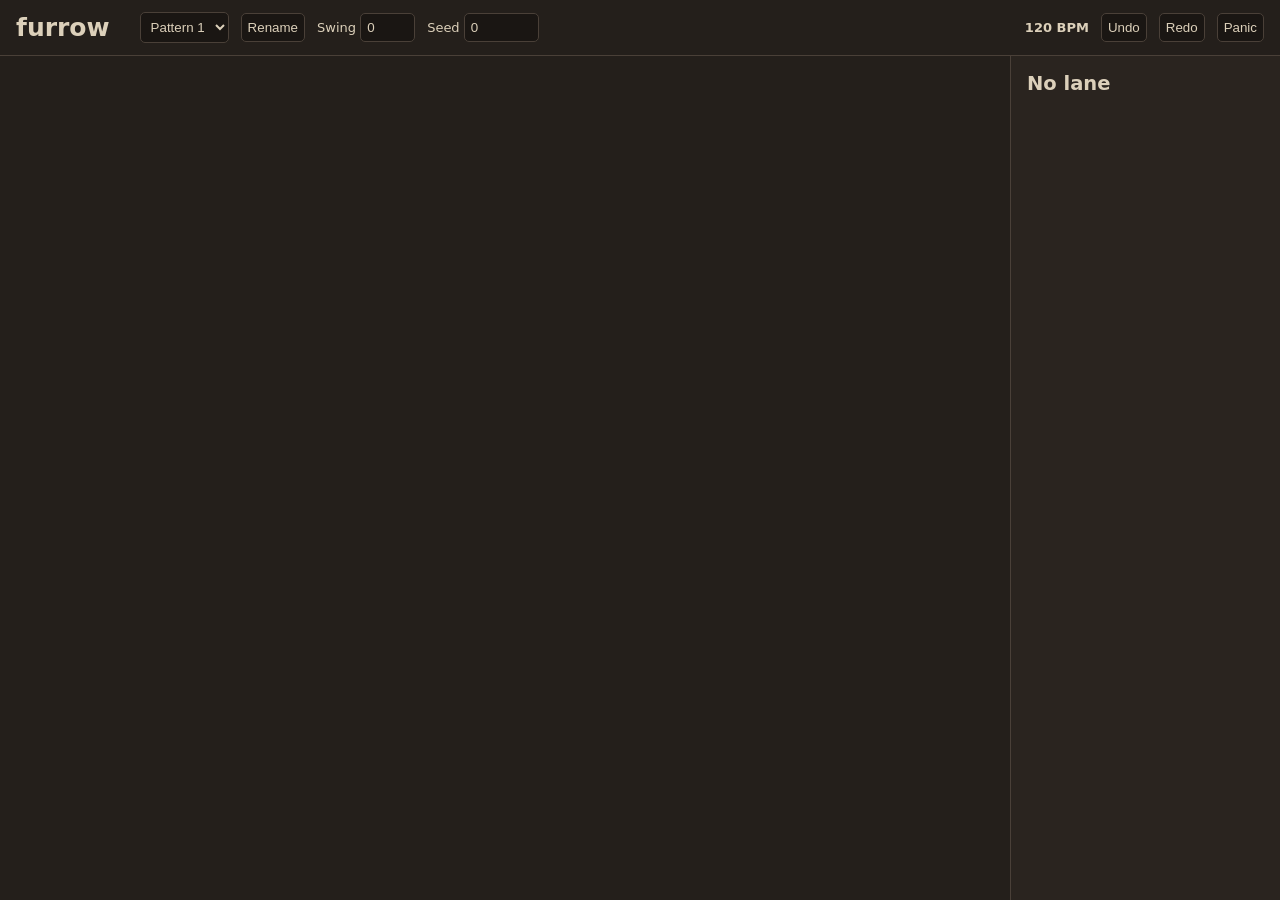
==== plugin/ui/app/index.html @ 5677d735 "feat(plugin): integrate sampler, state, editor bridge and validation Include remaining implementatio" ====
<!doctype html><html><head><meta charset="utf-8"><meta name="viewport" content="width=device-width,initial-scale=1"><title>Furrow</title><style>
:root{color-scheme:dark;--bg:#241f1b;--panel:#2a241f;--ridge:#3b342d;--line:#4a4038;--text:#dcd0ba;--dim:#a0947f}*{box-sizing:border-box}body{margin:0;background:var(--bg);color:var(--text);font:13px system-ui,sans-serif}.app{height:100vh;display:grid;grid-template-rows:auto 1fr}.top{display:flex;align-items:center;gap:12px;padding:12px 16px;border-bottom:1px solid var(--line)}h1{margin:0 18px 0 0;font-size:25px}.top select,.top input,.btn,.field input,.field select{background:#1a1613;color:var(--text);border:1px solid var(--line);border-radius:5px;padding:6px}.btn{cursor:pointer}.spacer{flex:1}.main{display:grid;grid-template-columns:1fr 270px;min-height:0}.rack{overflow:auto;padding:12px}.lane{display:grid;grid-template-columns:190px 1fr;gap:8px;margin-bottom:5px;min-width:900px}.head{display:flex;align-items:center;gap:5px}.head b{width:5px;height:27px;background:var(--c);border-radius:2px}.head button{background:var(--ridge);border:1px solid var(--line);color:var(--text);border-radius:4px;padding:5px}.name{flex:1;text-align:left}.steps{display:grid;grid-template-columns:repeat(64, minmax(16px,1fr));gap:2px;background:#1a1613;padding:4px;border-radius:6px}.step{height:31px;border:0;border-radius:3px;background:var(--ridge);position:relative;padding:0}.step.on{background:var(--c)}.step.now{outline:2px solid #f4e9d2}.step span{position:absolute;bottom:0;left:0;right:0;background:#f4e9d2;opacity:.4}.side{background:var(--panel);border-left:1px solid var(--line);padding:16px;overflow:auto}.side h2{margin-top:0}.field{display:flex;flex-direction:column;gap:5px;margin:12px 0}.grid{display:grid;grid-template-columns:1fr 1fr;gap:8px}.muted{color:var(--dim)}#error{color:#e8a091}.toolbar{display:flex;flex-wrap:wrap;gap:5px;margin:10px 0}.toolbar .btn{font-size:12px}</style></head><body><div class="app"><header class="top"><h1>furrow</h1><select id="pattern"></select><button class="btn" id="renamePattern">Rename</button><label>Swing <input id="swing" type="number" min="0" max="100" value="0" style="width:55px"></label><label>Seed <input id="seed" type="number" style="width:75px"></label><span class="spacer"></span><b id="bpm">120 BPM</b><button class="btn" id="undo">Undo</button><button class="btn" id="redo">Redo</button><button class="btn" id="panic">Panic</button></header><main class="main"><section class="rack" id="rack"></section><aside class="side" id="inspector"><h2>No lane</h2></aside></main></div><script>
'use strict';let state={lanes:[],patterns:['Pattern 1'],pattern:0};let selected=0;const S=Array.from({length:17},(_,i)=>i);function emit(x){if(window.__JUCE__?.backend?.emitEvent)window.__JUCE__.backend.emitEvent('edit',x)}function cmd(action,x={}){emit({action,...x})}function esc(x){return String(x??'').replace(/[&<>\"']/g,m=>({'&':'&amp;','<':'&lt;','>':'&gt;','\"':'&quot;',"'":'&#39;'}[m]))}function render(){pattern.innerHTML=(state.patterns||[]).map((x,i)=>`<option value="${i}" ${i===state.pattern?'selected':''}>${esc(x)}</option>`).join('');bpm.textContent=`${state.bpm||120} BPM`;swing.value=state.globalSwing||0;seed.value=state.seed||0;rack.innerHTML=(state.lanes||[]).map(l=>{let steps=l.steps||[];return `<div class="lane" style="--c:${esc(l.color||'#e2b24a')}"><div class="head"><b></b><button class="name" data-lane="${l.slot}">${esc(l.name)}</button><button data-action="mute" data-lane="${l.slot}">M</button><button data-action="solo" data-lane="${l.slot}">S</button></div><div class="steps">${Array.from({length:512},(_,i)=>{let q=steps[i]||[];return `<button class="step ${q[0]?'on':''} ${i%4===0?'group':''}" data-lane="${l.slot}" data-step="${i}"><span style="height:${Math.max(5,(q[1]||0)/127*100)}%"></span></button>`}).join('')}</div></div>`}).join('');renderInspector()}function renderInspector(){let l=state.lanes?.find(x=>x.slot===selected);inspector.innerHTML=l?`<h2 style="color:${l.color}">${esc(l.name)}</h2><div class="toolbar"><button class="btn" data-action="fill">Fill</button><button class="btn" data-action="rotate">Rotate</button><button class="btn" data-action="invert">Invert</button><button class="btn" data-action="clearLane">Clear</button><button class="btn" data-action="clonePattern">Clone</button></div><div class="grid">${[['length','Length'],['note','Note'],['volume','Volume'],['pan','Pan'],['swing','Swing'],['channel','Channel'],['output','Output'],['start','Start'],['end','End'],['tune','Tune'],['attack','Attack'],['decay','Decay'],['release','Release'],['choke','Choke']].map(([k,n])=>`<label class="field">${n}<input data-field="${k}" type="number" value="${l[k]??0}"></label>`).join('')}</div><label class="field">Target<select data-field="target"><option ${l.target==='sample'?'selected':''}>sample</option><option ${l.target==='midi'?'selected':''}>midi</option></select></label><button class="btn" id="sample">Choose sample</button><p class="muted">${esc(l.samplePath||'No sample loaded')}</p>`:'<h2>No lane</h2>'}function updateField(e){let k=e.target.dataset.field;if(k){let v=e.target.value;cmd(k==='length'?'setLength':'setLane',{lane:selected,field:k,value:k==='target'?v:Number(v)});return}let b=e.target.closest('[data-action]');if(b){let a=b.dataset.action;cmd(a==='fill'?'fill':a==='rotate'?'rotate':a,{lane:selected,value:a==='fill'?2:1})}}rack.addEventListener('click',e=>{let c=e.target.closest('.step');if(c){selected=Number(c.dataset.lane);cmd('setStep',{lane:selected,step:Number(c.dataset.step),field:0,value:1});render()}let n=e.target.closest('.name');if(n){selected=Number(n.dataset.lane);render()}});inspector.addEventListener('change',updateField);inspector.addEventListener('click',updateField);pattern.onchange=()=>cmd('pattern',{value:Number(pattern.value)});swing.onchange=()=>cmd('setSetup',{field:'globalSwing',value:Number(swing.value)});seed.onchange=()=>cmd('setSetup',{field:'seed',value:Number(seed.value)});undo.onclick=()=>cmd('undo');redo.onclick=()=>cmd('redo');panic.onclick=()=>cmd('panic');renamePattern.onclick=()=>cmd('renamePattern',{name:prompt('Pattern name')||''});window.__JUCE__?.backend?.addEventListener('state',s=>{state=typeof s==='string'?JSON.parse(s):s;render()});render();</script></body></html>
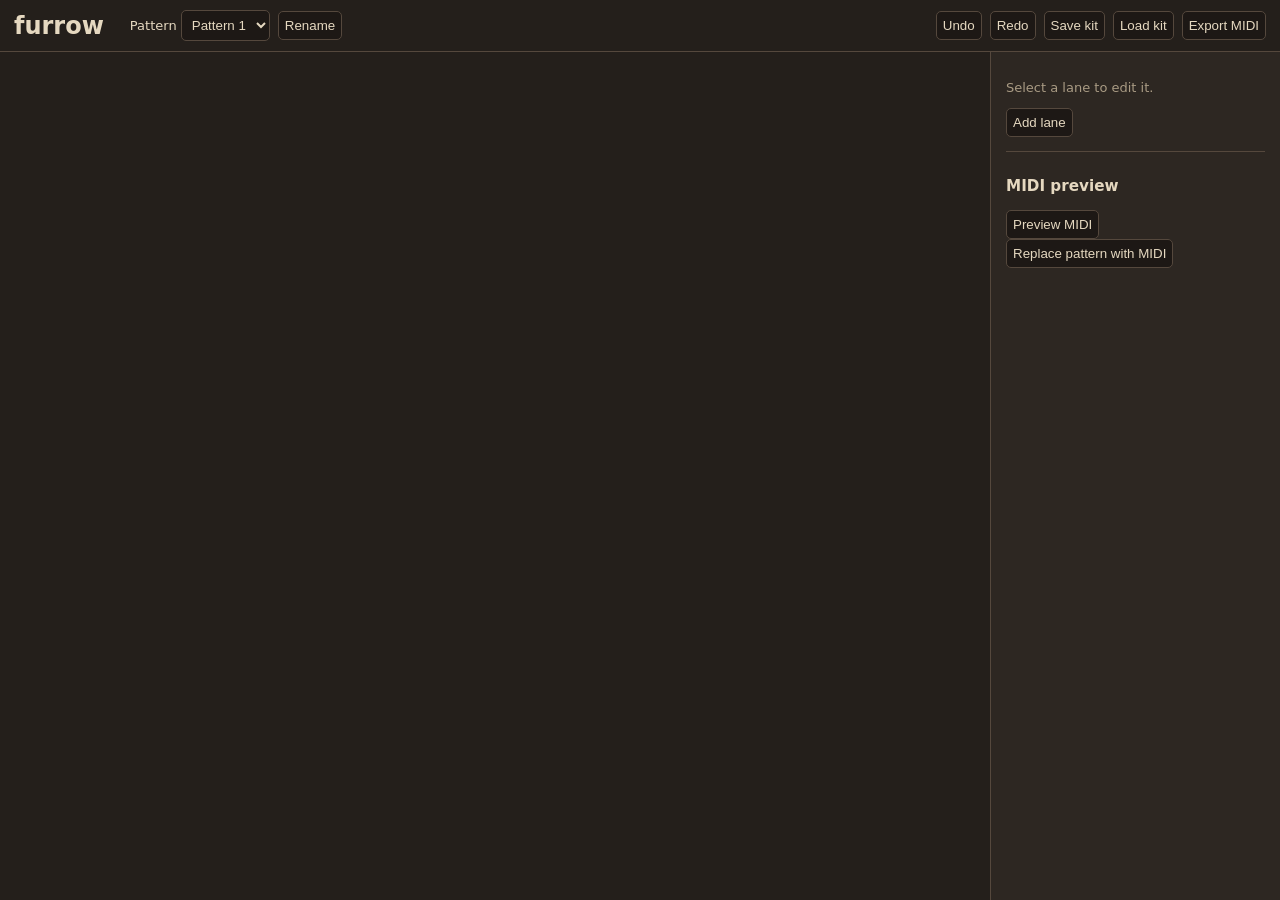
==== commit 2f396271: "feat(plugin): complete editor bridge workflows" ====
--- a/plugin/ui/app/index.html
+++ b/plugin/ui/app/index.html
@@ -1,3 +1,57 @@
-<!doctype html><html><head><meta charset="utf-8"><meta name="viewport" content="width=device-width,initial-scale=1"><title>Furrow</title><style>
-:root{color-scheme:dark;--bg:#241f1b;--panel:#2a241f;--ridge:#3b342d;--line:#4a4038;--text:#dcd0ba;--dim:#a0947f}*{box-sizing:border-box}body{margin:0;background:var(--bg);color:var(--text);font:13px system-ui,sans-serif}.app{height:100vh;display:grid;grid-template-rows:auto 1fr}.top{display:flex;align-items:center;gap:12px;padding:12px 16px;border-bottom:1px solid var(--line)}h1{margin:0 18px 0 0;font-size:25px}.top select,.top input,.btn,.field input,.field select{background:#1a1613;color:var(--text);border:1px solid var(--line);border-radius:5px;padding:6px}.btn{cursor:pointer}.spacer{flex:1}.main{display:grid;grid-template-columns:1fr 270px;min-height:0}.rack{overflow:auto;padding:12px}.lane{display:grid;grid-template-columns:190px 1fr;gap:8px;margin-bottom:5px;min-width:900px}.head{display:flex;align-items:center;gap:5px}.head b{width:5px;height:27px;background:var(--c);border-radius:2px}.head button{background:var(--ridge);border:1px solid var(--line);color:var(--text);border-radius:4px;padding:5px}.name{flex:1;text-align:left}.steps{display:grid;grid-template-columns:repeat(64, minmax(16px,1fr));gap:2px;background:#1a1613;padding:4px;border-radius:6px}.step{height:31px;border:0;border-radius:3px;background:var(--ridge);position:relative;padding:0}.step.on{background:var(--c)}.step.now{outline:2px solid #f4e9d2}.step span{position:absolute;bottom:0;left:0;right:0;background:#f4e9d2;opacity:.4}.side{background:var(--panel);border-left:1px solid var(--line);padding:16px;overflow:auto}.side h2{margin-top:0}.field{display:flex;flex-direction:column;gap:5px;margin:12px 0}.grid{display:grid;grid-template-columns:1fr 1fr;gap:8px}.muted{color:var(--dim)}#error{color:#e8a091}.toolbar{display:flex;flex-wrap:wrap;gap:5px;margin:10px 0}.toolbar .btn{font-size:12px}</style></head><body><div class="app"><header class="top"><h1>furrow</h1><select id="pattern"></select><button class="btn" id="renamePattern">Rename</button><label>Swing <input id="swing" type="number" min="0" max="100" value="0" style="width:55px"></label><label>Seed <input id="seed" type="number" style="width:75px"></label><span class="spacer"></span><b id="bpm">120 BPM</b><button class="btn" id="undo">Undo</button><button class="btn" id="redo">Redo</button><button class="btn" id="panic">Panic</button></header><main class="main"><section class="rack" id="rack"></section><aside class="side" id="inspector"><h2>No lane</h2></aside></main></div><script>
-'use strict';let state={lanes:[],patterns:['Pattern 1'],pattern:0};let selected=0;const S=Array.from({length:17},(_,i)=>i);function emit(x){if(window.__JUCE__?.backend?.emitEvent)window.__JUCE__.backend.emitEvent('edit',x)}function cmd(action,x={}){emit({action,...x})}function esc(x){return String(x??'').replace(/[&<>\"']/g,m=>({'&':'&amp;','<':'&lt;','>':'&gt;','\"':'&quot;',"'":'&#39;'}[m]))}function render(){pattern.innerHTML=(state.patterns||[]).map((x,i)=>`<option value="${i}" ${i===state.pattern?'selected':''}>${esc(x)}</option>`).join('');bpm.textContent=`${state.bpm||120} BPM`;swing.value=state.globalSwing||0;seed.value=state.seed||0;rack.innerHTML=(state.lanes||[]).map(l=>{let steps=l.steps||[];return `<div class="lane" style="--c:${esc(l.color||'#e2b24a')}"><div class="head"><b></b><button class="name" data-lane="${l.slot}">${esc(l.name)}</button><button data-action="mute" data-lane="${l.slot}">M</button><button data-action="solo" data-lane="${l.slot}">S</button></div><div class="steps">${Array.from({length:512},(_,i)=>{let q=steps[i]||[];return `<button class="step ${q[0]?'on':''} ${i%4===0?'group':''}" data-lane="${l.slot}" data-step="${i}"><span style="height:${Math.max(5,(q[1]||0)/127*100)}%"></span></button>`}).join('')}</div></div>`}).join('');renderInspector()}function renderInspector(){let l=state.lanes?.find(x=>x.slot===selected);inspector.innerHTML=l?`<h2 style="color:${l.color}">${esc(l.name)}</h2><div class="toolbar"><button class="btn" data-action="fill">Fill</button><button class="btn" data-action="rotate">Rotate</button><button class="btn" data-action="invert">Invert</button><button class="btn" data-action="clearLane">Clear</button><button class="btn" data-action="clonePattern">Clone</button></div><div class="grid">${[['length','Length'],['note','Note'],['volume','Volume'],['pan','Pan'],['swing','Swing'],['channel','Channel'],['output','Output'],['start','Start'],['end','End'],['tune','Tune'],['attack','Attack'],['decay','Decay'],['release','Release'],['choke','Choke']].map(([k,n])=>`<label class="field">${n}<input data-field="${k}" type="number" value="${l[k]??0}"></label>`).join('')}</div><label class="field">Target<select data-field="target"><option ${l.target==='sample'?'selected':''}>sample</option><option ${l.target==='midi'?'selected':''}>midi</option></select></label><button class="btn" id="sample">Choose sample</button><p class="muted">${esc(l.samplePath||'No sample loaded')}</p>`:'<h2>No lane</h2>'}function updateField(e){let k=e.target.dataset.field;if(k){let v=e.target.value;cmd(k==='length'?'setLength':'setLane',{lane:selected,field:k,value:k==='target'?v:Number(v)});return}let b=e.target.closest('[data-action]');if(b){let a=b.dataset.action;cmd(a==='fill'?'fill':a==='rotate'?'rotate':a,{lane:selected,value:a==='fill'?2:1})}}rack.addEventListener('click',e=>{let c=e.target.closest('.step');if(c){selected=Number(c.dataset.lane);cmd('setStep',{lane:selected,step:Number(c.dataset.step),field:0,value:1});render()}let n=e.target.closest('.name');if(n){selected=Number(n.dataset.lane);render()}});inspector.addEventListener('change',updateField);inspector.addEventListener('click',updateField);pattern.onchange=()=>cmd('pattern',{value:Number(pattern.value)});swing.onchange=()=>cmd('setSetup',{field:'globalSwing',value:Number(swing.value)});seed.onchange=()=>cmd('setSetup',{field:'seed',value:Number(seed.value)});undo.onclick=()=>cmd('undo');redo.onclick=()=>cmd('redo');panic.onclick=()=>cmd('panic');renamePattern.onclick=()=>cmd('renamePattern',{name:prompt('Pattern name')||''});window.__JUCE__?.backend?.addEventListener('state',s=>{state=typeof s==='string'?JSON.parse(s):s;render()});render();</script></body></html>
+<!doctype html>
+<html lang="en"><head><meta charset="utf-8"><meta name="viewport" content="width=device-width,initial-scale=1"><title>Furrow</title><style>
+:root{color-scheme:dark;--bg:#241f1b;--panel:#2d2722;--ridge:#40372f;--line:#55483d;--text:#e5d8c0;--dim:#a99b84;--accent:#d9a84e;--danger:#e99a8c}*{box-sizing:border-box}body{margin:0;background:var(--bg);color:var(--text);font:13px system-ui,sans-serif}.app{height:100vh;display:grid;grid-template-rows:auto 1fr}.top{display:flex;gap:8px;align-items:center;padding:10px 14px;border-bottom:1px solid var(--line);flex-wrap:wrap}h1{margin:0 18px 0 0;font-size:24px}.btn,select,input{background:#1d1815;color:var(--text);border:1px solid var(--line);border-radius:5px;padding:6px}.btn{cursor:pointer}.btn:hover,.step:hover{border-color:var(--accent)}.spacer{flex:1}.main{display:grid;grid-template-columns:minmax(0,1fr) 290px;min-height:0}.rack{overflow:auto;padding:12px}.lane{display:grid;grid-template-columns:190px minmax(600px,1fr);gap:8px;margin-bottom:7px}.head{display:flex;align-items:center;gap:5px}.head b{width:5px;height:30px;background:var(--c);border-radius:2px}.head button{background:var(--ridge);border:1px solid var(--line);color:var(--text);border-radius:4px;padding:5px}.name{flex:1;text-align:left;overflow:hidden;text-overflow:ellipsis}.steps{display:grid;grid-template-columns:repeat(var(--cols),minmax(16px,1fr));gap:2px;background:#1b1714;padding:4px;border-radius:6px}.step{height:31px;border:1px solid transparent;border-radius:3px;background:var(--ridge);position:relative;padding:0}.step.on{background:var(--c)}.step:focus-visible{outline:2px solid #f4e9d2}.step span{position:absolute;bottom:0;left:0;right:0;background:#f4e9d2;opacity:.45}.side{background:var(--panel);border-left:1px solid var(--line);padding:15px;overflow:auto}.side h2{margin:0 0 12px}.field{display:flex;flex-direction:column;gap:5px;margin:10px 0}.grid{display:grid;grid-template-columns:1fr 1fr;gap:8px}.toolbar{display:flex;flex-wrap:wrap;gap:5px;margin:9px 0}.muted{color:var(--dim)}#error{color:var(--danger);min-height:18px}.section{border-top:1px solid var(--line);margin-top:14px;padding-top:10px}.swatch{width:100%;height:30px;padding:2px}.kit{display:flex;gap:5px;flex-wrap:wrap}
+</style></head><body><div class="app"><header class="top"><h1>furrow</h1><label>Pattern <select id="pattern"></select></label><button class="btn" id="renamePattern">Rename</button><span class="spacer"></span><button class="btn" data-action="undo">Undo</button><button class="btn" data-action="redo">Redo</button><button class="btn" data-action="kitSave">Save kit</button><button class="btn" data-action="kitLoad">Load kit</button><button class="btn" data-action="midiExport">Export MIDI</button></header><main class="main"><section id="rack" class="rack" aria-label="Pattern lanes"></section><aside id="inspector" class="side" aria-label="Inspector"></aside></main></div><script>
+'use strict';
+const $=id=>document.getElementById(id);let state={lanes:[],patterns:['Pattern 1'],pattern:0};let selected=0;
+function emit(action,data={}){const msg={action,...data};if(window.__JUCE__?.backend?.emitEvent)window.__JUCE__.backend.emitEvent('edit',msg)}
+function esc(v){return String(v??'').replace(/[&<>"']/g,c=>({'&':'&amp;','<':'&lt;','>':'&gt;','"':'&quot;',"'":'&#39;'}[c]))}
+function render(){const names=state.patterns||['Pattern 1'];$('pattern').innerHTML=names.map((n,i)=>`<option value="${i}" ${i===state.pattern?'selected':''}>${esc(n)}</option>`).join('');const lanes=state.lanes||[];$('rack').innerHTML=lanes.map(l=>{const steps=l.steps||[],length=Math.max(1,Math.min(512,Number(l.length)||steps.length||16)),cols=Math.min(64,length);return `<div class="lane" style="--c:${esc(l.color||'#d9a84e')}"><div class="head"><b aria-hidden="true"></b><button class="name" data-lane="${l.slot}" aria-label="Select ${esc(l.name)}">${esc(l.name||'Lane')}</button><button class="btn" data-action="mute" data-lane="${l.slot}" aria-label="Mute ${esc(l.name)}">M</button><button class="btn" data-action="solo" data-lane="${l.slot}" aria-label="Solo ${esc(l.name)}">S</button></div><div class="steps" style="--cols:${cols}">${Array.from({length},(_,i)=>{const q=steps[i]||[];return `<button class="step ${q[0]?'on':''}" data-lane="${l.slot}" data-step="${i}" aria-label="${esc(l.name)} step ${i+1}" aria-pressed="${!!q[0]}"><span style="height:${Math.max(5,(q[1]||0)/127*100)}%"></span></button>`}).join('')}</div></div>`}).join('');renderInspector()}
+const laneFields={note:4,mute:5,solo:6,volume:7,pan:8,swing:10};
+function currentLane(){return (state.lanes||[]).find(l=>l.slot===selected)}
+function editing(){return ['INPUT','SELECT'].includes(document.activeElement?.tagName)}
+function renderInspector(){
+  if(editing()&&$('inspector').contains(document.activeElement))return;
+  const l=currentLane(),preview=state.midiPreview;
+  const midi=`<div class="section"><h3>MIDI preview</h3><button class="btn" data-action="midiPreview">Preview MIDI</button><button class="btn" data-action="midiImport" ${preview?.accepted?'':'disabled'}>Replace pattern with MIDI</button>${preview?`<p>${preview.lanes} lanes, ${preview.lengthSteps} steps</p>${(preview.diagnostics||[]).map(d=>`<p>${esc(d.message)}</p>`).join('')}`:''}</div>`;
+  const status=`${midi}<p id="error" role="alert">${esc(state.error||'')}</p>`;
+  if(!l){$('inspector').innerHTML=`<p class="muted">Select a lane to edit it.</p><button class="btn" data-action="addLane">Add lane</button>${status}`;return}
+  const fields=[['length','Length'],['note','Note'],['volume','Volume'],['pan','Pan'],['swing','Swing'],['channel','Channel'],['output','Output'],['start','Start'],['end','End'],['tune','Tune'],['attack','Attack'],['decay','Decay'],['release','Release'],['choke','Choke']];
+  $('inspector').innerHTML=`<h2 style="color:${esc(l.color)}">${esc(l.name)}</h2><div class="toolbar"><button class="btn" data-action="audition">Audition</button><button class="btn" data-action="clearLane">Clear steps</button><button class="btn" data-action="addLane">Add lane</button><button class="btn" data-action="panic">Panic</button></div><label class="field">Target<select data-field="target" data-lane="${l.slot}"><option value="midi" ${l.target==='midi'?'selected':''}>MIDI</option><option value="sample" ${l.target==='sample'?'selected':''}>Sample</option></select></label><div class="grid">${fields.map(([k,label])=>`<label class="field">${label}<input data-field="${k}" data-lane="${l.slot}" type="number" step="${['start','end','attack','decay','release'].includes(k)?'any':'1'}" value="${esc(l[k]??0)}"></label>`).join('')}</div><div class="section"><label class="field">Name<input data-field="name" data-lane="${l.slot}" value="${esc(l.name)}"></label><label class="field">Color<input class="swatch" data-field="color" data-lane="${l.slot}" type="color" value="${esc(l.color)}"></label><button class="btn" data-action="chooseSample">Choose sample</button><button class="btn" data-action="retrySample" ${l.samplePath?'':'disabled'}>Retry sample</button><p>${esc(l.samplePath)}</p><p role="status">${esc(l.sampleError)}</p></div>${status}`;
+}
+$('rack').addEventListener('click',e=>{
+  const el=e.target.closest('[data-action],[data-step],[data-lane]');if(!el)return;
+  selected=Number(el.dataset.lane);const l=currentLane();if(!l)return;
+  if(el.dataset.step!==undefined){const step=Number(el.dataset.step),q=l.steps[step]||[];emit('setStep',{lane:selected,step,field:0,value:q[0]?0:1});return}
+  if(el.dataset.action){const field=el.dataset.action;emit('setLane',{lane:selected,field:laneFields[field],value:l[field]?0:1});return}
+  emit('selectLane',{lane:selected});renderInspector();
+});
+$('inspector').addEventListener('change',e=>{
+  const field=e.target.dataset.field;if(!field)return;
+  const lane=Number(e.target.dataset.lane),value=e.target.type==='number'?Number(e.target.value):e.target.value;
+  if(field==='length')emit('setLength',{lane,value});
+  else if(field==='name')emit('renameLane',{lane,name:value});
+  else if(field==='color')emit('colorLane',{lane,color:value});
+  else if(field in laneFields)emit('setLane',{lane,field:laneFields[field],value});
+  else emit('setSampler',{lane,field,value});
+});
+$('inspector').addEventListener('click',e=>{
+  const b=e.target.closest('[data-action]');if(!b||b.disabled)return;
+  const action=b.dataset.action;
+  if(action==='addLane'){emit(action,{note:60});return}
+  if(action==='midiImport'&&!state.midiPreview?.accepted)return;
+  if(['midiPreview','midiImport','panic'].includes(action)){emit(action);return}
+  if(action==='retrySample'){const path=currentLane()?.samplePath;if(path)emit(action,{lane:selected,path});return}
+  emit(action,{lane:selected});
+});
+$('pattern').addEventListener('change',e=>emit('pattern',{value:Number(e.target.value)}));
+$('renamePattern').onclick=()=>{const name=prompt('Pattern name',state.patterns[state.pattern]||'Pattern');if(name)emit('renamePattern',{name})};
+document.querySelector('.top').addEventListener('click',e=>{const b=e.target.closest('[data-action]');if(b)emit(b.dataset.action)});
+window.__furrowState=s=>{
+  state=s||state;
+  if(!currentLane())selected=state.lanes?.[0]?.slot??0;
+  if(!editing())render();
+};
+window.__JUCE__?.backend?.addEventListener('state',window.__furrowState);
+render();
+</script></body></html>
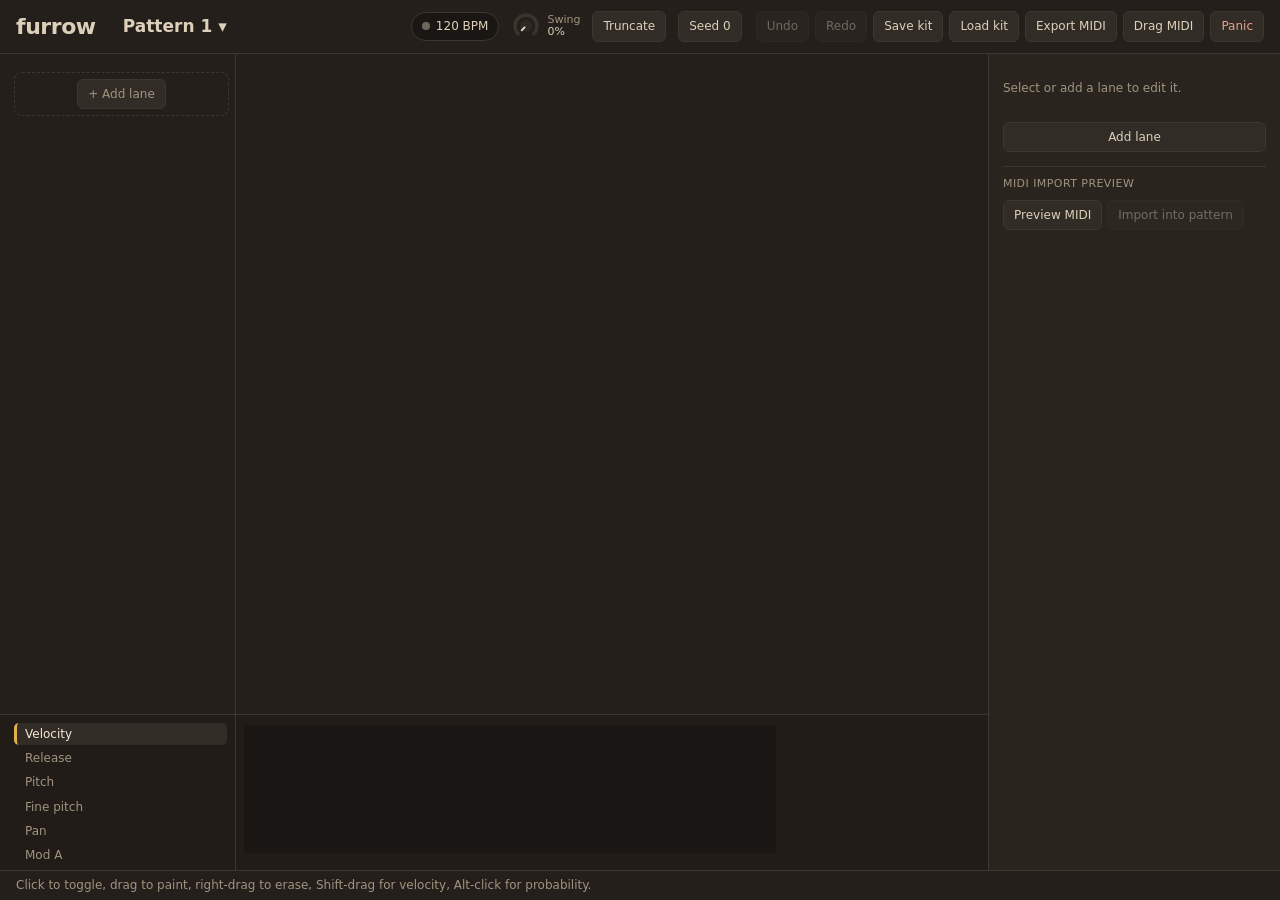
==== commit bbb6716e: "feat(plugin): complete Furrow 1.0.0 V1 UI, file workflows, host parameters, and Windows WebView2" ====
--- a/plugin/ui/app/index.html
+++ b/plugin/ui/app/index.html
@@ -1,57 +1,824 @@
 <!doctype html>
-<html lang="en"><head><meta charset="utf-8"><meta name="viewport" content="width=device-width,initial-scale=1"><title>Furrow</title><style>
-:root{color-scheme:dark;--bg:#241f1b;--panel:#2d2722;--ridge:#40372f;--line:#55483d;--text:#e5d8c0;--dim:#a99b84;--accent:#d9a84e;--danger:#e99a8c}*{box-sizing:border-box}body{margin:0;background:var(--bg);color:var(--text);font:13px system-ui,sans-serif}.app{height:100vh;display:grid;grid-template-rows:auto 1fr}.top{display:flex;gap:8px;align-items:center;padding:10px 14px;border-bottom:1px solid var(--line);flex-wrap:wrap}h1{margin:0 18px 0 0;font-size:24px}.btn,select,input{background:#1d1815;color:var(--text);border:1px solid var(--line);border-radius:5px;padding:6px}.btn{cursor:pointer}.btn:hover,.step:hover{border-color:var(--accent)}.spacer{flex:1}.main{display:grid;grid-template-columns:minmax(0,1fr) 290px;min-height:0}.rack{overflow:auto;padding:12px}.lane{display:grid;grid-template-columns:190px minmax(600px,1fr);gap:8px;margin-bottom:7px}.head{display:flex;align-items:center;gap:5px}.head b{width:5px;height:30px;background:var(--c);border-radius:2px}.head button{background:var(--ridge);border:1px solid var(--line);color:var(--text);border-radius:4px;padding:5px}.name{flex:1;text-align:left;overflow:hidden;text-overflow:ellipsis}.steps{display:grid;grid-template-columns:repeat(var(--cols),minmax(16px,1fr));gap:2px;background:#1b1714;padding:4px;border-radius:6px}.step{height:31px;border:1px solid transparent;border-radius:3px;background:var(--ridge);position:relative;padding:0}.step.on{background:var(--c)}.step:focus-visible{outline:2px solid #f4e9d2}.step span{position:absolute;bottom:0;left:0;right:0;background:#f4e9d2;opacity:.45}.side{background:var(--panel);border-left:1px solid var(--line);padding:15px;overflow:auto}.side h2{margin:0 0 12px}.field{display:flex;flex-direction:column;gap:5px;margin:10px 0}.grid{display:grid;grid-template-columns:1fr 1fr;gap:8px}.toolbar{display:flex;flex-wrap:wrap;gap:5px;margin:9px 0}.muted{color:var(--dim)}#error{color:var(--danger);min-height:18px}.section{border-top:1px solid var(--line);margin-top:14px;padding-top:10px}.swatch{width:100%;height:30px;padding:2px}.kit{display:flex;gap:5px;flex-wrap:wrap}
-</style></head><body><div class="app"><header class="top"><h1>furrow</h1><label>Pattern <select id="pattern"></select></label><button class="btn" id="renamePattern">Rename</button><span class="spacer"></span><button class="btn" data-action="undo">Undo</button><button class="btn" data-action="redo">Redo</button><button class="btn" data-action="kitSave">Save kit</button><button class="btn" data-action="kitLoad">Load kit</button><button class="btn" data-action="midiExport">Export MIDI</button></header><main class="main"><section id="rack" class="rack" aria-label="Pattern lanes"></section><aside id="inspector" class="side" aria-label="Inspector"></aside></main></div><script>
+<html lang="en">
+<head>
+<meta charset="utf-8">
+<meta name="viewport" content="width=device-width,initial-scale=1">
+<title>Furrow</title>
+<style>
+:root{
+  --peat:#241F1B;--furrow:#1A1613;--ridge:#3B342D;--ridge-alt:#322C26;
+  --panel:#2A241F;--line:#3E362F;--chaff:#DCD0BA;--chaff-dim:#A0947F;
+  --chaff-faint:#6F655A;--focus:#F4E9D2;--danger:#E8A091;--head:236px;
+  --inspector:292px;--row-h:44px;--ui:system-ui,-apple-system,"Segoe UI",sans-serif;
+  color-scheme:dark;
+}
+*{box-sizing:border-box}
+html,body{margin:0;height:100%;overflow:hidden;user-select:none}
+body{background:var(--peat);color:var(--chaff);font:13px/1.35 var(--ui)}
+button,input,select{font:inherit;color:inherit}
+button{cursor:pointer}
+:focus-visible{outline:2px solid var(--focus);outline-offset:2px}
+.app{display:grid;grid-template-rows:auto minmax(0,1fr) auto;height:100vh}
+
+/* Top bar */
+.topbar{display:flex;align-items:center;gap:14px;padding:10px 16px;border-bottom:1px solid var(--line);flex-wrap:wrap}
+.wordmark{font-weight:800;font-size:22px;letter-spacing:-0.02em;color:var(--chaff);margin-right:4px}
+.pattern-wrap{display:flex;align-items:center;gap:8px}
+.pattern-btn{background:none;border:1px solid transparent;padding:4px 8px;border-radius:6px;font-weight:650;font-size:17px;display:flex;align-items:center;gap:6px}
+.pattern-btn:hover{background:var(--ridge-alt);border-color:var(--line)}
+.pattern-rename{background:var(--furrow);border:1px solid var(--focus);border-radius:6px;padding:4px 8px;font-size:15px;width:160px}
+.queued{color:var(--focus);font-size:12px;background:var(--ridge);padding:3px 8px;border-radius:99px}
+.transport{display:flex;align-items:center;gap:12px;margin-left:auto}
+.play-pill{display:flex;align-items:center;gap:6px;padding:5px 10px;border-radius:99px;background:var(--furrow);border:1px solid var(--line);font-size:12px;font-variant-numeric:tabular-nums}
+.play-dot{width:8px;height:8px;border-radius:50%;background:var(--chaff-faint)}
+.play-pill.playing .play-dot{background:#A3BE6E;box-shadow:0 0 6px #A3BE6E}
+.btn{background:var(--ridge-alt);border:1px solid var(--line);border-radius:6px;padding:6px 10px;font-size:12px;white-space:nowrap}
+.btn:hover:not(:disabled){background:var(--ridge);border-color:var(--chaff-dim)}
+.btn:disabled{opacity:.42;cursor:default}
+.btn.active{background:var(--chaff);color:var(--peat);border-color:var(--chaff)}
+.btn.danger{color:var(--danger)}
+.actions{display:flex;align-items:center;gap:6px;flex-wrap:wrap}
+
+/* Main 3-pane layout */
+.main{display:grid;grid-template-columns:minmax(0,1fr) var(--inspector);grid-template-rows:minmax(0,1fr) 156px;min-height:0}
+.rack-area{grid-column:1;grid-row:1;display:grid;grid-template-columns:var(--head) minmax(0,1fr);min-height:0;overflow:hidden}
+.lane-headers{overflow-y:auto;overflow-x:hidden;padding:10px 6px 10px 14px;border-right:1px solid var(--line)}
+.lane-headers::-webkit-scrollbar{width:0}
+.lane-row{height:var(--row-h);display:flex;align-items:center;gap:6px;padding:0 4px;border-radius:6px}
+.lane-row.selected{background:var(--ridge-alt)}
+.lane-row.muted .lane-name,.lane-row.silenced .lane-name{color:var(--chaff-faint)}
+.chip{width:5px;height:28px;border-radius:3px;background:var(--lane);flex:none}
+.lane-name{flex:1;min-width:0;text-align:left;background:none;border:0;padding:5px 6px;border-radius:5px;white-space:nowrap;overflow:hidden;text-overflow:ellipsis;font-weight:500}
+.lane-name:hover{background:var(--ridge)}
+.lane-row.selected .lane-name{color:var(--focus)}
+.badge{font-size:11px;color:var(--chaff-dim);font-variant-numeric:tabular-nums;white-space:nowrap}
+.badge.warn{color:var(--danger)}
+.ms{width:24px;height:24px;flex:none;border-radius:5px;border:1px solid var(--line);background:var(--ridge-alt);font-size:11px;font-weight:700;color:var(--chaff-dim);padding:0}
+.ms.m[aria-pressed="true"]{background:var(--chaff-dim);color:var(--peat);border-color:var(--chaff-dim)}
+.ms.s[aria-pressed="true"]{background:var(--focus);color:var(--peat);border-color:var(--focus)}
+.drop-zone{margin-top:8px;min-height:42px;border:1.5px dashed var(--line);border-radius:8px;display:flex;align-items:center;justify-content:center;gap:6px;color:var(--chaff-dim);font-size:12px;padding:6px}
+.grid-scroll{overflow:auto;padding:10px 12px 10px 8px;background:var(--peat);position:relative}
+#gridCanvas{display:block;cursor:pointer;touch-action:none}
+
+/* Step lane editor */
+.editor{grid-column:1;grid-row:2;display:grid;grid-template-columns:var(--head) minmax(0,1fr);border-top:1px solid var(--line);background:#211C18;min-height:0}
+.tabs{overflow-y:auto;padding:8px 8px 8px 14px;display:flex;flex-direction:column;gap:2px;border-right:1px solid var(--line)}
+.tab{text-align:left;background:none;border:0;padding:3px 8px;border-radius:5px;color:var(--chaff-dim);font-size:12px;border-left:3px solid transparent}
+.tab:hover{color:var(--chaff)}
+.tab[aria-selected="true"]{color:var(--focus);background:var(--ridge-alt);border-left-color:var(--lane,#E2B24A)}
+.bars-scroll{overflow-x:auto;overflow-y:hidden;padding:10px 12px 10px 8px}
+#barsCanvas{display:block;cursor:ns-resize;touch-action:none}
+
+/* Inspector */
+.inspector{grid-column:2;grid-row:1/3;background:var(--panel);border-left:1px solid var(--line);padding:14px;overflow-y:auto;display:flex;flex-direction:column;gap:14px}
+.lane-title{display:flex;align-items:center;gap:8px}
+.lane-title input{flex:1;min-width:0;background:none;border:1px solid transparent;border-radius:6px;padding:3px 6px;margin-left:-6px;font-weight:700;font-size:18px}
+.lane-title input:hover,.lane-title input:focus{border-color:var(--line);background:var(--furrow)}
+.field{display:flex;flex-direction:column;gap:5px}
+.label{font-size:11px;color:var(--chaff-dim);text-transform:uppercase;letter-spacing:0.04em}
+.segmented{display:flex;background:var(--furrow);border-radius:7px;padding:2px;gap:2px}
+.segmented button{flex:1;border:0;background:none;border-radius:5px;padding:5px 4px;font-size:12px;color:var(--chaff-dim)}
+.segmented button[aria-checked="true"]{background:var(--ridge);color:var(--focus)}
+.wave{width:100%;height:58px;display:block;background:var(--furrow);border-radius:7px}
+.caption{font-size:12px;color:var(--chaff-dim);word-break:break-all}
+.knobs{display:grid;grid-template-columns:repeat(3,1fr);gap:10px 4px}
+.knob{display:flex;flex-direction:column;align-items:center;gap:2px}
+.knob .dial{width:42px;height:42px;border-radius:50%;touch-action:none;cursor:ns-resize}
+.knob svg{width:42px;height:42px;display:block}
+.knob .k-label{font-size:11px;color:var(--chaff-dim)}
+.knob output{font-size:11px;color:var(--chaff);font-variant-numeric:tabular-nums}
+.knob.small{flex-direction:row;gap:6px}
+.knob.small .dial,.knob.small svg{width:30px;height:30px}
+.knob.small .k-text{display:flex;flex-direction:column;line-height:1.15}
+.row2{display:grid;grid-template-columns:1fr 1fr;gap:8px}
+.num-input,select{width:100%;background:var(--furrow);border:1px solid var(--line);border-radius:6px;padding:5px 7px}
+.stepper{display:flex;align-items:center;gap:5px}
+.stepper button{width:26px;height:26px;border-radius:5px;border:1px solid var(--line);background:var(--ridge-alt);padding:0}
+.stepper output{min-width:52px;text-align:center;font-variant-numeric:tabular-nums;font-size:12px}
+.swatches{display:flex;gap:7px;align-items:center}
+.swatch{width:22px;height:22px;border-radius:50%;border:2px solid transparent;background:var(--c);padding:0}
+.swatch[aria-checked="true"]{border-color:var(--focus);box-shadow:0 0 0 2px var(--panel) inset}
+.color-pick{width:24px;height:24px;padding:0;border:1px solid var(--line);border-radius:5px;background:none}
+.tools-grid{display:flex;flex-wrap:wrap;gap:5px}
+.section{border-top:1px solid var(--line);padding-top:10px;display:flex;flex-direction:column;gap:8px}
+
+/* Footer */
+.hint{display:flex;justify-content:space-between;align-items:center;gap:14px;padding:6px 16px;border-top:1px solid var(--line);font-size:12px;color:var(--chaff-dim);min-height:30px}
+#error{color:var(--danger);font-weight:500}
+
+/* Context menu */
+.menu{position:fixed;z-index:30;min-width:190px;background:#332C26;border:1px solid #4A4038;border-radius:8px;padding:4px;box-shadow:0 12px 28px rgba(0,0,0,.5)}
+.menu button{display:flex;justify-content:space-between;gap:14px;width:100%;text-align:left;background:none;border:0;padding:6px 10px;border-radius:5px;font-size:12px}
+.menu button:hover,.menu button:focus{background:#463C34;outline:none}
+.menu button[aria-checked="true"]::after{content:"✓";color:var(--focus)}
+.menu hr{border:0;border-top:1px solid #4A4038;margin:4px 6px}
+.menu .danger{color:var(--danger)}
+</style>
+</head>
+<body>
+<div class="app" id="app">
+  <header class="topbar">
+    <div class="wordmark">furrow</div>
+    <div class="pattern-wrap" id="patternWrap">
+      <button class="pattern-btn" id="patternBtn" aria-haspopup="menu" data-hint="Switch, rename, clone or clear patterns. While playing, switches queue for the next bar."><span id="patternName">Pattern 1</span><span aria-hidden="true">▾</span></button>
+      <span class="queued" id="queuedBadge" hidden></span>
+    </div>
+    <div class="transport">
+      <div class="play-pill" id="playPill" data-hint="Host transport state and tempo."><span class="play-dot"></span><span id="bpmText">120 BPM</span></div>
+      <div id="globalSwingSlot"></div>
+      <button class="btn" id="truncateBtn" aria-pressed="false" data-hint="Truncate swung notes before the next step boundary.">Truncate</button>
+      <button class="btn" id="seedBtn" data-hint="Reroll probability seed.">Seed <span id="seedVal">0</span></button>
+    </div>
+    <div class="actions">
+      <button class="btn" id="undoBtn" data-action="undo" disabled>Undo</button>
+      <button class="btn" id="redoBtn" data-action="redo" disabled>Redo</button>
+      <button class="btn" data-action="kitSave">Save kit</button>
+      <button class="btn" data-action="kitLoad">Load kit</button>
+      <button class="btn" data-action="midiExport">Export MIDI</button>
+      <button class="btn" id="dragMidiBtn" data-hint="Drag this pattern onto your host timeline as a MIDI file.">Drag MIDI</button>
+      <button class="btn danger" data-action="panic">Panic</button>
+    </div>
+  </header>
+
+  <main class="main">
+    <section class="rack-area" aria-label="Pattern rack">
+      <div class="lane-headers" id="laneHeaders"></div>
+      <div class="grid-scroll" id="gridScroll">
+        <canvas id="gridCanvas" tabindex="0" aria-label="Step grid"></canvas>
+      </div>
+    </section>
+
+    <section class="editor" aria-label="Step lane editor">
+      <div class="tabs" id="stepTabs" role="tablist" aria-orientation="vertical"></div>
+      <div class="bars-scroll" id="barsScroll">
+        <canvas id="barsCanvas" aria-label="Step parameter bars"></canvas>
+      </div>
+    </section>
+
+    <aside class="inspector" id="inspector" aria-label="Lane inspector"></aside>
+  </main>
+
+  <footer class="hint">
+    <span id="hintText">Click to toggle, drag to paint, right-drag to erase, Shift-drag for velocity, Alt-click for probability.</span>
+    <span id="error" role="alert"></span>
+  </footer>
+</div>
+
+<script>
 'use strict';
-const $=id=>document.getElementById(id);let state={lanes:[],patterns:['Pattern 1'],pattern:0};let selected=0;
-function emit(action,data={}){const msg={action,...data};if(window.__JUCE__?.backend?.emitEvent)window.__JUCE__.backend.emitEvent('edit',msg)}
-function esc(v){return String(v??'').replace(/[&<>"']/g,c=>({'&':'&amp;','<':'&lt;','>':'&gt;','"':'&quot;',"'":'&#39;'}[c]))}
-function render(){const names=state.patterns||['Pattern 1'];$('pattern').innerHTML=names.map((n,i)=>`<option value="${i}" ${i===state.pattern?'selected':''}>${esc(n)}</option>`).join('');const lanes=state.lanes||[];$('rack').innerHTML=lanes.map(l=>{const steps=l.steps||[],length=Math.max(1,Math.min(512,Number(l.length)||steps.length||16)),cols=Math.min(64,length);return `<div class="lane" style="--c:${esc(l.color||'#d9a84e')}"><div class="head"><b aria-hidden="true"></b><button class="name" data-lane="${l.slot}" aria-label="Select ${esc(l.name)}">${esc(l.name||'Lane')}</button><button class="btn" data-action="mute" data-lane="${l.slot}" aria-label="Mute ${esc(l.name)}">M</button><button class="btn" data-action="solo" data-lane="${l.slot}" aria-label="Solo ${esc(l.name)}">S</button></div><div class="steps" style="--cols:${cols}">${Array.from({length},(_,i)=>{const q=steps[i]||[];return `<button class="step ${q[0]?'on':''}" data-lane="${l.slot}" data-step="${i}" aria-label="${esc(l.name)} step ${i+1}" aria-pressed="${!!q[0]}"><span style="height:${Math.max(5,(q[1]||0)/127*100)}%"></span></button>`}).join('')}</div></div>`}).join('');renderInspector()}
-const laneFields={note:4,mute:5,solo:6,volume:7,pan:8,swing:10};
-function currentLane(){return (state.lanes||[]).find(l=>l.slot===selected)}
-function editing(){return ['INPUT','SELECT'].includes(document.activeElement?.tagName)}
-function renderInspector(){
-  if(editing()&&$('inspector').contains(document.activeElement))return;
-  const l=currentLane(),preview=state.midiPreview;
-  const midi=`<div class="section"><h3>MIDI preview</h3><button class="btn" data-action="midiPreview">Preview MIDI</button><button class="btn" data-action="midiImport" ${preview?.accepted?'':'disabled'}>Replace pattern with MIDI</button>${preview?`<p>${preview.lanes} lanes, ${preview.lengthSteps} steps</p>${(preview.diagnostics||[]).map(d=>`<p>${esc(d.message)}</p>`).join('')}`:''}</div>`;
-  const status=`${midi}<p id="error" role="alert">${esc(state.error||'')}</p>`;
-  if(!l){$('inspector').innerHTML=`<p class="muted">Select a lane to edit it.</p><button class="btn" data-action="addLane">Add lane</button>${status}`;return}
-  const fields=[['length','Length'],['note','Note'],['volume','Volume'],['pan','Pan'],['swing','Swing'],['channel','Channel'],['output','Output'],['start','Start'],['end','End'],['tune','Tune'],['attack','Attack'],['decay','Decay'],['release','Release'],['choke','Choke']];
-  $('inspector').innerHTML=`<h2 style="color:${esc(l.color)}">${esc(l.name)}</h2><div class="toolbar"><button class="btn" data-action="audition">Audition</button><button class="btn" data-action="clearLane">Clear steps</button><button class="btn" data-action="addLane">Add lane</button><button class="btn" data-action="panic">Panic</button></div><label class="field">Target<select data-field="target" data-lane="${l.slot}"><option value="midi" ${l.target==='midi'?'selected':''}>MIDI</option><option value="sample" ${l.target==='sample'?'selected':''}>Sample</option></select></label><div class="grid">${fields.map(([k,label])=>`<label class="field">${label}<input data-field="${k}" data-lane="${l.slot}" type="number" step="${['start','end','attack','decay','release'].includes(k)?'any':'1'}" value="${esc(l[k]??0)}"></label>`).join('')}</div><div class="section"><label class="field">Name<input data-field="name" data-lane="${l.slot}" value="${esc(l.name)}"></label><label class="field">Color<input class="swatch" data-field="color" data-lane="${l.slot}" type="color" value="${esc(l.color)}"></label><button class="btn" data-action="chooseSample">Choose sample</button><button class="btn" data-action="retrySample" ${l.samplePath?'':'disabled'}>Retry sample</button><p>${esc(l.samplePath)}</p><p role="status">${esc(l.sampleError)}</p></div>${status}`;
-}
-$('rack').addEventListener('click',e=>{
-  const el=e.target.closest('[data-action],[data-step],[data-lane]');if(!el)return;
-  selected=Number(el.dataset.lane);const l=currentLane();if(!l)return;
-  if(el.dataset.step!==undefined){const step=Number(el.dataset.step),q=l.steps[step]||[];emit('setStep',{lane:selected,step,field:0,value:q[0]?0:1});return}
-  if(el.dataset.action){const field=el.dataset.action;emit('setLane',{lane:selected,field:laneFields[field],value:l[field]?0:1});return}
-  emit('selectLane',{lane:selected});renderInspector();
-});
-$('inspector').addEventListener('change',e=>{
-  const field=e.target.dataset.field;if(!field)return;
-  const lane=Number(e.target.dataset.lane),value=e.target.type==='number'?Number(e.target.value):e.target.value;
-  if(field==='length')emit('setLength',{lane,value});
-  else if(field==='name')emit('renameLane',{lane,name:value});
-  else if(field==='color')emit('colorLane',{lane,color:value});
-  else if(field in laneFields)emit('setLane',{lane,field:laneFields[field],value});
-  else emit('setSampler',{lane,field,value});
-});
-$('inspector').addEventListener('click',e=>{
-  const b=e.target.closest('[data-action]');if(!b||b.disabled)return;
-  const action=b.dataset.action;
-  if(action==='addLane'){emit(action,{note:60});return}
-  if(action==='midiImport'&&!state.midiPreview?.accepted)return;
-  if(['midiPreview','midiImport','panic'].includes(action)){emit(action);return}
-  if(action==='retrySample'){const path=currentLane()?.samplePath;if(path)emit(action,{lane:selected,path});return}
-  emit(action,{lane:selected});
-});
-$('pattern').addEventListener('change',e=>emit('pattern',{value:Number(e.target.value)}));
-$('renamePattern').onclick=()=>{const name=prompt('Pattern name',state.patterns[state.pattern]||'Pattern');if(name)emit('renamePattern',{name})};
-document.querySelector('.top').addEventListener('click',e=>{const b=e.target.closest('[data-action]');if(b)emit(b.dataset.action)});
-window.__furrowState=s=>{
-  state=s||state;
-  if(!currentLane())selected=state.lanes?.[0]?.slot??0;
-  if(!editing())render();
+const $ = id => document.getElementById(id);
+const PALETTE = ['#E2B24A','#8DB3D6','#C987AE','#A3BE6E','#D2814F','#A89BE0'];
+const NOTE_NAMES = ['C','C#','D','D#','E','F','F#','G','G#','A','A#','B'];
+const PROB_CYCLE = [100, 75, 50, 25];
+const LANE_FIELDS = { note: 4, mute: 5, solo: 6, volume: 7, pan: 8, bendRange: 9, swing: 10, modACc: 13, modBCc: 14 };
+const RACK_FIELDS = { seed: 1, currentPattern: 2, globalSwing: 4, truncate: 5 };
+const STEP_FIELDS = [
+  { key: 'vel', idx: 1, label: 'Velocity', min: 1, max: 127, def: 100, fmt: v => String(v) },
+  { key: 'rel', idx: 2, label: 'Release', min: 0, max: 127, def: 64, fmt: v => String(v) },
+  { key: 'pitch', idx: 3, label: 'Pitch', min: -24, max: 24, def: 0, bipolar: true, fmt: v => (v > 0 ? '+' : '') + v + ' st' },
+  { key: 'fine', idx: 4, label: 'Fine pitch', min: -100, max: 100, def: 0, bipolar: true, fmt: v => (v > 0 ? '+' : '') + v + ' c' },
+  { key: 'pan', idx: 5, label: 'Pan', min: -64, max: 63, def: 0, bipolar: true, fmt: v => v === 0 ? 'C' : (v < 0 ? Math.abs(v) + ' L' : v + ' R') },
+  { key: 'modA', idx: 6, label: 'Mod A', min: 0, max: 127, def: 64, fmt: v => String(v) },
+  { key: 'modB', idx: 7, label: 'Mod B', min: 0, max: 127, def: 64, fmt: v => String(v) },
+  { key: 'shift', idx: 8, label: 'Shift', min: 0, max: 9900, def: 0, fmt: v => (v / 100).toFixed(0) + '%' },
+  { key: 'gate', idx: 9, label: 'Gate', min: 500, max: 160000, def: 5000, fmt: v => (v / 10000).toFixed(2) + ' st' },
+  { key: 'ratchet', idx: 10, label: 'Ratchet', min: 1, max: 8, def: 1, fmt: v => 'x' + v },
+  { key: 'prob', idx: 12, label: 'Probability', min: 0, max: 100, def: 100, fmt: v => v + '%' },
+];
+
+const CELL_W = 28, CELL_GAP = 3, GROUP_GAP = 6, ROW_H = 44, CELL_H = 36;
+let state = { lanes: [], patterns: ['Pattern 1'], pattern: 0, pendingPattern: -1, playing: false, bpm: 120, globalSwing: 0, truncate: false, seed: 0, canUndo: false, canRedo: false, error: '' };
+let transport = { playing: false, bpm: 120, beat: 0, pattern: 0, pendingPattern: -1, playheads: {} };
+let selectedSlot = 0;
+let activeTab = 0;
+let focusCell = { slot: 0, step: 0 };
+let openMenu = null;
+let renamingPattern = false;
+let gridDrag = null;
+let barDrag = null;
+
+function emit(action, data = {}) {
+  const msg = { action, ...data };
+  if (window.__JUCE__?.backend?.emitEvent) window.__JUCE__.backend.emitEvent('edit', msg);
+}
+function esc(v) { return String(v ?? '').replace(/[&<>"']/g, c => ({ '&':'&amp;','<':'&lt;','>':'&gt;','"':'&quot;',"'":'&#39;' }[c])); }
+const clamp = (v, lo, hi) => Math.min(hi, Math.max(lo, v));
+const noteName = n => NOTE_NAMES[((n % 12) + 12) % 12] + (Math.floor(n / 12) - 1);
+const currentLane = () => (state.lanes || []).find(l => l.slot === selectedSlot);
+const editingInspector = () => ['INPUT', 'SELECT'].includes(document.activeElement?.tagName) && $('inspector')?.contains(document.activeElement);
+
+function maxCols() {
+  const longest = Math.max(16, ...(state.lanes || []).map(l => Number(l.length) || 16));
+  return Math.min(512, Math.ceil(longest / 4) * 4);
+}
+function stepX(i) { return i * (CELL_W + CELL_GAP) + Math.floor(i / 4) * GROUP_GAP + 4; }
+function totalGridWidth(cols) { return stepX(cols) + 8; }
+function xToStep(x, cols) {
+  for (let i = 0; i < cols; i++) {
+    const sx = stepX(i);
+    if (x >= sx - 2 && x <= sx + CELL_W + 2) return i;
+  }
+  return -1;
+}
+
+function setHint(text) { if ($('hintText')) $('hintText').textContent = text; }
+
+/* ---------- Rotary SVG Knob ---------- */
+function makeKnob(o) {
+  const size = o.small ? 30 : 42, c = size / 2, r = c - 4;
+  const ns = 'http://www.w3.org/2000/svg';
+  const wrap = document.createElement('div');
+  wrap.className = o.small ? 'knob small' : 'knob';
+  const dial = document.createElement('div');
+  dial.className = 'dial'; dial.tabIndex = 0; dial.setAttribute('role', 'slider');
+  dial.setAttribute('aria-label', o.label);
+  const svg = document.createElementNS(ns, 'svg');
+  svg.setAttribute('viewBox', `0 0 ${size} ${size}`);
+  const pt = (deg, rad) => { const a = deg * Math.PI / 180; return [c + rad * Math.sin(a), c - rad * Math.cos(a)]; };
+  const arc = (a0, a1) => {
+    if (a1 < a0) [a0, a1] = [a1, a0];
+    if (a1 - a0 < 0.5) return '';
+    const [x0, y0] = pt(a0, r), [x1, y1] = pt(a1, r);
+    return `M${x0} ${y0} A${r} ${r} 0 ${a1 - a0 > 180 ? 1 : 0} 1 ${x1} ${y1}`;
+  };
+  const mkPath = (stroke, w) => { const p = document.createElementNS(ns, 'path'); p.setAttribute('fill','none'); p.setAttribute('stroke', stroke); p.setAttribute('stroke-width', w); p.setAttribute('stroke-linecap','round'); svg.appendChild(p); return p; };
+  mkPath('#3B342D', 3.5).setAttribute('d', arc(-135, 135));
+  const valArc = mkPath(o.color || '#E2B24A', 3.5);
+  const cap = document.createElementNS(ns, 'circle');
+  cap.setAttribute('cx', c); cap.setAttribute('cy', c); cap.setAttribute('r', Math.max(4, r - 5)); cap.setAttribute('fill', '#2F2924');
+  svg.appendChild(cap);
+  const needle = mkPath('#DCD0BA', 2);
+  dial.appendChild(svg);
+  const out = document.createElement('output');
+  let val = o.value;
+  const draw = () => {
+    const f = clamp((val - o.min) / (o.max - o.min || 1), 0, 1);
+    const ang = -135 + 270 * f;
+    valArc.setAttribute('d', arc(o.bipolar ? 0 : -135, ang));
+    const [x0, y0] = pt(ang, Math.max(2, r - 11)), [x1, y1] = pt(ang, r - 5);
+    needle.setAttribute('d', `M${x0} ${y0} L${x1} ${y1}`);
+    out.textContent = o.fmt(val);
+    dial.setAttribute('aria-valuenow', String(val));
+  };
+  const commit = v => {
+    const snapped = o.step ? Math.round(v / o.step) * o.step : v;
+    const next = +clamp(snapped, o.min, o.max).toFixed(4);
+    if (next === val) return;
+    val = next; draw(); o.onChange(val);
+  };
+  dial.addEventListener('pointerdown', e => {
+    e.preventDefault(); dial.focus(); dial.setPointerCapture?.(e.pointerId);
+    let lastY = e.clientY, exact = val;
+    const mv = ev => {
+      exact = clamp(exact + (lastY - ev.clientY) / (ev.shiftKey ? 520 : 140) * (o.max - o.min), o.min, o.max);
+      lastY = ev.clientY;
+      val = o.step ? +clamp(Math.round(exact / o.step) * o.step, o.min, o.max).toFixed(4) : exact;
+      draw();
+    };
+    const up = () => { dial.removeEventListener('pointermove', mv); dial.removeEventListener('pointerup', up); o.onChange(val); };
+    dial.addEventListener('pointermove', mv); dial.addEventListener('pointerup', up);
+  });
+  dial.addEventListener('dblclick', () => commit(o.def));
+  dial.addEventListener('keydown', e => {
+    const d = { ArrowUp: o.step || 1, ArrowRight: o.step || 1, ArrowDown: -(o.step || 1), ArrowLeft: -(o.step || 1) }[e.key];
+    if (d === undefined) return;
+    e.preventDefault(); commit(val + d);
+  });
+  draw();
+  const lbl = document.createElement('span'); lbl.className = 'k-label'; lbl.textContent = o.label;
+  if (o.small) {
+    const t = document.createElement('div'); t.className = 'k-text'; t.append(lbl, out); wrap.append(dial, t);
+  } else wrap.append(dial, lbl, out);
+  return wrap;
+}
+
+/* ---------- Menus ---------- */
+function closeMenu() { if (openMenu) { openMenu.remove(); openMenu = null; } }
+function showMenu(x, y, items) {
+  closeMenu();
+  const el = document.createElement('div');
+  el.className = 'menu'; el.setAttribute('role', 'menu');
+  for (const item of items) {
+    if (item === '-') { el.appendChild(document.createElement('hr')); continue; }
+    const b = document.createElement('button');
+    b.type = 'button'; b.textContent = item.label;
+    if (item.checked !== undefined) b.setAttribute('aria-checked', String(!!item.checked));
+    if (item.danger) b.className = 'danger';
+    b.addEventListener('click', () => { closeMenu(); item.action(); });
+    el.appendChild(b);
+  }
+  document.body.appendChild(el);
+  const r = el.getBoundingClientRect?.() || { width: 190, height: 220 };
+  el.style.left = Math.min(x, (window.innerWidth || 1000) - r.width - 8) + 'px';
+  el.style.top = Math.min(y, (window.innerHeight || 700) - r.height - 8) + 'px';
+  openMenu = el;
+}
+
+/* ---------- Top Bar ---------- */
+function renderTop() {
+  const names = state.patterns || ['Pattern 1'];
+  if (!renamingPattern && $('patternName')) $('patternName').textContent = names[state.pattern] || `Pattern ${state.pattern + 1}`;
+  const pending = transport.playing ? transport.pendingPattern : state.pendingPattern;
+  if ($('queuedBadge')) {
+    const show = pending >= 0 && pending !== state.pattern;
+    $('queuedBadge').hidden = !show;
+    if (show) $('queuedBadge').textContent = `Next bar: ${names[pending] || 'Pattern ' + (pending + 1)}`;
+  }
+  if ($('playPill')) $('playPill').className = 'play-pill' + (transport.playing ? ' playing' : '');
+  if ($('bpmText')) $('bpmText').textContent = `${Math.round(transport.bpm || state.bpm || 120)} BPM`;
+  if ($('truncateBtn')) {
+    $('truncateBtn').setAttribute('aria-pressed', String(!!state.truncate));
+    $('truncateBtn').className = 'btn' + (state.truncate ? ' active' : '');
+  }
+  if ($('seedVal')) $('seedVal').textContent = String(state.seed ?? 0);
+  if ($('undoBtn')) $('undoBtn').disabled = !state.canUndo;
+  if ($('redoBtn')) $('redoBtn').disabled = !state.canRedo;
+  if ($('error')) $('error').textContent = state.error || '';
+  const slot = $('globalSwingSlot');
+  if (slot && typeof document.createElementNS === 'function') {
+    slot.innerHTML = '';
+    slot.appendChild(makeKnob({
+      label: 'Swing', small: true, min: 0, max: 10000, step: 100, def: 0, value: state.globalSwing || 0, color: '#DCD0BA',
+      fmt: v => Math.round(v / 100) + '%',
+      onChange: v => emit('setRack', { field: RACK_FIELDS.globalSwing, value: Math.round(v) }),
+    }));
+  }
+}
+
+function startInlinePatternRename() {
+  renamingPattern = true;
+  const wrap = $('patternWrap');
+  const current = (state.patterns || [])[state.pattern] || `Pattern ${state.pattern + 1}`;
+  const input = document.createElement('input');
+  input.className = 'pattern-rename'; input.value = current; input.maxLength = 128;
+  input.setAttribute('aria-label', 'Pattern name');
+  const finish = commit => {
+    renamingPattern = false;
+    const val = input.value.trim();
+    input.remove();
+    if ($('patternBtn')) $('patternBtn').hidden = false;
+    if (commit && val && val !== current) emit('renamePattern', { name: val });
+    renderTop();
+  };
+  input.addEventListener('keydown', e => { if (e.key === 'Enter') finish(true); if (e.key === 'Escape') finish(false); });
+  input.addEventListener('blur', () => finish(true));
+  if ($('patternBtn')) $('patternBtn').hidden = true;
+  wrap.prepend(input);
+  input.focus(); input.select();
+}
+
+/* ---------- Lane Headers + Canvas Grid ---------- */
+function renderHeaders() {
+  const lanes = state.lanes || [];
+  const anySolo = lanes.some(l => l.solo && !l.mute);
+  $('laneHeaders').innerHTML = lanes.map(l => {
+    const cls = 'lane-row' + (l.slot === selectedSlot ? ' selected' : '') + (l.mute ? ' muted' : '') + (!l.mute && anySolo && !l.solo ? ' silenced' : '');
+    const badges = [
+      l.target === 'midi' ? `<span class="badge">M${l.channel}</span>` : '',
+      l.length !== 16 ? `<span class="badge">${l.length}</span>` : '',
+      l.sampleMissing ? `<span class="badge warn" title="${esc(l.sampleError)}">!</span>` : '',
+    ].join('');
+    return `<div class="${cls}" style="--lane:${esc(l.color||'#E2B24A')}" data-lane="${l.slot}">` +
+      `<span class="chip"></span>` +
+      `<button class="lane-name" data-lane="${l.slot}" aria-label="Select ${esc(l.name)}">${esc(l.name)}</button>` +
+      badges +
+      `<button class="ms m" data-action="mute" data-lane="${l.slot}" aria-pressed="${!!l.mute}" aria-label="Mute ${esc(l.name)}">M</button>` +
+      `<button class="ms s" data-action="solo" data-lane="${l.slot}" aria-pressed="${!!l.solo}" aria-label="Solo ${esc(l.name)}">S</button>` +
+      `</div>`;
+  }).join('') + `<div class="drop-zone"><button class="btn" data-action="addLane">+ Add lane</button></div>`;
+}
+
+function drawGrid() {
+  const canvas = $('gridCanvas');
+  if (!canvas || !canvas.getContext) return;
+  const lanes = state.lanes || [];
+  const cols = maxCols();
+  const cssW = Math.max(520, totalGridWidth(cols));
+  const cssH = Math.max(ROW_H, lanes.length * ROW_H + 8);
+  const dpr = window.devicePixelRatio || 1;
+  if (canvas.width !== Math.round(cssW * dpr) || canvas.height !== Math.round(cssH * dpr)) {
+    canvas.width = Math.round(cssW * dpr); canvas.height = Math.round(cssH * dpr);
+    canvas.style.width = cssW + 'px'; canvas.style.height = cssH + 'px';
+  }
+  const g = canvas.getContext('2d');
+  g.setTransform(dpr, 0, 0, dpr, 0, 0);
+  g.fillStyle = '#241F1B'; g.fillRect(0, 0, cssW, cssH);
+  const anySolo = lanes.some(l => l.solo && !l.mute);
+
+  for (let r = 0; r < lanes.length; r++) {
+    const l = lanes[r], y = r * ROW_H + 4;
+    const len = Number(l.length) || 16;
+    const dimmed = l.mute || (anySolo && !l.solo);
+    g.fillStyle = '#1A1613';
+    g.fillRect(0, y - 2, totalGridWidth(len), CELL_H + 4);
+    const playStep = transport.playheads[l.slot];
+
+    for (let i = 0; i < len; i++) {
+      const x = stepX(i), st = (l.steps && l.steps[i]) || [];
+      const on = !!st[0], vel = st[1] ?? 100, rat = st[10] ?? 1, prob = st[12] ?? 100;
+      g.globalAlpha = dimmed ? 0.4 : 1.0;
+      g.fillStyle = (Math.floor(i / 4) % 2) ? '#322C26' : '#3B342D';
+      g.fillRect(x, y, CELL_W, CELL_H);
+      if (on) {
+        const fh = Math.max(4, Math.round((vel / 127) * CELL_H));
+        g.fillStyle = l.color || '#E2B24A';
+        g.globalAlpha = (dimmed ? 0.4 : 1.0) * (0.35 + 0.65 * prob / 100);
+        g.fillRect(x, y + CELL_H - fh, CELL_W, fh);
+        if (prob < 100) {
+          g.strokeStyle = 'rgba(26,22,19,0.55)'; g.lineWidth = 1.5;
+          g.beginPath();
+          for (let d = -CELL_H; d < CELL_W + CELL_H; d += 6) {
+            g.moveTo(x + d, y + CELL_H); g.lineTo(x + d + fh, y + CELL_H - fh);
+          }
+          g.stroke();
+        }
+        if (rat > 1) {
+          g.fillStyle = '#1A1613'; g.globalAlpha = 1;
+          for (let k = 1; k < rat; k++) g.fillRect(x + Math.round(k * CELL_W / rat) - 1, y + CELL_H - fh, 2, fh);
+        }
+      }
+      g.globalAlpha = 1;
+      if (playStep === i) {
+        g.fillStyle = 'rgba(244,233,210,0.18)'; g.fillRect(x, y, CELL_W, CELL_H);
+        g.fillStyle = '#F4E9D2'; g.fillRect(x, y, CELL_W, 3);
+      }
+      if (focusCell.slot === l.slot && focusCell.step === i) {
+        g.strokeStyle = '#F4E9D2'; g.lineWidth = 1.5; g.strokeRect(x + 1, y + 1, CELL_W - 2, CELL_H - 2);
+      }
+    }
+  }
+}
+
+/* ---------- Step Lane Editor ---------- */
+function renderStepTabs() {
+  const lane = currentLane();
+  const color = lane?.color || '#E2B24A';
+  $('stepTabs').innerHTML = STEP_FIELDS.map((f, idx) =>
+    `<button class="tab" role="tab" data-tab="${idx}" aria-selected="${idx === activeTab}" style="--lane:${esc(color)}">${esc(f.label)}</button>`
+  ).join('');
+}
+
+function drawBars() {
+  const canvas = $('barsCanvas');
+  if (!canvas || !canvas.getContext) return;
+  const lane = currentLane();
+  const cols = maxCols();
+  const cssW = Math.max(520, totalGridWidth(cols)), cssH = 128;
+  const dpr = window.devicePixelRatio || 1;
+  if (canvas.width !== Math.round(cssW * dpr) || canvas.height !== Math.round(cssH * dpr)) {
+    canvas.width = Math.round(cssW * dpr); canvas.height = Math.round(cssH * dpr);
+    canvas.style.width = cssW + 'px'; canvas.style.height = cssH + 'px';
+  }
+  const g = canvas.getContext('2d');
+  g.setTransform(dpr, 0, 0, dpr, 0, 0);
+  g.fillStyle = '#1A1613'; g.fillRect(0, 0, cssW, cssH);
+  if (!lane) return;
+  const f = STEP_FIELDS[activeTab], len = Number(lane.length) || 16;
+  if (f.bipolar) { g.fillStyle = '#3E362F'; g.fillRect(0, cssH / 2, cssW, 1); }
+  for (let i = 0; i < len; i++) {
+    const x = stepX(i), st = (lane.steps && lane.steps[i]) || [];
+    const on = !!st[0], val = st[f.idx] ?? f.def;
+    g.fillStyle = (Math.floor(i / 4) % 2) ? '#2A241F' : '#322C26';
+    g.fillRect(x, 4, CELL_W, cssH - 8);
+    g.fillStyle = lane.color || '#E2B24A';
+    g.globalAlpha = on ? 0.92 : 0.28;
+    if (f.bipolar) {
+      const half = (cssH - 8) / 2;
+      const frac = Math.abs(val) / Math.max(Math.abs(f.min), Math.abs(f.max));
+      const bh = Math.max(2, frac * half);
+      g.fillRect(x + 2, val >= 0 ? cssH / 2 - bh : cssH / 2, CELL_W - 4, bh);
+    } else {
+      const frac = (val - f.min) / (f.max - f.min || 1);
+      const bh = Math.max(3, frac * (cssH - 8));
+      g.fillRect(x + 2, cssH - 4 - bh, CELL_W - 4, bh);
+    }
+    g.globalAlpha = 1;
+  }
+}
+
+/* ---------- Inspector ---------- */
+function drawWaveform(canvas, lane) {
+  if (!canvas || !canvas.getContext) return;
+  const dpr = window.devicePixelRatio || 1;
+  const w = Math.max(200, canvas.clientWidth || 260), h = 58;
+  canvas.width = Math.round(w * dpr); canvas.height = Math.round(h * dpr);
+  const g = canvas.getContext('2d');
+  g.setTransform(dpr, 0, 0, dpr, 0, 0);
+  g.fillStyle = '#1A1613'; g.fillRect(0, 0, w, h);
+  const peaks = lane.peaks || [];
+  if (peaks.length) {
+    g.fillStyle = lane.color || '#E2B24A';
+    const bw = w / peaks.length;
+    for (let i = 0; i < peaks.length; i++) {
+      const bh = Math.max(2, peaks[i] * (h - 8));
+      g.fillRect(i * bw, (h - bh) / 2, Math.max(1, bw - 0.5), bh);
+    }
+  }
+  const sx = clamp(lane.start || 0, 0, 1) * w, ex = clamp(lane.end ?? 1, 0, 1) * w;
+  g.fillStyle = 'rgba(0,0,0,0.45)';
+  if (sx > 0) g.fillRect(0, 0, sx, h);
+  if (ex < w) g.fillRect(ex, 0, w - ex, h);
+  g.fillStyle = '#F4E9D2'; g.fillRect(sx, 0, 1.5, h); g.fillRect(ex - 1.5, 0, 1.5, h);
+}
+
+function renderInspector() {
+  if (editingInspector()) return;
+  const l = currentLane(), preview = state.midiPreview;
+  const midiCard = `<div class="section"><span class="label">MIDI import preview</span><div class="tools-grid">` +
+    `<button class="btn" data-action="midiPreview">Preview MIDI</button>` +
+    `<button class="btn" data-action="midiImport" ${preview?.accepted ? '' : 'disabled'}>Import into pattern</button></div>` +
+    (preview ? `<div class="caption">${preview.lanes} lanes, ${preview.lengthSteps} steps</div>${(preview.diagnostics||[]).map(d=>`<div class="caption">${esc(d.message)}</div>`).join('')}` : '') +
+    `</div>`;
+  if (!l) {
+    $('inspector').innerHTML = `<p class="caption">Select or add a lane to edit it.</p><button class="btn" data-action="addLane">Add lane</button>${midiCard}`;
+    return;
+  }
+  const sampleName = l.sampleKind === 'builtin' ? `Built-in ${['kick','snare','closed hat','open hat'][l.sampleBuiltin] || 'sound'}` : (l.samplePath || 'No sample loaded');
+  const busOpts = Array.from({ length: 16 }, (_, i) => `<option value="${i+1}" ${l.output===i+1?'selected':''}>${i===0?'Main':'Out '+(i+1)}</option>`).join('');
+  const chokeOpts = Array.from({ length: 17 }, (_, i) => `<option value="${i}" ${l.choke===i?'selected':''}>${i===0?'None':'Group '+i}</option>`).join('');
+
+  $('inspector').innerHTML =
+    `<div class="lane-title" style="--lane:${esc(l.color)}"><span class="chip"></span><input data-field="name" data-lane="${l.slot}" value="${esc(l.name)}" aria-label="Lane name"></div>` +
+    `<div class="field"><span class="label">Target</span><div class="segmented" role="radiogroup"><button data-target="sample" aria-checked="${l.target==='sample'}">Sample</button><button data-target="midi" aria-checked="${l.target==='midi'}">MIDI out</button></div></div>` +
+    (l.target === 'sample'
+      ? `<div class="field"><canvas id="waveCanvas" class="wave"></canvas><div class="caption">${esc(sampleName)}</div>${l.sampleError ? `<div class="caption" style="color:var(--danger)" role="status">${esc(l.sampleError)}</div>` : ''}<div class="tools-grid"><button class="btn" data-action="chooseSample">Choose sample</button><button class="btn" data-action="retrySample" ${l.samplePath?'':'disabled'}>Retry</button><button class="btn" data-action="relinkFolder">Relink folder</button></div></div>`
+      : `<div class="row2"><label class="field"><span class="label">Channel</span><input class="num-input" data-field="channel" data-lane="${l.slot}" type="number" min="1" max="16" value="${l.channel}"></label><label class="field"><span class="label">Base note (${noteName(l.note)})</span><input class="num-input" data-field="note" data-lane="${l.slot}" type="number" min="0" max="127" value="${l.note}"></label></div><div class="row2"><label class="field"><span class="label">Bend range</span><input class="num-input" data-field="bendRange" data-lane="${l.slot}" type="number" min="0" max="48" value="${l.bendRange ?? 2}"></label><label class="field"><span class="label">Mod A / B CC</span><div class="row2"><input class="num-input" data-field="modACc" data-lane="${l.slot}" type="number" min="0" max="127" value="${l.modACc ?? 74}"><input class="num-input" data-field="modBCc" data-lane="${l.slot}" type="number" min="0" max="127" value="${l.modBCc ?? 71}"></div></label></div>`) +
+    `<div class="knobs" id="inspectorKnobs"></div>` +
+    `<div class="row2"><label class="field"><span class="label">Steps (1-512)</span><input class="num-input" data-field="length" data-lane="${l.slot}" type="number" min="1" max="512" value="${l.length}"></label>` +
+    (l.target === 'sample'
+      ? `<label class="field"><span class="label">Output</span><select data-field="output" data-lane="${l.slot}">${busOpts}</select></label></div><label class="field"><span class="label">Choke group</span><select data-field="choke" data-lane="${l.slot}">${chokeOpts}</select></label>`
+      : `<div class="field"><span class="label">Drag lane MIDI</span><button class="btn" data-action="midiDragLane">Drag lane</button></div></div>`) +
+    `<div class="field"><span class="label">Color</span><div class="swatches">${PALETTE.map(c => `<button class="swatch" data-color="${c}" style="--c:${c}" aria-checked="${(l.color||'').toUpperCase()===c}"></button>`).join('')}<input class="color-pick" data-field="color" data-lane="${l.slot}" type="color" value="${esc(l.color||'#E2B24A')}"></div></div>` +
+    `<div class="section"><span class="label">Lane tools</span><div class="tools-grid"><button class="btn" data-action="audition">Audition</button><button class="btn" data-fill="2">Fill 2</button><button class="btn" data-fill="4">Fill 4</button><button class="btn" data-fill="8">Fill 8</button><button class="btn" data-rotate="-1">Rot L</button><button class="btn" data-rotate="1">Rot R</button><button class="btn" data-action="invertLane">Invert</button><button class="btn" data-action="clearLane">Clear</button><button class="btn danger" data-action="removeLane">Delete</button></div></div>` +
+    midiCard;
+
+  if (l.target === 'sample') drawWaveform($('waveCanvas'), l);
+  const kSlot = $('inspectorKnobs');
+  if (kSlot && typeof document.createElementNS === 'function') {
+    const klist = [
+      { label: 'Volume', min: 0, max: 10000, step: 100, def: 5000, value: l.volume ?? 5000, fmt: v => Math.round(v / 100) + '%', onChange: v => emit('setLane', { lane: l.slot, field: LANE_FIELDS.volume, value: Math.round(v) }) },
+      { label: 'Pan', min: -10000, max: 10000, step: 200, def: 0, value: l.pan ?? 0, bipolar: true, fmt: v => Math.abs(v) < 100 ? 'C' : Math.round(Math.abs(v)/100) + (v<0?' L':' R'), onChange: v => emit('setLane', { lane: l.slot, field: LANE_FIELDS.pan, value: Math.round(v) }) },
+      { label: 'Swing', min: 0, max: 10000, step: 100, def: 10000, value: l.swing ?? 10000, fmt: v => Math.round(v / 100) + '%', onChange: v => emit('setLane', { lane: l.slot, field: LANE_FIELDS.swing, value: Math.round(v) }) },
+    ];
+    if (l.target === 'sample') {
+      klist.push(
+        { label: 'Tune', min: -2400, max: 2400, step: 50, def: 0, value: l.tune ?? 0, bipolar: true, fmt: v => (v > 0 ? '+' : '') + (v / 100).toFixed(1) + ' st', onChange: v => emit('setSampler', { lane: l.slot, field: 'tune', value: Math.round(v) }) },
+        { label: 'Attack', min: 0, max: 500, step: 1, def: 1, value: l.attack ?? 1, fmt: v => Math.round(v) + ' ms', onChange: v => emit('setSampler', { lane: l.slot, field: 'attack', value: v }) },
+        { label: 'Decay', min: 0, max: 5000, step: 10, def: 0, value: l.decay ?? 0, fmt: v => v === 0 ? 'Off' : Math.round(v) + ' ms', onChange: v => emit('setSampler', { lane: l.slot, field: 'decay', value: v }) },
+        { label: 'Release', min: 0, max: 2000, step: 5, def: 1, value: l.release ?? 1, fmt: v => Math.round(v) + ' ms', onChange: v => emit('setSampler', { lane: l.slot, field: 'release', value: v }) },
+        { label: 'Start', min: 0, max: 0.99, step: 0.01, def: 0, value: l.start ?? 0, fmt: v => Math.round(v * 100) + '%', onChange: v => emit('setSampler', { lane: l.slot, field: 'start', value: Math.min(v, (l.end ?? 1) - 0.01) }) },
+        { label: 'End', min: 0.01, max: 1, step: 0.01, def: 1, value: l.end ?? 1, fmt: v => Math.round(v * 100) + '%', onChange: v => emit('setSampler', { lane: l.slot, field: 'end', value: Math.max(v, (l.start ?? 0) + 0.01) }) },
+      );
+    }
+    for (const k of klist) kSlot.appendChild(makeKnob({ ...k, color: l.color || '#E2B24A' }));
+  }
+}
+
+function renderAll() {
+  if (!currentLane()) selectedSlot = state.lanes?.[0]?.slot ?? 0;
+  renderTop(); renderHeaders(); drawGrid(); renderStepTabs(); drawBars(); renderInspector();
+}
+
+/* ---------- Events ---------- */
+$('patternBtn')?.addEventListener('click', () => {
+  const r = $('patternBtn').getBoundingClientRect?.() || { left: 100, bottom: 44 };
+  const names = state.patterns || ['Pattern 1'];
+  const items = [];
+  for (let i = 0; i < Math.min(16, names.length); i++) {
+    items.push({ label: `${i + 1}. ${names[i]}`, checked: i === state.pattern, action: () => emit('pattern', { value: i }) });
+  }
+  items.push('-',
+    { label: 'Rename pattern', action: startInlinePatternRename },
+    { label: 'Clone pattern', action: () => emit('clonePattern') },
+    { label: 'Clear pattern', danger: true, action: () => emit('clearPattern') });
+  showMenu(r.left, r.bottom + 4, items);
+});
+$('truncateBtn')?.addEventListener('click', () => emit('setRack', { field: RACK_FIELDS.truncate, value: state.truncate ? 0 : 1 }));
+$('seedBtn')?.addEventListener('click', () => emit('rerollSeed'));
+$('dragMidiBtn')?.addEventListener('pointerdown', e => { if (e.button === 0) emit('midiDragStart', { lane: -1 }); });
+document.querySelector('.topbar')?.addEventListener('click', e => {
+  const b = e.target.closest?.('[data-action]');
+  if (b && !b.disabled) emit(b.dataset.action);
+});
+
+$('laneHeaders')?.addEventListener('click', e => {
+  const b = e.target.closest?.('[data-action],[data-lane]');
+  if (!b) return;
+  if (b.dataset.action === 'addLane') { emit('addLane', { note: 36 + ((state.lanes?.length || 0) % 48) }); return; }
+  const slot = Number(b.dataset.lane);
+  selectedSlot = slot;
+  const l = currentLane();
+  if (!l) return;
+  if (b.dataset.action === 'mute' || b.dataset.action === 'solo') {
+    emit('setLane', { lane: slot, field: LANE_FIELDS[b.dataset.action], value: l[b.dataset.action] ? 0 : 1 });
+    return;
+  }
+  emit('selectLane', { lane: slot });
+  renderHeaders(); renderStepTabs(); drawBars(); renderInspector();
+});
+$('laneHeaders')?.addEventListener('dblclick', e => {
+  const b = e.target.closest?.('.lane-name');
+  if (b) emit('audition', { lane: Number(b.dataset.lane) });
+});
+$('laneHeaders')?.addEventListener('contextmenu', e => {
+  const b = e.target.closest?.('.lane-name');
+  if (!b) return;
+  e.preventDefault();
+  const slot = Number(b.dataset.lane);
+  selectedSlot = slot;
+  showMenu(e.clientX, e.clientY, [
+    { label: 'Audition', action: () => emit('audition', { lane: slot }) },
+    '-',
+    { label: 'Fill every 2', action: () => emit('fillLane', { lane: slot, every: 2 }) },
+    { label: 'Fill every 3', action: () => emit('fillLane', { lane: slot, every: 3 }) },
+    { label: 'Fill every 4', action: () => emit('fillLane', { lane: slot, every: 4 }) },
+    { label: 'Fill every 8', action: () => emit('fillLane', { lane: slot, every: 8 }) },
+    { label: 'Rotate left', action: () => emit('rotateLane', { lane: slot, direction: -1 }) },
+    { label: 'Rotate right', action: () => emit('rotateLane', { lane: slot, direction: 1 }) },
+    { label: 'Invert', action: () => emit('invertLane', { lane: slot }) },
+    { label: 'Clear steps', action: () => emit('clearLane', { lane: slot }) },
+    '-',
+    { label: 'Delete lane', danger: true, action: () => emit('removeLane', { lane: slot }) },
+  ]);
+});
+
+/* Sync scroll between headers, grid, and step-lane bars */
+$('gridScroll')?.addEventListener('scroll', () => {
+  if ($('laneHeaders')) $('laneHeaders').scrollTop = $('gridScroll').scrollTop;
+  if ($('barsScroll')) $('barsScroll').scrollLeft = $('gridScroll').scrollLeft;
+});
+$('barsScroll')?.addEventListener('scroll', () => {
+  if ($('gridScroll')) $('gridScroll').scrollLeft = $('barsScroll').scrollLeft;
+});
+
+/* Grid canvas pointer & keyboard editing */
+function gridHit(e) {
+  const canvas = $('gridCanvas'), r = canvas.getBoundingClientRect?.() || { left: 0, top: 0 };
+  const x = e.clientX - r.left, y = e.clientY - r.top;
+  const row = Math.floor(y / ROW_H);
+  const lane = (state.lanes || [])[row];
+  if (!lane) return null;
+  const step = xToStep(x, Number(lane.length) || 16);
+  if (step < 0) return null;
+  return { lane, step };
+}
+$('gridCanvas')?.addEventListener('contextmenu', e => e.preventDefault());
+$('gridCanvas')?.addEventListener('pointerdown', e => {
+  const hit = gridHit(e); if (!hit) return;
+  e.preventDefault(); $('gridCanvas').focus?.();
+  selectedSlot = hit.lane.slot; focusCell = { slot: hit.lane.slot, step: hit.step };
+  emit('selectLane', { lane: hit.lane.slot });
+  const st = (hit.lane.steps && hit.lane.steps[hit.step]) || [0, 100, 64, 0, 0, 0, 64, 64, 0, 5000, 1, 0, 100];
+  if (e.altKey) {
+    const nextProb = PROB_CYCLE[(PROB_CYCLE.indexOf(st[12] ?? 100) + 1) % PROB_CYCLE.length];
+    emit('setStepsBatch', { edits: [{ lane: hit.lane.slot, step: hit.step, field: 0, value: 1 }, { lane: hit.lane.slot, step: hit.step, field: 12, value: nextProb }] });
+    setHint(`Step ${hit.step + 1} probability ${nextProb}%`);
+    return;
+  }
+  if (e.shiftKey) {
+    gridDrag = { mode: 'vel', lane: hit.lane, step: hit.step, startY: e.clientY, startVel: st[1] ?? 100, val: st[1] ?? 100 };
+    st[0] = 1; drawGrid();
+  } else {
+    const paintVal = e.button === 2 ? 0 : (st[0] ? 0 : 1);
+    gridDrag = { mode: 'paint', lane: hit.lane, val: paintVal, map: new Map([[hit.step, paintVal]]) };
+    st[0] = paintVal; drawGrid();
+  }
+  $('gridCanvas').setPointerCapture?.(e.pointerId);
+});
+$('gridCanvas')?.addEventListener('pointermove', e => {
+  if (!gridDrag) return;
+  if (gridDrag.mode === 'vel') {
+    const next = clamp(Math.round(gridDrag.startVel + (gridDrag.startY - e.clientY) * 1.1), 1, 127);
+    gridDrag.val = next;
+    if (gridDrag.lane.steps?.[gridDrag.step]) gridDrag.lane.steps[gridDrag.step][1] = next;
+    setHint(`Step ${gridDrag.step + 1} velocity ${next}`);
+    drawGrid(); drawBars();
+    return;
+  }
+  const hit = gridHit(e);
+  if (!hit || hit.lane.slot !== gridDrag.lane.slot) return;
+  gridDrag.map.set(hit.step, gridDrag.val);
+  if (hit.lane.steps?.[hit.step]) hit.lane.steps[hit.step][0] = gridDrag.val;
+  drawGrid();
+});
+const endGridDrag = () => {
+  if (!gridDrag) return;
+  const d = gridDrag; gridDrag = null;
+  if (d.mode === 'vel') {
+    emit('setStepsBatch', { edits: [{ lane: d.lane.slot, step: d.step, field: 0, value: 1 }, { lane: d.lane.slot, step: d.step, field: 1, value: d.val }] });
+  } else {
+    const edits = [...d.map.entries()].map(([step, value]) => ({ lane: d.lane.slot, step, field: 0, value }));
+    emit(edits.length === 1 ? 'setStep' : 'setStepsBatch', edits.length === 1 ? edits[0] : { edits });
+  }
 };
-window.__JUCE__?.backend?.addEventListener('state',window.__furrowState);
-render();
-</script></body></html>
+$('gridCanvas')?.addEventListener('pointerup', endGridDrag);
+$('gridCanvas')?.addEventListener('pointercancel', endGridDrag);
+$('gridCanvas')?.addEventListener('keydown', e => {
+  const lanes = state.lanes || []; if (!lanes.length) return;
+  const li = Math.max(0, lanes.findIndex(l => l.slot === focusCell.slot));
+  const lane = lanes[li], len = Number(lane.length) || 16;
+  if (e.key === 'Enter' || e.key === ' ') {
+    e.preventDefault();
+    const on = lane.steps?.[focusCell.step]?.[0] ? 0 : 1;
+    emit('setStep', { lane: lane.slot, step: focusCell.step, field: 0, value: on });
+  } else if (e.shiftKey && (e.key === 'ArrowUp' || e.key === 'ArrowDown')) {
+    e.preventDefault();
+    const cur = lane.steps?.[focusCell.step]?.[1] ?? 100;
+    const next = clamp(cur + (e.key === 'ArrowUp' ? 8 : -8), 1, 127);
+    emit('setStepsBatch', { edits: [{ lane: lane.slot, step: focusCell.step, field: 0, value: 1 }, { lane: lane.slot, step: focusCell.step, field: 1, value: next }] });
+  } else if (e.key === 'ArrowRight') { e.preventDefault(); focusCell.step = (focusCell.step + 1) % len; drawGrid(); }
+  else if (e.key === 'ArrowLeft') { e.preventDefault(); focusCell.step = (focusCell.step - 1 + len) % len; drawGrid(); }
+  else if (e.key === 'ArrowDown' && li + 1 < lanes.length) { e.preventDefault(); focusCell.slot = lanes[li + 1].slot; selectedSlot = focusCell.slot; renderAll(); }
+  else if (e.key === 'ArrowUp' && li > 0) { e.preventDefault(); focusCell.slot = lanes[li - 1].slot; selectedSlot = focusCell.slot; renderAll(); }
+});
+
+/* Step lane editor tabs & bar drawing */
+$('stepTabs')?.addEventListener('click', e => {
+  const b = e.target.closest?.('[data-tab]'); if (!b) return;
+  activeTab = Number(b.dataset.tab); renderStepTabs(); drawBars();
+});
+function sampleBar(e) {
+  const lane = currentLane(); if (!lane) return;
+  const canvas = $('barsCanvas'), r = canvas.getBoundingClientRect?.() || { left: 0, top: 0, height: 128 };
+  const step = xToStep(e.clientX - r.left, Number(lane.length) || 16);
+  if (step < 0) return;
+  const f = STEP_FIELDS[activeTab];
+  const frac = clamp(1 - (e.clientY - r.top - 4) / (r.height - 8), 0, 1);
+  const val = Math.round(clamp(f.min + frac * (f.max - f.min), f.min, f.max));
+  barDrag.map.set(step, val);
+  if (lane.steps?.[step]) lane.steps[step][f.idx] = val;
+  setHint(`Step ${step + 1} ${f.label}: ${f.fmt(val)}`);
+  drawBars(); drawGrid();
+}
+$('barsCanvas')?.addEventListener('pointerdown', e => {
+  const lane = currentLane(); if (!lane) return;
+  e.preventDefault(); barDrag = { lane, field: STEP_FIELDS[activeTab].idx, map: new Map() };
+  $('barsCanvas').setPointerCapture?.(e.pointerId);
+  sampleBar(e);
+});
+$('barsCanvas')?.addEventListener('pointermove', e => { if (barDrag) sampleBar(e); });
+const endBarDrag = () => {
+  if (!barDrag) return;
+  const d = barDrag; barDrag = null;
+  const edits = [...d.map.entries()].map(([step, value]) => ({ lane: d.lane.slot, step, field: d.field, value }));
+  if (edits.length) emit(edits.length === 1 ? 'setStep' : 'setStepsBatch', edits.length === 1 ? edits[0] : { edits });
+};
+$('barsCanvas')?.addEventListener('pointerup', endBarDrag);
+$('barsCanvas')?.addEventListener('pointercancel', endBarDrag);
+
+/* Inspector events */
+$('inspector')?.addEventListener('change', e => {
+  const field = e.target.dataset?.field; if (!field) return;
+  const lane = Number(e.target.dataset.lane);
+  const value = (e.target.type === 'number' || e.target.tagName === 'SELECT') ? Number(e.target.value) : e.target.value;
+  if (field === 'length') emit('setLength', { lane, value });
+  else if (field === 'name') emit('renameLane', { lane, name: value });
+  else if (field === 'color') emit('colorLane', { lane, color: value });
+  else if (field in LANE_FIELDS) emit('setLane', { lane, field: LANE_FIELDS[field], value });
+  else emit('setSampler', { lane, field, value });
+});
+$('inspector')?.addEventListener('click', e => {
+  const el = e.target.closest?.('[data-action],[data-target],[data-color],[data-fill],[data-rotate]');
+  if (!el || el.disabled) return;
+  if (el.dataset.target) { emit('setSampler', { lane: selectedSlot, field: 'target', value: el.dataset.target }); return; }
+  if (el.dataset.color) { emit('colorLane', { lane: selectedSlot, color: el.dataset.color }); return; }
+  if (el.dataset.fill) { emit('fillLane', { lane: selectedSlot, every: Number(el.dataset.fill) }); return; }
+  if (el.dataset.rotate) { emit('rotateLane', { lane: selectedSlot, direction: Number(el.dataset.rotate) }); return; }
+  const action = el.dataset.action;
+  if (action === 'addLane') { emit('addLane', { note: 60 }); return; }
+  if (action === 'midiImport' && !state.midiPreview?.accepted) return;
+  if (action === 'midiDragLane') { emit('midiDragStart', { lane: selectedSlot }); return; }
+  if (['midiPreview', 'midiImport', 'panic', 'relinkFolder'].includes(action)) { emit(action); return; }
+  if (action === 'retrySample') { const path = currentLane()?.samplePath; if (path) emit('retrySample', { lane: selectedSlot, path }); return; }
+  emit(action, { lane: selectedSlot });
+});
+
+/* Global shortcuts and menu dismissal */
+document.addEventListener('pointerdown', e => { if (openMenu && !openMenu.contains(e.target)) closeMenu(); });
+document.addEventListener('keydown', e => {
+  if (['INPUT', 'TEXTAREA', 'SELECT'].includes(document.activeElement?.tagName)) return;
+  if ((e.ctrlKey || e.metaKey) && e.key.toLowerCase() === 'z') { e.preventDefault(); emit(e.shiftKey ? 'redo' : 'undo'); }
+  else if ((e.ctrlKey || e.metaKey) && e.key.toLowerCase() === 'y') { e.preventDefault(); emit('redo'); }
+});
+
+/* Native JUCE bridge subscriptions */
+window.__furrowState = s => {
+  state = s || state;
+  if (!currentLane()) selectedSlot = state.lanes?.[0]?.slot ?? 0;
+  renderAll();
+};
+window.__furrowTransport = t => {
+  if (!t) return;
+  const map = {};
+  for (const h of (t.playheads || [])) map[h.slot] = h.step;
+  transport = { ...t, playheads: map };
+  renderTop();
+  drawGrid();
+};
+window.__JUCE__?.backend?.addEventListener('state', window.__furrowState);
+window.__JUCE__?.backend?.addEventListener('transport', window.__furrowTransport);
+renderAll();
+emit('ready');
+</script>
+</body>
+</html>
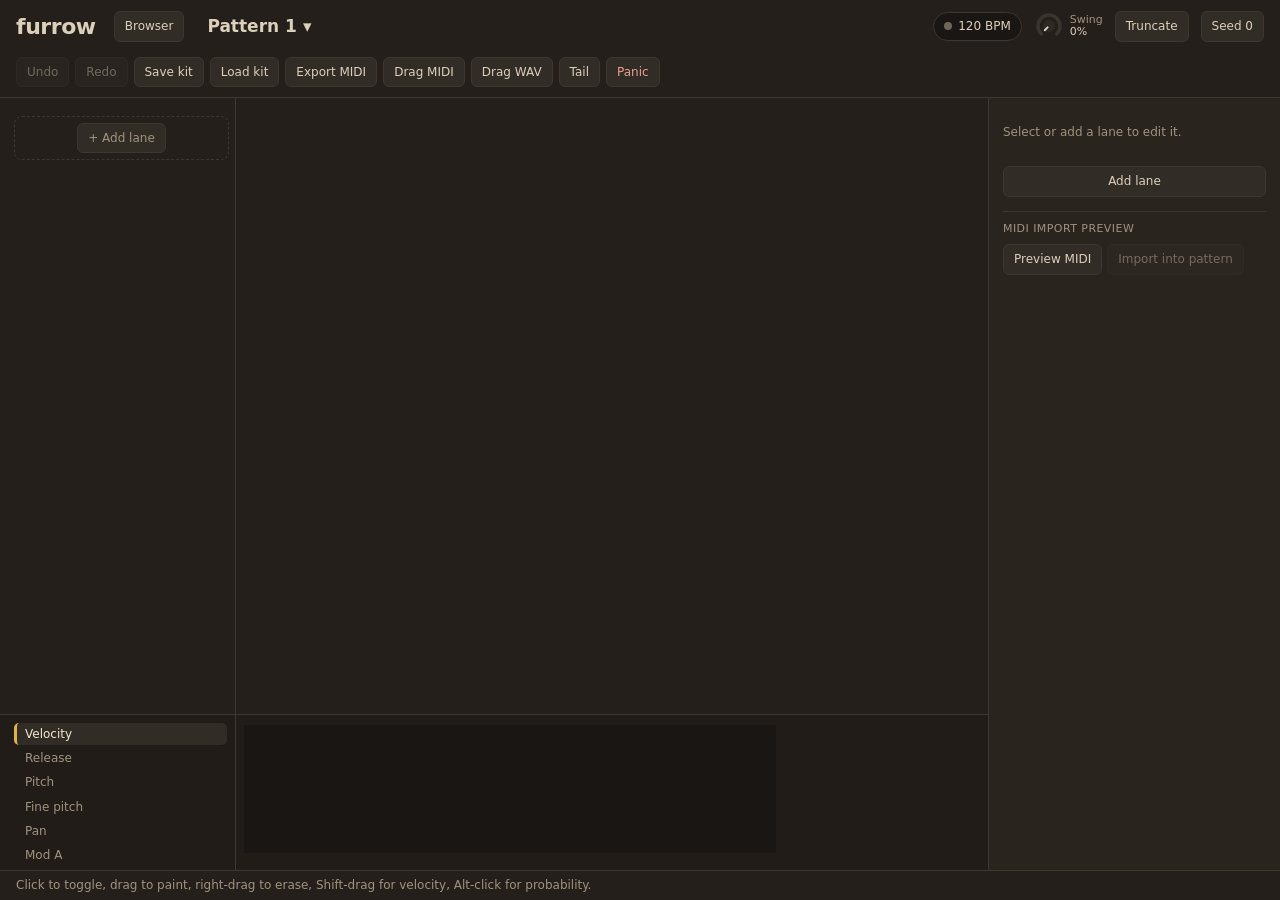
==== commit d40e4727: "Release Furrow 1.2.0: V1.1 polish, sample browser, WAV drag-out, and CI fixes" ====
--- a/plugin/ui/app/index.html
+++ b/plugin/ui/app/index.html
@@ -41,7 +41,28 @@
 
 /* Main 3-pane layout */
 .main{display:grid;grid-template-columns:minmax(0,1fr) var(--inspector);grid-template-rows:minmax(0,1fr) 156px;min-height:0}
+.main.browser-open{grid-template-columns:232px minmax(0,1fr) var(--inspector)}
+.browser{grid-column:1;grid-row:1/3;background:var(--panel);border-right:1px solid var(--line);display:flex;flex-direction:column;min-height:0;padding:10px;gap:8px}
+.browser[hidden]{display:none}
+.browser-head{display:flex;align-items:center;justify-content:space-between;gap:4px}
+.browser-roots{display:flex;flex-direction:column;gap:3px;max-height:108px;overflow-y:auto}
+.browser-root{display:flex;align-items:center;gap:4px}
+.browser-root .root-btn{flex:1;min-width:0;text-align:left;background:var(--ridge-alt);border:1px solid var(--line);border-radius:5px;padding:4px 7px;font-size:12px;white-space:nowrap;overflow:hidden;text-overflow:ellipsis}
+.browser-root .root-btn.active{background:var(--ridge);border-color:var(--chaff-dim);color:var(--focus)}
+.browser-root .root-rm{width:22px;height:22px;padding:0;border-radius:5px;border:1px solid var(--line);background:none;color:var(--chaff-dim)}
+.browser-nav{display:flex;gap:4px;align-items:center}
+.browser-filter{flex:1;min-width:0;background:var(--furrow);border:1px solid var(--line);border-radius:5px;padding:4px 7px;font-size:12px}
+.browser-list{flex:1;min-height:0;overflow-y:auto;display:flex;flex-direction:column;gap:2px;outline:none}
+.browser-item{display:flex;align-items:center;gap:4px;padding:4px 6px;border-radius:5px;font-size:12px;cursor:pointer}
+.browser-item:hover{background:var(--ridge-alt)}
+.browser-item.selected{background:var(--ridge);color:var(--focus)}
+.browser-item.loaded{border-left:2px solid #E2B24A}
+.browser-item .item-name{flex:1;min-width:0;white-space:nowrap;overflow:hidden;text-overflow:ellipsis}
+.browser-item .item-add{width:20px;height:20px;padding:0;border-radius:4px;border:1px solid var(--line);background:var(--ridge-alt);font-size:11px;flex:none}
 .rack-area{grid-column:1;grid-row:1;display:grid;grid-template-columns:var(--head) minmax(0,1fr);min-height:0;overflow:hidden}
+.main.browser-open .rack-area{grid-column:2}
+.main.browser-open .editor{grid-column:2}
+.main.browser-open .inspector{grid-column:3}
 .lane-headers{overflow-y:auto;overflow-x:hidden;padding:10px 6px 10px 14px;border-right:1px solid var(--line)}
 .lane-headers::-webkit-scrollbar{width:0}
 .lane-row{height:var(--row-h);display:flex;align-items:center;gap:6px;padding:0 4px;border-radius:6px}
@@ -56,6 +77,17 @@
 .ms{width:24px;height:24px;flex:none;border-radius:5px;border:1px solid var(--line);background:var(--ridge-alt);font-size:11px;font-weight:700;color:var(--chaff-dim);padding:0}
 .ms.m[aria-pressed="true"]{background:var(--chaff-dim);color:var(--peat);border-color:var(--chaff-dim)}
 .ms.s[aria-pressed="true"]{background:var(--focus);color:var(--peat);border-color:var(--focus)}
+.meter{width:4px;height:28px;border-radius:2px;background:var(--furrow);overflow:hidden;display:flex;align-items:flex-end;flex:none}
+.meter-fill{width:100%;height:0%;background:#A3BE6E;transition:height 45ms linear}
+.drag-handle{cursor:grab;color:var(--chaff-faint);font-size:12px;padding:0 2px;flex:none}
+.lane-row.drag-over{outline:1.5px solid var(--focus)}
+.bank-pop{position:fixed;z-index:35;width:320px;background:#332C26;border:1px solid #4A4038;border-radius:10px;padding:10px;box-shadow:0 14px 32px rgba(0,0,0,.55);display:flex;flex-direction:column;gap:8px}
+.bank-tabs{display:grid;grid-template-columns:repeat(8,1fr);gap:3px}
+.bank-grid{display:grid;grid-template-columns:repeat(4,1fr);gap:4px}
+.pat-cell{position:relative;background:var(--ridge-alt);border:1px solid var(--line);border-radius:5px;padding:6px 4px;font-size:11px;text-align:center}
+.pat-cell.active{background:var(--chaff);color:var(--peat);border-color:var(--chaff);font-weight:700}
+.pat-cell.has-data::after{content:"";position:absolute;top:3px;right:3px;width:5px;height:5px;border-radius:50%;background:#E2B24A}
+.bpm-input{width:54px;background:var(--furrow);border:1px solid var(--line);border-radius:5px;padding:2px 5px;text-align:right;font-variant-numeric:tabular-nums}
 .drop-zone{margin-top:8px;min-height:42px;border:1.5px dashed var(--line);border-radius:8px;display:flex;align-items:center;justify-content:center;gap:6px;color:var(--chaff-dim);font-size:12px;padding:6px}
 .grid-scroll{overflow:auto;padding:10px 12px 10px 8px;background:var(--peat);position:relative}
 #gridCanvas{display:block;cursor:pointer;touch-action:none}
@@ -119,12 +151,14 @@
 <div class="app" id="app">
   <header class="topbar">
     <div class="wordmark">furrow</div>
+    <button class="btn" id="browserToggleBtn" aria-pressed="false" data-hint="Toggle collapsible sample library browser.">Browser</button>
     <div class="pattern-wrap" id="patternWrap">
       <button class="pattern-btn" id="patternBtn" aria-haspopup="menu" data-hint="Switch, rename, clone or clear patterns. While playing, switches queue for the next bar."><span id="patternName">Pattern 1</span><span aria-hidden="true">▾</span></button>
       <span class="queued" id="queuedBadge" hidden></span>
     </div>
     <div class="transport">
-      <div class="play-pill" id="playPill" data-hint="Host transport state and tempo."><span class="play-dot"></span><span id="bpmText">120 BPM</span></div>
+      <button class="btn" id="standalonePlayBtn" hidden data-hint="Play or stop standalone transport (Space).">Play</button>
+      <div class="play-pill" id="playPill" data-hint="Transport state and tempo."><span class="play-dot"></span><span id="bpmText">120 BPM</span><input class="bpm-input" id="bpmInput" type="number" min="20" max="300" step="1" value="120" hidden aria-label="Standalone BPM"></div>
       <div id="globalSwingSlot"></div>
       <button class="btn" id="truncateBtn" aria-pressed="false" data-hint="Truncate swung notes before the next step boundary.">Truncate</button>
       <button class="btn" id="seedBtn" data-hint="Reroll probability seed.">Seed <span id="seedVal">0</span></button>
@@ -136,11 +170,28 @@
       <button class="btn" data-action="kitLoad">Load kit</button>
       <button class="btn" data-action="midiExport">Export MIDI</button>
       <button class="btn" id="dragMidiBtn" data-hint="Drag this pattern onto your host timeline as a MIDI file.">Drag MIDI</button>
+      <button class="btn" id="dragWavBtn" data-hint="Drag this pattern onto your host timeline as a 24-bit WAV loop.">Drag WAV</button>
+      <button class="btn" id="wavTailBtn" aria-pressed="false" data-hint="Include up to 2 seconds of ringing tail when dragging WAV.">Tail</button>
       <button class="btn danger" data-action="panic">Panic</button>
     </div>
   </header>
 
-  <main class="main">
+  <main class="main" id="mainLayout">
+    <aside class="browser" id="browserPane" hidden aria-label="Sample browser">
+      <div class="browser-head">
+        <span class="label">Samples</span>
+        <div class="actions">
+          <button class="btn" id="browserAutoSwapBtn" aria-pressed="false" data-hint="When active, Up/Down arrows hot-swap the selected lane live.">Auto-swap</button>
+          <button class="btn" id="browserAddFolderBtn">+ Folder</button>
+        </div>
+      </div>
+      <div class="browser-roots" id="browserRoots"></div>
+      <div class="browser-nav">
+        <button class="btn" id="browserUpBtn" disabled>..</button>
+        <input class="browser-filter" id="browserFilterInput" type="search" placeholder="Filter samples..." aria-label="Filter browser">
+      </div>
+      <div class="browser-list" id="browserList" tabindex="0" role="listbox" aria-label="Sample files"></div>
+    </aside>
     <section class="rack-area" aria-label="Pattern rack">
       <div class="lane-headers" id="laneHeaders"></div>
       <div class="grid-scroll" id="gridScroll">
@@ -187,10 +238,17 @@
 ];
 
 const CELL_W = 28, CELL_GAP = 3, GROUP_GAP = 6, ROW_H = 44, CELL_H = 36;
-let state = { lanes: [], patterns: ['Pattern 1'], pattern: 0, pendingPattern: -1, playing: false, bpm: 120, globalSwing: 0, truncate: false, seed: 0, canUndo: false, canRedo: false, error: '' };
-let transport = { playing: false, bpm: 120, beat: 0, pattern: 0, pendingPattern: -1, playheads: {} };
+let state = { standalone: false, patternMidiChannel: 0, nonEmptyPatterns: [0], browserFolders: [], browserListing: null, lanes: [], patterns: ['Pattern 1'], pattern: 0, pendingPattern: -1, playing: false, bpm: 120, globalSwing: 0, truncate: false, seed: 0, canUndo: false, canRedo: false, error: '' };
+let transport = { playing: false, bpm: 120, beat: 0, pattern: 0, pendingPattern: -1, playheads: {}, meters: {} };
 let selectedSlot = 0;
 let activeTab = 0;
+let activeBank = 0;
+let dragLaneSlot = -1;
+let browserOpen = false;
+let browserAutoSwap = false;
+let browserFilter = '';
+let browserCursor = -1;
+let audioDragTail = false;
 let focusCell = { slot: 0, step: 0 };
 let openMenu = null;
 let renamingPattern = false;
@@ -325,7 +383,20 @@
     if (show) $('queuedBadge').textContent = `Next bar: ${names[pending] || 'Pattern ' + (pending + 1)}`;
   }
   if ($('playPill')) $('playPill').className = 'play-pill' + (transport.playing ? ' playing' : '');
-  if ($('bpmText')) $('bpmText').textContent = `${Math.round(transport.bpm || state.bpm || 120)} BPM`;
+  const bpm = Math.round(transport.bpm || state.bpm || 120);
+  if ($('standalonePlayBtn')) {
+    $('standalonePlayBtn').hidden = !state.standalone;
+    $('standalonePlayBtn').textContent = transport.playing ? 'Stop' : 'Play';
+    $('standalonePlayBtn').className = 'btn' + (transport.playing ? ' active' : '');
+  }
+  if ($('bpmText')) {
+    $('bpmText').hidden = !!state.standalone;
+    $('bpmText').textContent = `${bpm} BPM`;
+  }
+  if ($('bpmInput')) {
+    $('bpmInput').hidden = !state.standalone;
+    if (document.activeElement !== $('bpmInput')) $('bpmInput').value = String(bpm);
+  }
   if ($('truncateBtn')) {
     $('truncateBtn').setAttribute('aria-pressed', String(!!state.truncate));
     $('truncateBtn').className = 'btn' + (state.truncate ? ' active' : '');
@@ -378,8 +449,10 @@
       l.length !== 16 ? `<span class="badge">${l.length}</span>` : '',
       l.sampleMissing ? `<span class="badge warn" title="${esc(l.sampleError)}">!</span>` : '',
     ].join('');
-    return `<div class="${cls}" style="--lane:${esc(l.color||'#E2B24A')}" data-lane="${l.slot}">` +
+    return `<div class="${cls}" style="--lane:${esc(l.color||'#E2B24A')}" data-lane="${l.slot}" draggable="true">` +
+      `<span class="drag-handle" title="Drag to reorder">⋮</span>` +
       `<span class="chip"></span>` +
+      `<span class="meter" aria-hidden="true"><span class="meter-fill" id="meter-${l.slot}"></span></span>` +
       `<button class="lane-name" data-lane="${l.slot}" aria-label="Select ${esc(l.name)}">${esc(l.name)}</button>` +
       badges +
       `<button class="ms m" data-action="mute" data-lane="${l.slot}" aria-pressed="${!!l.mute}" aria-label="Mute ${esc(l.name)}">M</button>` +
@@ -541,15 +614,18 @@
     `<div class="lane-title" style="--lane:${esc(l.color)}"><span class="chip"></span><input data-field="name" data-lane="${l.slot}" value="${esc(l.name)}" aria-label="Lane name"></div>` +
     `<div class="field"><span class="label">Target</span><div class="segmented" role="radiogroup"><button data-target="sample" aria-checked="${l.target==='sample'}">Sample</button><button data-target="midi" aria-checked="${l.target==='midi'}">MIDI out</button></div></div>` +
     (l.target === 'sample'
-      ? `<div class="field"><canvas id="waveCanvas" class="wave"></canvas><div class="caption">${esc(sampleName)}</div>${l.sampleError ? `<div class="caption" style="color:var(--danger)" role="status">${esc(l.sampleError)}</div>` : ''}<div class="tools-grid"><button class="btn" data-action="chooseSample">Choose sample</button><button class="btn" data-action="retrySample" ${l.samplePath?'':'disabled'}>Retry</button><button class="btn" data-action="relinkFolder">Relink folder</button></div></div>`
+      ? `<div class="field"><canvas id="waveCanvas" class="wave"></canvas><div class="caption">${esc(sampleName)}</div>${l.sampleError ? `<div class="caption" style="color:var(--danger)" role="status">${esc(l.sampleError)}</div>` : ''}<div class="tools-grid"><button class="btn" data-action="chooseSample">Choose sample</button><button class="btn" data-action="retrySample" ${l.samplePath?'':'disabled'}>Retry</button><button class="btn" data-action="relinkFolder">Relink folder</button></div></div>` +
+        `<div class="row2"><div class="field"><span class="label">Playback</span><div class="segmented" role="radiogroup"><button data-playmode="oneshot" aria-checked="${(l.playMode||'oneshot')==='oneshot'}">One-Shot</button><button data-playmode="gate" aria-checked="${l.playMode==='gate'}">Gate</button></div></div>` +
+        `<div class="field"><span class="label">Direction</span><button class="btn ${l.reverse?'active':''}" data-reverse="${l.reverse?'0':'1'}" aria-pressed="${!!l.reverse}">${l.reverse?'Reversed':'Forward'}</button></div></div>` +
+        `<div class="field"><span class="label">Filter</span><div class="segmented" role="radiogroup"><button data-filter="off" aria-checked="${(l.filterMode||'off')==='off'}">Off</button><button data-filter="lp" aria-checked="${l.filterMode==='lp'}">Low-pass</button><button data-filter="hp" aria-checked="${l.filterMode==='hp'}">High-pass</button></div></div>`
       : `<div class="row2"><label class="field"><span class="label">Channel</span><input class="num-input" data-field="channel" data-lane="${l.slot}" type="number" min="1" max="16" value="${l.channel}"></label><label class="field"><span class="label">Base note (${noteName(l.note)})</span><input class="num-input" data-field="note" data-lane="${l.slot}" type="number" min="0" max="127" value="${l.note}"></label></div><div class="row2"><label class="field"><span class="label">Bend range</span><input class="num-input" data-field="bendRange" data-lane="${l.slot}" type="number" min="0" max="48" value="${l.bendRange ?? 2}"></label><label class="field"><span class="label">Mod A / B CC</span><div class="row2"><input class="num-input" data-field="modACc" data-lane="${l.slot}" type="number" min="0" max="127" value="${l.modACc ?? 74}"><input class="num-input" data-field="modBCc" data-lane="${l.slot}" type="number" min="0" max="127" value="${l.modBCc ?? 71}"></div></label></div>`) +
     `<div class="knobs" id="inspectorKnobs"></div>` +
     `<div class="row2"><label class="field"><span class="label">Steps (1-512)</span><input class="num-input" data-field="length" data-lane="${l.slot}" type="number" min="1" max="512" value="${l.length}"></label>` +
     (l.target === 'sample'
       ? `<label class="field"><span class="label">Output</span><select data-field="output" data-lane="${l.slot}">${busOpts}</select></label></div><label class="field"><span class="label">Choke group</span><select data-field="choke" data-lane="${l.slot}">${chokeOpts}</select></label>`
-      : `<div class="field"><span class="label">Drag lane MIDI</span><button class="btn" data-action="midiDragLane">Drag lane</button></div></div>`) +
+      : `<div class="field"><span class="label">MIDI note</span><div class="caption">${noteName(l.note)} (Ch ${l.channel})</div></div></div>`) +
     `<div class="field"><span class="label">Color</span><div class="swatches">${PALETTE.map(c => `<button class="swatch" data-color="${c}" style="--c:${c}" aria-checked="${(l.color||'').toUpperCase()===c}"></button>`).join('')}<input class="color-pick" data-field="color" data-lane="${l.slot}" type="color" value="${esc(l.color||'#E2B24A')}"></div></div>` +
-    `<div class="section"><span class="label">Lane tools</span><div class="tools-grid"><button class="btn" data-action="audition">Audition</button><button class="btn" data-fill="2">Fill 2</button><button class="btn" data-fill="4">Fill 4</button><button class="btn" data-fill="8">Fill 8</button><button class="btn" data-rotate="-1">Rot L</button><button class="btn" data-rotate="1">Rot R</button><button class="btn" data-action="invertLane">Invert</button><button class="btn" data-action="clearLane">Clear</button><button class="btn danger" data-action="removeLane">Delete</button></div></div>` +
+    `<div class="section"><span class="label">Lane tools</span><div class="tools-grid"><button class="btn" data-action="audition">Audition</button><button class="btn" data-action="midiDragLane">Drag MIDI</button><button class="btn" data-action="audioDragLane">Drag WAV</button><button class="btn" data-action="duplicateLane">Duplicate</button><button class="btn" data-fill="2">Fill 2</button><button class="btn" data-fill="4">Fill 4</button><button class="btn" data-fill="8">Fill 8</button><button class="btn" data-rotate="-1">Rot L</button><button class="btn" data-rotate="1">Rot R</button><button class="btn" data-action="invertLane">Invert</button><button class="btn" data-action="clearLane">Clear</button><button class="btn danger" data-action="removeLane">Delete</button></div></div>` +
     midiCard;
 
   if (l.target === 'sample') drawWaveform($('waveCanvas'), l);
@@ -568,34 +644,160 @@
         { label: 'Release', min: 0, max: 2000, step: 5, def: 1, value: l.release ?? 1, fmt: v => Math.round(v) + ' ms', onChange: v => emit('setSampler', { lane: l.slot, field: 'release', value: v }) },
         { label: 'Start', min: 0, max: 0.99, step: 0.01, def: 0, value: l.start ?? 0, fmt: v => Math.round(v * 100) + '%', onChange: v => emit('setSampler', { lane: l.slot, field: 'start', value: Math.min(v, (l.end ?? 1) - 0.01) }) },
         { label: 'End', min: 0.01, max: 1, step: 0.01, def: 1, value: l.end ?? 1, fmt: v => Math.round(v * 100) + '%', onChange: v => emit('setSampler', { lane: l.slot, field: 'end', value: Math.max(v, (l.start ?? 0) + 0.01) }) },
+        { label: 'Cutoff', min: 20, max: 20000, step: 20, def: 20000, value: l.filterCutoff ?? 20000, fmt: v => v >= 1000 ? (v / 1000).toFixed(1) + ' kHz' : Math.round(v) + ' Hz', onChange: v => emit('setSampler', { lane: l.slot, field: 'filterCutoff', value: v }) },
+        { label: 'Res', min: 0, max: 0.95, step: 0.01, def: 0, value: l.filterResonance ?? 0, fmt: v => Math.round(v * 100) + '%', onChange: v => emit('setSampler', { lane: l.slot, field: 'filterResonance', value: v }) },
       );
     }
     for (const k of klist) kSlot.appendChild(makeKnob({ ...k, color: l.color || '#E2B24A' }));
   }
 }
 
+function browserEntries() {
+  const entries = state.browserListing?.entries || [];
+  const q = browserFilter.trim().toLowerCase();
+  return q ? entries.filter(e => String(e.name || '').toLowerCase().includes(q)) : entries;
+}
+function renderBrowser() {
+  if ($('browserPane')) $('browserPane').hidden = !browserOpen;
+  if ($('mainLayout')) $('mainLayout').className = 'main' + (browserOpen ? ' browser-open' : '');
+  if ($('browserToggleBtn')) {
+    $('browserToggleBtn').setAttribute('aria-pressed', String(browserOpen));
+    $('browserToggleBtn').className = 'btn' + (browserOpen ? ' active' : '');
+  }
+  if ($('browserAutoSwapBtn')) {
+    $('browserAutoSwapBtn').setAttribute('aria-pressed', String(browserAutoSwap));
+    $('browserAutoSwapBtn').className = 'btn' + (browserAutoSwap ? ' active' : '');
+  }
+  if ($('wavTailBtn')) {
+    $('wavTailBtn').setAttribute('aria-pressed', String(audioDragTail));
+    $('wavTailBtn').className = 'btn' + (audioDragTail ? ' active' : '');
+  }
+  const activePath = state.browserListing?.path || '';
+  if ($('browserRoots')) {
+    const roots = state.browserFolders || [];
+    $('browserRoots').innerHTML = roots.length
+      ? roots.map(r => `<div class="browser-root"><button class="root-btn ${activePath===r.path?'active':''}" data-root="${esc(r.path)}" title="${esc(r.path)}">${esc(r.name||r.path)}</button><button class="root-rm" data-rm-root="${esc(r.path)}" aria-label="Remove folder">×</button></div>`).join('')
+      : `<div class="caption">Add a drum folder to browse and hot-swap samples.</div>`;
+  }
+  if ($('browserUpBtn')) $('browserUpBtn').disabled = !state.browserListing?.parent;
+  if ($('browserList')) {
+    const entries = browserEntries();
+    const loadedPath = currentLane()?.samplePath || '';
+    $('browserList').innerHTML = entries.map((e, idx) =>
+      `<div class="browser-item ${idx===browserCursor?'selected':''} ${!e.isDir&&e.path===loadedPath?'loaded':''}" data-bidx="${idx}" data-bpath="${esc(e.path)}" data-bdir="${e.isDir?'1':'0'}" role="option">` +
+      `<span class="item-name">${e.isDir ? '▸ ' : ''}${esc(e.name)}</span>` +
+      (!e.isDir ? `<button class="item-add" data-add-sample="${esc(e.path)}" title="Add as new lane">+</button>` : '') +
+      `</div>`
+    ).join('');
+  }
+}
+
 function renderAll() {
   if (!currentLane()) selectedSlot = state.lanes?.[0]?.slot ?? 0;
-  renderTop(); renderHeaders(); drawGrid(); renderStepTabs(); drawBars(); renderInspector();
+  renderTop(); renderBrowser(); renderHeaders(); drawGrid(); renderStepTabs(); drawBars(); renderInspector();
 }
 
 /* ---------- Events ---------- */
-$('patternBtn')?.addEventListener('click', () => {
+function showPatternPopover() {
+  closeMenu();
   const r = $('patternBtn').getBoundingClientRect?.() || { left: 100, bottom: 44 };
-  const names = state.patterns || ['Pattern 1'];
-  const items = [];
-  for (let i = 0; i < Math.min(16, names.length); i++) {
-    items.push({ label: `${i + 1}. ${names[i]}`, checked: i === state.pattern, action: () => emit('pattern', { value: i }) });
-  }
-  items.push('-',
-    { label: 'Rename pattern', action: startInlinePatternRename },
-    { label: 'Clone pattern', action: () => emit('clonePattern') },
-    { label: 'Clear pattern', danger: true, action: () => emit('clearPattern') });
-  showMenu(r.left, r.bottom + 4, items);
-});
+  const pop = document.createElement('div');
+  pop.className = 'bank-pop';
+  activeBank = Math.floor((state.pattern || 0) / 16);
+  const nonEmpty = new Set(state.nonEmptyPatterns || []);
+  const renderPop = () => {
+    const names = state.patterns || ['Pattern 1'];
+    const base = activeBank * 16;
+    const chOpts = Array.from({ length: 17 }, (_, i) => `<option value="${i}" ${(state.patternMidiChannel||0)===i?'selected':''}>${i===0?'Keyswitch: Off':'Keyswitch Ch '+i}</option>`).join('');
+    pop.innerHTML =
+      `<div class="bank-tabs">${Array.from({ length: 16 }, (_, b) => `<button class="btn ${b===activeBank?'active':''}" data-bank="${b}">B${b+1}</button>`).join('')}</div>` +
+      `<div class="bank-grid">${Array.from({ length: 16 }, (_, i) => {
+        const p = base + i;
+        return `<button class="pat-cell ${p===state.pattern?'active':''} ${nonEmpty.has(p)?'has-data':''}" data-pat="${p}" title="${esc(names[p]||'Pattern '+(p+1))}">${p+1}</button>`;
+      }).join('')}</div>` +
+      `<div class="tools-grid"><button class="btn" data-pop="rename">Rename</button><button class="btn" data-pop="clone">Clone</button><button class="btn danger" data-pop="clear">Clear</button></div>` +
+      `<select id="patMidiCh">${chOpts}</select>`;
+  };
+  renderPop();
+  pop.addEventListener('click', e => {
+    const b = e.target.closest?.('[data-bank],[data-pat],[data-pop]');
+    if (!b) return;
+    if (b.dataset.bank !== undefined) { activeBank = Number(b.dataset.bank); renderPop(); return; }
+    if (b.dataset.pat !== undefined) { closeMenu(); emit('pattern', { value: Number(b.dataset.pat) }); return; }
+    const act = b.dataset.pop; closeMenu();
+    if (act === 'rename') startInlinePatternRename();
+    else if (act === 'clone') emit('clonePattern');
+    else if (act === 'clear') emit('clearPattern');
+  });
+  pop.addEventListener('change', e => {
+    if (e.target.id === 'patMidiCh') emit('setPatternMidiChannel', { value: Number(e.target.value) });
+  });
+  document.body.appendChild(pop);
+  pop.style.left = Math.min(r.left, (window.innerWidth || 1000) - 332) + 'px';
+  pop.style.top = (r.bottom + 4) + 'px';
+  openMenu = pop;
+}
+
+$('patternBtn')?.addEventListener('click', showPatternPopover);
+$('standalonePlayBtn')?.addEventListener('click', () => emit('standaloneTransport', { playing: !transport.playing }));
+$('bpmInput')?.addEventListener('change', e => emit('standaloneTransport', { bpm: clamp(Number(e.target.value) || 120, 20, 300) }));
 $('truncateBtn')?.addEventListener('click', () => emit('setRack', { field: RACK_FIELDS.truncate, value: state.truncate ? 0 : 1 }));
 $('seedBtn')?.addEventListener('click', () => emit('rerollSeed'));
 $('dragMidiBtn')?.addEventListener('pointerdown', e => { if (e.button === 0) emit('midiDragStart', { lane: -1 }); });
+$('dragWavBtn')?.addEventListener('pointerdown', e => { if (e.button === 0) emit('audioDragStart', { lane: -1, includeTail: audioDragTail }); });
+$('wavTailBtn')?.addEventListener('click', () => { audioDragTail = !audioDragTail; renderBrowser(); });
+$('browserToggleBtn')?.addEventListener('click', () => {
+  browserOpen = !browserOpen;
+  if (browserOpen && !state.browserListing && state.browserFolders?.length)
+    emit('browserList', { path: state.browserFolders[0].path });
+  renderBrowser();
+});
+$('browserAutoSwapBtn')?.addEventListener('click', () => { browserAutoSwap = !browserAutoSwap; renderBrowser(); });
+$('browserAddFolderBtn')?.addEventListener('click', () => emit('browserAddFolder'));
+$('browserUpBtn')?.addEventListener('click', () => { if (state.browserListing?.parent) { browserCursor = -1; emit('browserList', { path: state.browserListing.parent }); } });
+$('browserFilterInput')?.addEventListener('input', e => { browserFilter = e.target.value || ''; browserCursor = -1; renderBrowser(); });
+$('browserRoots')?.addEventListener('click', e => {
+  const rm = e.target.closest?.('[data-rm-root]');
+  if (rm) { emit('browserRemoveFolder', { path: rm.dataset.rmRoot }); return; }
+  const b = e.target.closest?.('[data-root]');
+  if (b) { browserCursor = -1; emit('browserList', { path: b.dataset.root }); }
+});
+$('browserList')?.addEventListener('click', e => {
+  const add = e.target.closest?.('[data-add-sample]');
+  if (add) { emit('addSampleFiles', { paths: [add.dataset.addSample] }); return; }
+  const item = e.target.closest?.('[data-bidx]');
+  if (!item) return;
+  browserCursor = Number(item.dataset.bidx);
+  if (item.dataset.bdir === '1') { browserCursor = -1; emit('browserList', { path: item.dataset.bpath }); return; }
+  if (browserAutoSwap) emit('browserHotSwap', { lane: selectedSlot, path: item.dataset.bpath });
+  else emit('browserPreview', { path: item.dataset.bpath });
+  renderBrowser();
+});
+$('browserList')?.addEventListener('dblclick', e => {
+  const item = e.target.closest?.('[data-bpath]');
+  if (item && item.dataset.bdir !== '1') emit('browserHotSwap', { lane: selectedSlot, path: item.dataset.bpath });
+});
+$('browserList')?.addEventListener('keydown', e => {
+  const entries = browserEntries();
+  if (!entries.length) return;
+  if (e.key === 'ArrowDown' || e.key === 'ArrowUp') {
+    e.preventDefault();
+    browserCursor = clamp(browserCursor + (e.key === 'ArrowDown' ? 1 : -1), 0, entries.length - 1);
+    const cur = entries[browserCursor];
+    if (cur && !cur.isDir) {
+      if (browserAutoSwap) emit('browserHotSwap', { lane: selectedSlot, path: cur.path });
+      else emit('browserPreview', { path: cur.path });
+    }
+    renderBrowser();
+  } else if (e.key === 'Enter' && browserCursor >= 0 && entries[browserCursor]) {
+    e.preventDefault();
+    const cur = entries[browserCursor];
+    if (cur.isDir) { browserCursor = -1; emit('browserList', { path: cur.path }); }
+    else emit('browserHotSwap', { lane: selectedSlot, path: cur.path });
+  } else if (e.key === 'Escape') {
+    emit('browserStopPreview');
+  }
+});
 document.querySelector('.topbar')?.addEventListener('click', e => {
   const b = e.target.closest?.('[data-action]');
   if (b && !b.disabled) emit(b.dataset.action);
@@ -628,6 +830,9 @@
   selectedSlot = slot;
   showMenu(e.clientX, e.clientY, [
     { label: 'Audition', action: () => emit('audition', { lane: slot }) },
+    { label: 'Duplicate lane', action: () => emit('duplicateLane', { lane: slot }) },
+    { label: 'Drag lane MIDI', action: () => emit('midiDragStart', { lane: slot }) },
+    { label: 'Drag lane WAV', action: () => emit('audioDragStart', { lane: slot, includeTail: audioDragTail }) },
     '-',
     { label: 'Fill every 2', action: () => emit('fillLane', { lane: slot, every: 2 }) },
     { label: 'Fill every 3', action: () => emit('fillLane', { lane: slot, every: 3 }) },
@@ -640,6 +845,30 @@
     '-',
     { label: 'Delete lane', danger: true, action: () => emit('removeLane', { lane: slot }) },
   ]);
+});
+
+$('laneHeaders')?.addEventListener('dragstart', e => {
+  const row = e.target.closest?.('.lane-row'); if (!row) return;
+  dragLaneSlot = Number(row.dataset.lane);
+});
+$('laneHeaders')?.addEventListener('dragover', e => {
+  const row = e.target.closest?.('.lane-row');
+  if (dragLaneSlot < 0 || !row) return;
+  e.preventDefault(); row.classList.add('drag-over');
+});
+$('laneHeaders')?.addEventListener('dragleave', e => e.target.closest?.('.lane-row')?.classList.remove('drag-over'));
+$('laneHeaders')?.addEventListener('drop', e => {
+  const row = e.target.closest?.('.lane-row');
+  if (dragLaneSlot < 0 || !row) return;
+  e.preventDefault(); row.classList.remove('drag-over');
+  const targetSlot = Number(row.dataset.lane);
+  const src = dragLaneSlot; dragLaneSlot = -1;
+  if (src === targetSlot) return;
+  const slots = (state.lanes || []).map(l => l.slot);
+  const from = slots.indexOf(src), to = slots.indexOf(targetSlot);
+  if (from < 0 || to < 0) return;
+  slots.splice(from, 1); slots.splice(to, 0, src);
+  emit('reorderLanes', { order: slots });
 });
 
 /* Sync scroll between headers, grid, and step-lane bars */
@@ -778,9 +1007,12 @@
   else emit('setSampler', { lane, field, value });
 });
 $('inspector')?.addEventListener('click', e => {
-  const el = e.target.closest?.('[data-action],[data-target],[data-color],[data-fill],[data-rotate]');
+  const el = e.target.closest?.('[data-action],[data-target],[data-playmode],[data-reverse],[data-filter],[data-color],[data-fill],[data-rotate]');
   if (!el || el.disabled) return;
   if (el.dataset.target) { emit('setSampler', { lane: selectedSlot, field: 'target', value: el.dataset.target }); return; }
+  if (el.dataset.playmode) { emit('setSampler', { lane: selectedSlot, field: 'playMode', value: el.dataset.playmode }); return; }
+  if (el.dataset.reverse !== undefined) { emit('setSampler', { lane: selectedSlot, field: 'reverse', value: el.dataset.reverse === '1' }); return; }
+  if (el.dataset.filter) { emit('setSampler', { lane: selectedSlot, field: 'filterMode', value: el.dataset.filter }); return; }
   if (el.dataset.color) { emit('colorLane', { lane: selectedSlot, color: el.dataset.color }); return; }
   if (el.dataset.fill) { emit('fillLane', { lane: selectedSlot, every: Number(el.dataset.fill) }); return; }
   if (el.dataset.rotate) { emit('rotateLane', { lane: selectedSlot, direction: Number(el.dataset.rotate) }); return; }
@@ -788,6 +1020,7 @@
   if (action === 'addLane') { emit('addLane', { note: 60 }); return; }
   if (action === 'midiImport' && !state.midiPreview?.accepted) return;
   if (action === 'midiDragLane') { emit('midiDragStart', { lane: selectedSlot }); return; }
+  if (action === 'audioDragLane') { emit('audioDragStart', { lane: selectedSlot, includeTail: audioDragTail }); return; }
   if (['midiPreview', 'midiImport', 'panic', 'relinkFolder'].includes(action)) { emit(action); return; }
   if (action === 'retrySample') { const path = currentLane()?.samplePath; if (path) emit('retrySample', { lane: selectedSlot, path }); return; }
   emit(action, { lane: selectedSlot });
@@ -797,6 +1030,9 @@
 document.addEventListener('pointerdown', e => { if (openMenu && !openMenu.contains(e.target)) closeMenu(); });
 document.addEventListener('keydown', e => {
   if (['INPUT', 'TEXTAREA', 'SELECT'].includes(document.activeElement?.tagName)) return;
+  if (e.key === ' ' && state.standalone && document.activeElement !== $('gridCanvas')) {
+    e.preventDefault(); emit('standaloneTransport', { playing: !transport.playing }); return;
+  }
   if ((e.ctrlKey || e.metaKey) && e.key.toLowerCase() === 'z') { e.preventDefault(); emit(e.shiftKey ? 'redo' : 'undo'); }
   else if ((e.ctrlKey || e.metaKey) && e.key.toLowerCase() === 'y') { e.preventDefault(); emit('redo'); }
 });
@@ -809,9 +1045,18 @@
 };
 window.__furrowTransport = t => {
   if (!t) return;
-  const map = {};
+  const map = {}, mMap = {};
   for (const h of (t.playheads || [])) map[h.slot] = h.step;
-  transport = { ...t, playheads: map };
+  for (const m of (t.meters || [])) mMap[m.slot] = m.peak;
+  transport = { ...t, playheads: map, meters: mMap };
+  for (const l of (state.lanes || [])) {
+    const el = $('meter-' + l.slot);
+    if (el) {
+      const p = clamp(mMap[l.slot] || 0, 0, 1);
+      el.style.height = Math.round(p * 100) + '%';
+      el.style.background = p > 0.92 ? '#E8A091' : '#A3BE6E';
+    }
+  }
   renderTop();
   drawGrid();
 };
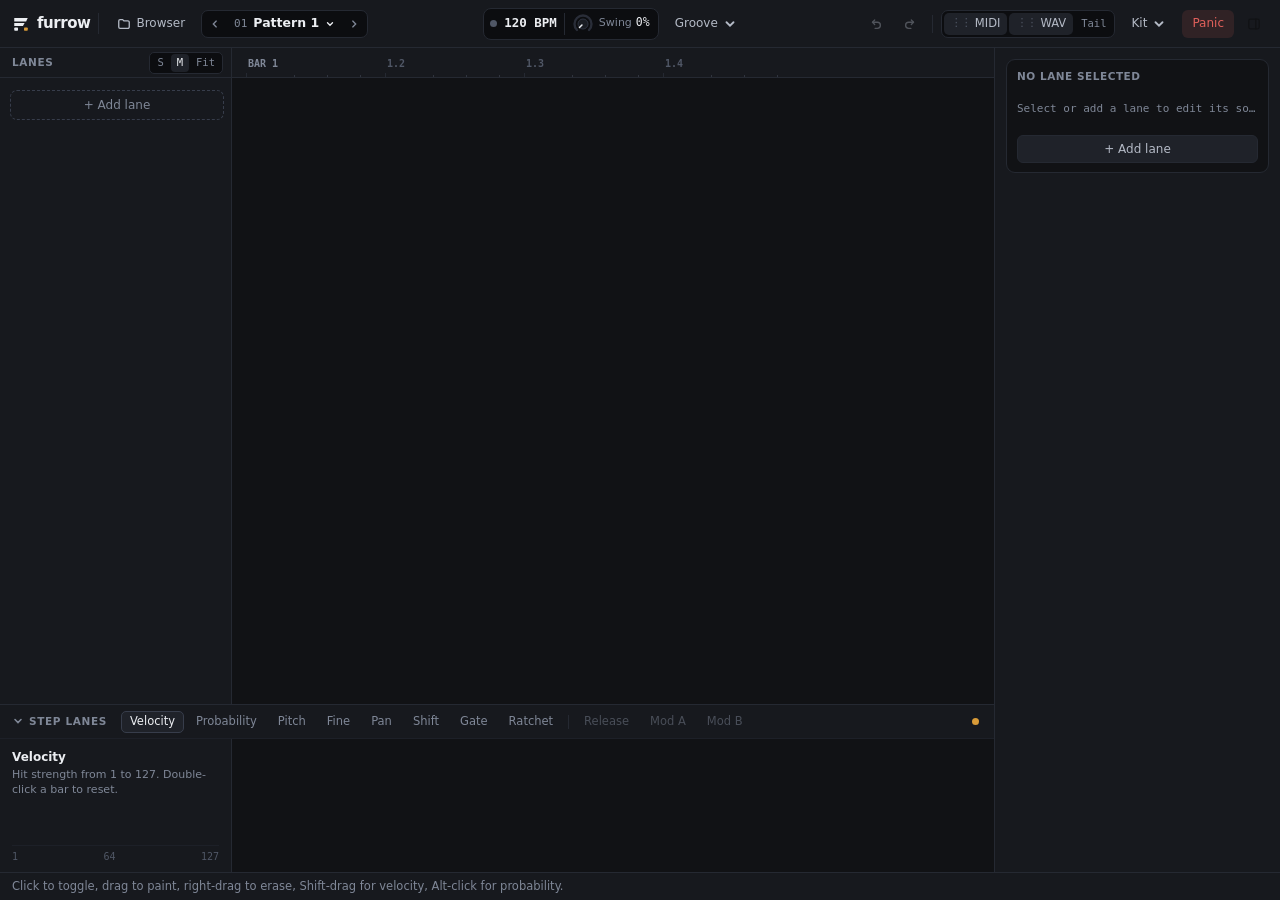
==== commit d66e672e: "feat(plugin): Graphite UI redesign, Ploughed Ridge brand kit, and standalone fullscreen" ====
--- a/plugin/ui/app/index.html
+++ b/plugin/ui/app/index.html
@@ -4,1066 +4,186 @@
 <meta charset="utf-8">
 <meta name="viewport" content="width=device-width,initial-scale=1">
 <title>Furrow</title>
-<style>
-:root{
-  --peat:#241F1B;--furrow:#1A1613;--ridge:#3B342D;--ridge-alt:#322C26;
-  --panel:#2A241F;--line:#3E362F;--chaff:#DCD0BA;--chaff-dim:#A0947F;
-  --chaff-faint:#6F655A;--focus:#F4E9D2;--danger:#E8A091;--head:236px;
-  --inspector:292px;--row-h:44px;--ui:system-ui,-apple-system,"Segoe UI",sans-serif;
-  color-scheme:dark;
-}
-*{box-sizing:border-box}
-html,body{margin:0;height:100%;overflow:hidden;user-select:none}
-body{background:var(--peat);color:var(--chaff);font:13px/1.35 var(--ui)}
-button,input,select{font:inherit;color:inherit}
-button{cursor:pointer}
-:focus-visible{outline:2px solid var(--focus);outline-offset:2px}
-.app{display:grid;grid-template-rows:auto minmax(0,1fr) auto;height:100vh}
-
-/* Top bar */
-.topbar{display:flex;align-items:center;gap:14px;padding:10px 16px;border-bottom:1px solid var(--line);flex-wrap:wrap}
-.wordmark{font-weight:800;font-size:22px;letter-spacing:-0.02em;color:var(--chaff);margin-right:4px}
-.pattern-wrap{display:flex;align-items:center;gap:8px}
-.pattern-btn{background:none;border:1px solid transparent;padding:4px 8px;border-radius:6px;font-weight:650;font-size:17px;display:flex;align-items:center;gap:6px}
-.pattern-btn:hover{background:var(--ridge-alt);border-color:var(--line)}
-.pattern-rename{background:var(--furrow);border:1px solid var(--focus);border-radius:6px;padding:4px 8px;font-size:15px;width:160px}
-.queued{color:var(--focus);font-size:12px;background:var(--ridge);padding:3px 8px;border-radius:99px}
-.transport{display:flex;align-items:center;gap:12px;margin-left:auto}
-.play-pill{display:flex;align-items:center;gap:6px;padding:5px 10px;border-radius:99px;background:var(--furrow);border:1px solid var(--line);font-size:12px;font-variant-numeric:tabular-nums}
-.play-dot{width:8px;height:8px;border-radius:50%;background:var(--chaff-faint)}
-.play-pill.playing .play-dot{background:#A3BE6E;box-shadow:0 0 6px #A3BE6E}
-.btn{background:var(--ridge-alt);border:1px solid var(--line);border-radius:6px;padding:6px 10px;font-size:12px;white-space:nowrap}
-.btn:hover:not(:disabled){background:var(--ridge);border-color:var(--chaff-dim)}
-.btn:disabled{opacity:.42;cursor:default}
-.btn.active{background:var(--chaff);color:var(--peat);border-color:var(--chaff)}
-.btn.danger{color:var(--danger)}
-.actions{display:flex;align-items:center;gap:6px;flex-wrap:wrap}
-
-/* Main 3-pane layout */
-.main{display:grid;grid-template-columns:minmax(0,1fr) var(--inspector);grid-template-rows:minmax(0,1fr) 156px;min-height:0}
-.main.browser-open{grid-template-columns:232px minmax(0,1fr) var(--inspector)}
-.browser{grid-column:1;grid-row:1/3;background:var(--panel);border-right:1px solid var(--line);display:flex;flex-direction:column;min-height:0;padding:10px;gap:8px}
-.browser[hidden]{display:none}
-.browser-head{display:flex;align-items:center;justify-content:space-between;gap:4px}
-.browser-roots{display:flex;flex-direction:column;gap:3px;max-height:108px;overflow-y:auto}
-.browser-root{display:flex;align-items:center;gap:4px}
-.browser-root .root-btn{flex:1;min-width:0;text-align:left;background:var(--ridge-alt);border:1px solid var(--line);border-radius:5px;padding:4px 7px;font-size:12px;white-space:nowrap;overflow:hidden;text-overflow:ellipsis}
-.browser-root .root-btn.active{background:var(--ridge);border-color:var(--chaff-dim);color:var(--focus)}
-.browser-root .root-rm{width:22px;height:22px;padding:0;border-radius:5px;border:1px solid var(--line);background:none;color:var(--chaff-dim)}
-.browser-nav{display:flex;gap:4px;align-items:center}
-.browser-filter{flex:1;min-width:0;background:var(--furrow);border:1px solid var(--line);border-radius:5px;padding:4px 7px;font-size:12px}
-.browser-list{flex:1;min-height:0;overflow-y:auto;display:flex;flex-direction:column;gap:2px;outline:none}
-.browser-item{display:flex;align-items:center;gap:4px;padding:4px 6px;border-radius:5px;font-size:12px;cursor:pointer}
-.browser-item:hover{background:var(--ridge-alt)}
-.browser-item.selected{background:var(--ridge);color:var(--focus)}
-.browser-item.loaded{border-left:2px solid #E2B24A}
-.browser-item .item-name{flex:1;min-width:0;white-space:nowrap;overflow:hidden;text-overflow:ellipsis}
-.browser-item .item-add{width:20px;height:20px;padding:0;border-radius:4px;border:1px solid var(--line);background:var(--ridge-alt);font-size:11px;flex:none}
-.rack-area{grid-column:1;grid-row:1;display:grid;grid-template-columns:var(--head) minmax(0,1fr);min-height:0;overflow:hidden}
-.main.browser-open .rack-area{grid-column:2}
-.main.browser-open .editor{grid-column:2}
-.main.browser-open .inspector{grid-column:3}
-.lane-headers{overflow-y:auto;overflow-x:hidden;padding:10px 6px 10px 14px;border-right:1px solid var(--line)}
-.lane-headers::-webkit-scrollbar{width:0}
-.lane-row{height:var(--row-h);display:flex;align-items:center;gap:6px;padding:0 4px;border-radius:6px}
-.lane-row.selected{background:var(--ridge-alt)}
-.lane-row.muted .lane-name,.lane-row.silenced .lane-name{color:var(--chaff-faint)}
-.chip{width:5px;height:28px;border-radius:3px;background:var(--lane);flex:none}
-.lane-name{flex:1;min-width:0;text-align:left;background:none;border:0;padding:5px 6px;border-radius:5px;white-space:nowrap;overflow:hidden;text-overflow:ellipsis;font-weight:500}
-.lane-name:hover{background:var(--ridge)}
-.lane-row.selected .lane-name{color:var(--focus)}
-.badge{font-size:11px;color:var(--chaff-dim);font-variant-numeric:tabular-nums;white-space:nowrap}
-.badge.warn{color:var(--danger)}
-.ms{width:24px;height:24px;flex:none;border-radius:5px;border:1px solid var(--line);background:var(--ridge-alt);font-size:11px;font-weight:700;color:var(--chaff-dim);padding:0}
-.ms.m[aria-pressed="true"]{background:var(--chaff-dim);color:var(--peat);border-color:var(--chaff-dim)}
-.ms.s[aria-pressed="true"]{background:var(--focus);color:var(--peat);border-color:var(--focus)}
-.meter{width:4px;height:28px;border-radius:2px;background:var(--furrow);overflow:hidden;display:flex;align-items:flex-end;flex:none}
-.meter-fill{width:100%;height:0%;background:#A3BE6E;transition:height 45ms linear}
-.drag-handle{cursor:grab;color:var(--chaff-faint);font-size:12px;padding:0 2px;flex:none}
-.lane-row.drag-over{outline:1.5px solid var(--focus)}
-.bank-pop{position:fixed;z-index:35;width:320px;background:#332C26;border:1px solid #4A4038;border-radius:10px;padding:10px;box-shadow:0 14px 32px rgba(0,0,0,.55);display:flex;flex-direction:column;gap:8px}
-.bank-tabs{display:grid;grid-template-columns:repeat(8,1fr);gap:3px}
-.bank-grid{display:grid;grid-template-columns:repeat(4,1fr);gap:4px}
-.pat-cell{position:relative;background:var(--ridge-alt);border:1px solid var(--line);border-radius:5px;padding:6px 4px;font-size:11px;text-align:center}
-.pat-cell.active{background:var(--chaff);color:var(--peat);border-color:var(--chaff);font-weight:700}
-.pat-cell.has-data::after{content:"";position:absolute;top:3px;right:3px;width:5px;height:5px;border-radius:50%;background:#E2B24A}
-.bpm-input{width:54px;background:var(--furrow);border:1px solid var(--line);border-radius:5px;padding:2px 5px;text-align:right;font-variant-numeric:tabular-nums}
-.drop-zone{margin-top:8px;min-height:42px;border:1.5px dashed var(--line);border-radius:8px;display:flex;align-items:center;justify-content:center;gap:6px;color:var(--chaff-dim);font-size:12px;padding:6px}
-.grid-scroll{overflow:auto;padding:10px 12px 10px 8px;background:var(--peat);position:relative}
-#gridCanvas{display:block;cursor:pointer;touch-action:none}
-
-/* Step lane editor */
-.editor{grid-column:1;grid-row:2;display:grid;grid-template-columns:var(--head) minmax(0,1fr);border-top:1px solid var(--line);background:#211C18;min-height:0}
-.tabs{overflow-y:auto;padding:8px 8px 8px 14px;display:flex;flex-direction:column;gap:2px;border-right:1px solid var(--line)}
-.tab{text-align:left;background:none;border:0;padding:3px 8px;border-radius:5px;color:var(--chaff-dim);font-size:12px;border-left:3px solid transparent}
-.tab:hover{color:var(--chaff)}
-.tab[aria-selected="true"]{color:var(--focus);background:var(--ridge-alt);border-left-color:var(--lane,#E2B24A)}
-.bars-scroll{overflow-x:auto;overflow-y:hidden;padding:10px 12px 10px 8px}
-#barsCanvas{display:block;cursor:ns-resize;touch-action:none}
-
-/* Inspector */
-.inspector{grid-column:2;grid-row:1/3;background:var(--panel);border-left:1px solid var(--line);padding:14px;overflow-y:auto;display:flex;flex-direction:column;gap:14px}
-.lane-title{display:flex;align-items:center;gap:8px}
-.lane-title input{flex:1;min-width:0;background:none;border:1px solid transparent;border-radius:6px;padding:3px 6px;margin-left:-6px;font-weight:700;font-size:18px}
-.lane-title input:hover,.lane-title input:focus{border-color:var(--line);background:var(--furrow)}
-.field{display:flex;flex-direction:column;gap:5px}
-.label{font-size:11px;color:var(--chaff-dim);text-transform:uppercase;letter-spacing:0.04em}
-.segmented{display:flex;background:var(--furrow);border-radius:7px;padding:2px;gap:2px}
-.segmented button{flex:1;border:0;background:none;border-radius:5px;padding:5px 4px;font-size:12px;color:var(--chaff-dim)}
-.segmented button[aria-checked="true"]{background:var(--ridge);color:var(--focus)}
-.wave{width:100%;height:58px;display:block;background:var(--furrow);border-radius:7px}
-.caption{font-size:12px;color:var(--chaff-dim);word-break:break-all}
-.knobs{display:grid;grid-template-columns:repeat(3,1fr);gap:10px 4px}
-.knob{display:flex;flex-direction:column;align-items:center;gap:2px}
-.knob .dial{width:42px;height:42px;border-radius:50%;touch-action:none;cursor:ns-resize}
-.knob svg{width:42px;height:42px;display:block}
-.knob .k-label{font-size:11px;color:var(--chaff-dim)}
-.knob output{font-size:11px;color:var(--chaff);font-variant-numeric:tabular-nums}
-.knob.small{flex-direction:row;gap:6px}
-.knob.small .dial,.knob.small svg{width:30px;height:30px}
-.knob.small .k-text{display:flex;flex-direction:column;line-height:1.15}
-.row2{display:grid;grid-template-columns:1fr 1fr;gap:8px}
-.num-input,select{width:100%;background:var(--furrow);border:1px solid var(--line);border-radius:6px;padding:5px 7px}
-.stepper{display:flex;align-items:center;gap:5px}
-.stepper button{width:26px;height:26px;border-radius:5px;border:1px solid var(--line);background:var(--ridge-alt);padding:0}
-.stepper output{min-width:52px;text-align:center;font-variant-numeric:tabular-nums;font-size:12px}
-.swatches{display:flex;gap:7px;align-items:center}
-.swatch{width:22px;height:22px;border-radius:50%;border:2px solid transparent;background:var(--c);padding:0}
-.swatch[aria-checked="true"]{border-color:var(--focus);box-shadow:0 0 0 2px var(--panel) inset}
-.color-pick{width:24px;height:24px;padding:0;border:1px solid var(--line);border-radius:5px;background:none}
-.tools-grid{display:flex;flex-wrap:wrap;gap:5px}
-.section{border-top:1px solid var(--line);padding-top:10px;display:flex;flex-direction:column;gap:8px}
-
-/* Footer */
-.hint{display:flex;justify-content:space-between;align-items:center;gap:14px;padding:6px 16px;border-top:1px solid var(--line);font-size:12px;color:var(--chaff-dim);min-height:30px}
-#error{color:var(--danger);font-weight:500}
-
-/* Context menu */
-.menu{position:fixed;z-index:30;min-width:190px;background:#332C26;border:1px solid #4A4038;border-radius:8px;padding:4px;box-shadow:0 12px 28px rgba(0,0,0,.5)}
-.menu button{display:flex;justify-content:space-between;gap:14px;width:100%;text-align:left;background:none;border:0;padding:6px 10px;border-radius:5px;font-size:12px}
-.menu button:hover,.menu button:focus{background:#463C34;outline:none}
-.menu button[aria-checked="true"]::after{content:"✓";color:var(--focus)}
-.menu hr{border:0;border-top:1px solid #4A4038;margin:4px 6px}
-.menu .danger{color:var(--danger)}
-</style>
+<link rel="icon" type="image/svg+xml" href="favicon.svg">
+<link rel="stylesheet" href="styles.css">
+<script src="app.js" defer></script>
 </head>
 <body>
 <div class="app" id="app">
   <header class="topbar">
-    <div class="wordmark">furrow</div>
-    <button class="btn" id="browserToggleBtn" aria-pressed="false" data-hint="Toggle collapsible sample library browser.">Browser</button>
-    <div class="pattern-wrap" id="patternWrap">
-      <button class="pattern-btn" id="patternBtn" aria-haspopup="menu" data-hint="Switch, rename, clone or clear patterns. While playing, switches queue for the next bar."><span id="patternName">Pattern 1</span><span aria-hidden="true">▾</span></button>
-      <span class="queued" id="queuedBadge" hidden></span>
+    <div class="bar-zone">
+      <div class="brand">
+        <span class="brand-mark" aria-hidden="true">
+          <svg viewBox="0 0 24 24" width="18" height="18" fill="none">
+            <path d="M3 4H21L18.8 8.5H3V4Z" fill="#ECEEF2"/>
+            <path d="M3 10.5H16.8L14.6 14.8H3V10.5Z" fill="#ECEEF2"/>
+            <rect x="3" y="16.8" width="5" height="4.2" rx="1" fill="#ECEEF2"/>
+            <rect x="16" y="16.8" width="5" height="4.2" rx="1" fill="#D99B38"/>
+          </svg>
+        </span>
+        <span class="wordmark">furrow</span>
+      </div>
+
+      <button class="btn ghost" id="browserToggleBtn" aria-pressed="false" title="Toggle sample library browser (B)">
+        <svg viewBox="0 0 16 16" fill="none" stroke="currentColor" stroke-width="1.5" stroke-linecap="round" stroke-linejoin="round" aria-hidden="true">
+          <path d="M2 4.5A1.5 1.5 0 0 1 3.5 3h3l1.5 1.5h4.5A1.5 1.5 0 0 1 14 6v5.5a1.5 1.5 0 0 1-1.5 1.5h-9A1.5 1.5 0 0 1 2 11.5v-7Z"/>
+        </svg>
+        <span class="btn-label">Browser</span>
+      </button>
+
+      <div class="pattern-pill" id="patternWrap">
+        <button class="pat-nav" id="patPrevBtn" title="Previous pattern" aria-label="Previous pattern">
+          <svg viewBox="0 0 12 12" fill="none" stroke="currentColor" stroke-width="1.6" stroke-linecap="round" aria-hidden="true"><path d="M7.5 2.5 4 6l3.5 3.5"/></svg>
+        </button>
+        <button class="pat-trigger" id="patternBtn" aria-haspopup="dialog" title="Open 256-pattern bank">
+          <span class="pat-idx" id="patternIdx">01</span>
+          <span class="pat-title" id="patternName">Pattern 1</span>
+          <svg viewBox="0 0 12 12" width="10" height="10" fill="none" stroke="currentColor" stroke-width="1.6" stroke-linecap="round" aria-hidden="true"><path d="M3 4.5 6 7.5l3-3"/></svg>
+        </button>
+        <button class="pat-nav" id="patNextBtn" title="Next pattern" aria-label="Next pattern">
+          <svg viewBox="0 0 12 12" fill="none" stroke="currentColor" stroke-width="1.6" stroke-linecap="round" aria-hidden="true"><path d="M4.5 2.5 8 6l-3.5 3.5"/></svg>
+        </button>
+      </div>
+      <span class="queued-chip" id="queuedBadge" hidden></span>
     </div>
-    <div class="transport">
-      <button class="btn" id="standalonePlayBtn" hidden data-hint="Play or stop standalone transport (Space).">Play</button>
-      <div class="play-pill" id="playPill" data-hint="Transport state and tempo."><span class="play-dot"></span><span id="bpmText">120 BPM</span><input class="bpm-input" id="bpmInput" type="number" min="20" max="300" step="1" value="120" hidden aria-label="Standalone BPM"></div>
-      <div id="globalSwingSlot"></div>
-      <button class="btn" id="truncateBtn" aria-pressed="false" data-hint="Truncate swung notes before the next step boundary.">Truncate</button>
-      <button class="btn" id="seedBtn" data-hint="Reroll probability seed.">Seed <span id="seedVal">0</span></button>
+
+    <div class="bar-zone">
+      <div class="transport-cluster" id="playPill" title="Transport state, tempo, and global swing">
+        <button class="play-btn" id="standalonePlayBtn" hidden aria-pressed="false" title="Play or stop standalone transport (Space)">Play</button>
+        <span class="play-dot" id="playDot" aria-hidden="true"></span>
+        <span class="bpm-readout" id="bpmText">120 BPM</span>
+        <label class="bpm-wrap" id="bpmWrap" hidden title="Drag vertically or type BPM">
+          <input class="bpm-input" id="bpmInput" type="number" min="20" max="300" step="1" value="120" aria-label="Standalone BPM">
+          <span class="bpm-unit">BPM</span>
+        </label>
+        <div class="inline-swing" id="globalSwingSlot"></div>
+      </div>
+
+      <button class="btn ghost" id="grooveBtn" aria-haspopup="dialog" title="Swing truncate and probability seed">
+        <span class="btn-label">Groove</span>
+        <svg viewBox="0 0 12 12" width="10" height="10" fill="none" stroke="currentColor" stroke-width="1.6" stroke-linecap="round" aria-hidden="true"><path d="M3 4.5 6 7.5l3-3"/></svg>
+      </button>
     </div>
-    <div class="actions">
-      <button class="btn" id="undoBtn" data-action="undo" disabled>Undo</button>
-      <button class="btn" id="redoBtn" data-action="redo" disabled>Redo</button>
-      <button class="btn" data-action="kitSave">Save kit</button>
-      <button class="btn" data-action="kitLoad">Load kit</button>
-      <button class="btn" data-action="midiExport">Export MIDI</button>
-      <button class="btn" id="dragMidiBtn" data-hint="Drag this pattern onto your host timeline as a MIDI file.">Drag MIDI</button>
-      <button class="btn" id="dragWavBtn" data-hint="Drag this pattern onto your host timeline as a 24-bit WAV loop.">Drag WAV</button>
-      <button class="btn" id="wavTailBtn" aria-pressed="false" data-hint="Include up to 2 seconds of ringing tail when dragging WAV.">Tail</button>
-      <button class="btn danger" data-action="panic">Panic</button>
+
+    <div class="bar-zone">
+      <button class="btn ghost icon-only" id="undoBtn" data-action="undo" disabled title="Undo (Ctrl+Z)" aria-label="Undo">
+        <svg viewBox="0 0 16 16" fill="none" stroke="currentColor" stroke-width="1.5" stroke-linecap="round" stroke-linejoin="round" aria-hidden="true"><path d="M4 6h5.5a3.5 3.5 0 1 1 0 7H7"/><path d="M6.5 3.5 4 6l2.5 2.5"/></svg>
+      </button>
+      <button class="btn ghost icon-only" id="redoBtn" data-action="redo" disabled title="Redo (Ctrl+Shift+Z)" aria-label="Redo">
+        <svg viewBox="0 0 16 16" fill="none" stroke="currentColor" stroke-width="1.5" stroke-linecap="round" stroke-linejoin="round" aria-hidden="true"><path d="M12 6H6.5a3.5 3.5 0 1 0 0 7H9"/><path d="M9.5 3.5 12 6 9.5 8.5"/></svg>
+      </button>
+
+      <div class="divider"></div>
+
+      <div class="drag-group" title="Drag onto your DAW timeline">
+        <button class="drag-chip" id="dragMidiBtn" title="Drag pattern onto host timeline as MIDI (.mid)"><span class="grip" aria-hidden="true">⋮⋮</span>MIDI</button>
+        <button class="drag-chip" id="dragWavBtn" title="Drag pattern onto host timeline as 24-bit WAV"><span class="grip" aria-hidden="true">⋮⋮</span>WAV</button>
+        <button class="tail-toggle" id="wavTailBtn" aria-pressed="false" title="Include up to 2 seconds of ringing tail on WAV drag">Tail</button>
+      </div>
+
+      <button class="btn ghost" id="fileMenuBtn" aria-haspopup="menu" title="Kits, MIDI export, MIDI import, and sample relink">
+        <span class="btn-label">Kit</span>
+        <svg viewBox="0 0 12 12" width="10" height="10" fill="none" stroke="currentColor" stroke-width="1.6" stroke-linecap="round" aria-hidden="true"><path d="M3 4.5 6 7.5l3-3"/></svg>
+      </button>
+
+      <button class="btn danger" id="panicBtn" data-action="panic" title="Stop all playing voices and send All Notes Off">Panic</button>
+
+      <button class="btn ghost icon-only" id="fullscreenBtn" hidden title="Toggle fullscreen (F11)" aria-label="Toggle fullscreen">
+        <svg viewBox="0 0 16 16" fill="none" stroke="currentColor" stroke-width="1.5" stroke-linecap="round" stroke-linejoin="round" aria-hidden="true">
+          <path d="M2.5 6V2.5H6M10 2.5h3.5V6M13.5 10v3.5H10M6 13.5H2.5V10"/>
+        </svg>
+      </button>
+
+      <button class="btn ghost icon-only active" id="inspectorToggleBtn" aria-pressed="true" title="Toggle lane inspector (I)" aria-label="Toggle lane inspector">
+        <svg viewBox="0 0 16 16" fill="none" stroke="currentColor" stroke-width="1.5" stroke-linecap="round" stroke-linejoin="round" aria-hidden="true">
+          <rect x="2" y="2.5" width="12" height="11" rx="2"/>
+          <line x1="10" y1="2.5" x2="10" y2="13.5"/>
+        </svg>
+      </button>
     </div>
   </header>
 
-  <main class="main" id="mainLayout">
+  <main class="workspace" id="mainLayout">
     <aside class="browser" id="browserPane" hidden aria-label="Sample browser">
-      <div class="browser-head">
-        <span class="label">Samples</span>
-        <div class="actions">
-          <button class="btn" id="browserAutoSwapBtn" aria-pressed="false" data-hint="When active, Up/Down arrows hot-swap the selected lane live.">Auto-swap</button>
-          <button class="btn" id="browserAddFolderBtn">+ Folder</button>
+      <div class="pane-header">
+        <span class="pane-title">Samples</span>
+        <div class="pane-actions">
+          <button class="btn mini-btn" id="browserAutoSwapBtn" aria-pressed="false" title="Hot-swap selected lane live with Up/Down arrow keys">Auto-swap</button>
+          <button class="btn mini-btn icon-only" id="browserAddFolderBtn" title="Add sample folder" aria-label="Add sample folder">+</button>
         </div>
       </div>
-      <div class="browser-roots" id="browserRoots"></div>
-      <div class="browser-nav">
-        <button class="btn" id="browserUpBtn" disabled>..</button>
-        <input class="browser-filter" id="browserFilterInput" type="search" placeholder="Filter samples..." aria-label="Filter browser">
+      <div class="browser-body">
+        <div class="browser-roots" id="browserRoots"></div>
+        <div class="browser-nav">
+          <button class="btn mini-btn" id="browserUpBtn" disabled title="Parent folder">..</button>
+          <input class="browser-filter" id="browserFilterInput" type="search" placeholder="Filter samples..." aria-label="Filter browser">
+        </div>
+        <div class="browser-breadcrumb" id="browserBreadcrumb"></div>
+        <div class="browser-list" id="browserList" tabindex="0" role="listbox" aria-label="Sample files"></div>
       </div>
-      <div class="browser-list" id="browserList" tabindex="0" role="listbox" aria-label="Sample files"></div>
     </aside>
-    <section class="rack-area" aria-label="Pattern rack">
-      <div class="lane-headers" id="laneHeaders"></div>
-      <div class="grid-scroll" id="gridScroll">
-        <canvas id="gridCanvas" tabindex="0" aria-label="Step grid"></canvas>
-      </div>
-    </section>
 
-    <section class="editor" aria-label="Step lane editor">
-      <div class="tabs" id="stepTabs" role="tablist" aria-orientation="vertical"></div>
-      <div class="bars-scroll" id="barsScroll">
-        <canvas id="barsCanvas" aria-label="Step parameter bars"></canvas>
-      </div>
-    </section>
+    <div class="center-col" id="centerCol">
+      <div class="midi-banner" id="midiPreviewBar" hidden></div>
 
-    <aside class="inspector" id="inspector" aria-label="Lane inspector"></aside>
+      <section class="rack-wrap" aria-label="Pattern rack">
+        <div class="rack-subheader">
+          <div class="rack-corner">
+            <span class="rack-corner-title">Lanes</span>
+            <div class="zoom-pills" id="zoomPills" title="Step cell width">
+              <button data-zoom="24">S</button>
+              <button data-zoom="30" class="active">M</button>
+              <button data-zoom="fit">Fit</button>
+            </div>
+          </div>
+          <div class="ruler-viewport">
+            <canvas id="rulerCanvas"></canvas>
+          </div>
+        </div>
+        <div class="rack-body">
+          <div class="lane-headers" id="laneHeaders"></div>
+          <div class="grid-scroll" id="gridScroll">
+            <canvas id="gridCanvas" tabindex="0" aria-label="Step grid"></canvas>
+          </div>
+        </div>
+      </section>
+
+      <section class="editor" aria-label="Step lane editor">
+        <div class="editor-bar">
+          <button class="editor-toggle" id="editorToggleBtn" aria-expanded="true">
+            <svg viewBox="0 0 12 12" fill="none" stroke="currentColor" stroke-width="1.6" stroke-linecap="round" aria-hidden="true"><path d="M3 4.5 6 7.5l3-3"/></svg>
+            <span>Step Lanes</span>
+          </button>
+          <div class="step-tabs" id="stepTabs" role="tablist" aria-orientation="horizontal"></div>
+          <span class="editor-lane-tag" id="editorLaneTag">
+            <span class="editor-lane-dot" id="editorLaneDot"></span>
+            <span id="editorLaneName"></span>
+          </span>
+        </div>
+        <div class="editor-body">
+          <div class="editor-axis">
+            <div class="axis-info">
+              <span class="axis-name" id="axisTitle">Velocity</span>
+              <span class="axis-help" id="axisHelp">Drag bars to draw values. Double-click to reset.</span>
+            </div>
+            <div class="axis-scale" id="axisScale"><span>1</span><span>64</span><span>127</span></div>
+          </div>
+          <div class="bars-scroll" id="barsScroll">
+            <canvas id="barsCanvas" aria-label="Step parameter bars"></canvas>
+          </div>
+        </div>
+      </section>
+    </div>
+
+    <aside class="inspector" id="inspectorPane" aria-label="Lane inspector">
+      <div class="inspector-scroll" id="inspector"></div>
+    </aside>
   </main>
 
   <footer class="hint">
-    <span id="hintText">Click to toggle, drag to paint, right-drag to erase, Shift-drag for velocity, Alt-click for probability.</span>
-    <span id="error" role="alert"></span>
+    <span class="hint-text" id="hintText">Click to toggle, drag to paint, right-drag to erase, Shift-drag for velocity, Alt-click for probability.</span>
+    <span class="error-text" id="error" role="alert"></span>
   </footer>
 </div>
-
-<script>
-'use strict';
-const $ = id => document.getElementById(id);
-const PALETTE = ['#E2B24A','#8DB3D6','#C987AE','#A3BE6E','#D2814F','#A89BE0'];
-const NOTE_NAMES = ['C','C#','D','D#','E','F','F#','G','G#','A','A#','B'];
-const PROB_CYCLE = [100, 75, 50, 25];
-const LANE_FIELDS = { note: 4, mute: 5, solo: 6, volume: 7, pan: 8, bendRange: 9, swing: 10, modACc: 13, modBCc: 14 };
-const RACK_FIELDS = { seed: 1, currentPattern: 2, globalSwing: 4, truncate: 5 };
-const STEP_FIELDS = [
-  { key: 'vel', idx: 1, label: 'Velocity', min: 1, max: 127, def: 100, fmt: v => String(v) },
-  { key: 'rel', idx: 2, label: 'Release', min: 0, max: 127, def: 64, fmt: v => String(v) },
-  { key: 'pitch', idx: 3, label: 'Pitch', min: -24, max: 24, def: 0, bipolar: true, fmt: v => (v > 0 ? '+' : '') + v + ' st' },
-  { key: 'fine', idx: 4, label: 'Fine pitch', min: -100, max: 100, def: 0, bipolar: true, fmt: v => (v > 0 ? '+' : '') + v + ' c' },
-  { key: 'pan', idx: 5, label: 'Pan', min: -64, max: 63, def: 0, bipolar: true, fmt: v => v === 0 ? 'C' : (v < 0 ? Math.abs(v) + ' L' : v + ' R') },
-  { key: 'modA', idx: 6, label: 'Mod A', min: 0, max: 127, def: 64, fmt: v => String(v) },
-  { key: 'modB', idx: 7, label: 'Mod B', min: 0, max: 127, def: 64, fmt: v => String(v) },
-  { key: 'shift', idx: 8, label: 'Shift', min: 0, max: 9900, def: 0, fmt: v => (v / 100).toFixed(0) + '%' },
-  { key: 'gate', idx: 9, label: 'Gate', min: 500, max: 160000, def: 5000, fmt: v => (v / 10000).toFixed(2) + ' st' },
-  { key: 'ratchet', idx: 10, label: 'Ratchet', min: 1, max: 8, def: 1, fmt: v => 'x' + v },
-  { key: 'prob', idx: 12, label: 'Probability', min: 0, max: 100, def: 100, fmt: v => v + '%' },
-];
-
-const CELL_W = 28, CELL_GAP = 3, GROUP_GAP = 6, ROW_H = 44, CELL_H = 36;
-let state = { standalone: false, patternMidiChannel: 0, nonEmptyPatterns: [0], browserFolders: [], browserListing: null, lanes: [], patterns: ['Pattern 1'], pattern: 0, pendingPattern: -1, playing: false, bpm: 120, globalSwing: 0, truncate: false, seed: 0, canUndo: false, canRedo: false, error: '' };
-let transport = { playing: false, bpm: 120, beat: 0, pattern: 0, pendingPattern: -1, playheads: {}, meters: {} };
-let selectedSlot = 0;
-let activeTab = 0;
-let activeBank = 0;
-let dragLaneSlot = -1;
-let browserOpen = false;
-let browserAutoSwap = false;
-let browserFilter = '';
-let browserCursor = -1;
-let audioDragTail = false;
-let focusCell = { slot: 0, step: 0 };
-let openMenu = null;
-let renamingPattern = false;
-let gridDrag = null;
-let barDrag = null;
-
-function emit(action, data = {}) {
-  const msg = { action, ...data };
-  if (window.__JUCE__?.backend?.emitEvent) window.__JUCE__.backend.emitEvent('edit', msg);
-}
-function esc(v) { return String(v ?? '').replace(/[&<>"']/g, c => ({ '&':'&amp;','<':'&lt;','>':'&gt;','"':'&quot;',"'":'&#39;' }[c])); }
-const clamp = (v, lo, hi) => Math.min(hi, Math.max(lo, v));
-const noteName = n => NOTE_NAMES[((n % 12) + 12) % 12] + (Math.floor(n / 12) - 1);
-const currentLane = () => (state.lanes || []).find(l => l.slot === selectedSlot);
-const editingInspector = () => ['INPUT', 'SELECT'].includes(document.activeElement?.tagName) && $('inspector')?.contains(document.activeElement);
-
-function maxCols() {
-  const longest = Math.max(16, ...(state.lanes || []).map(l => Number(l.length) || 16));
-  return Math.min(512, Math.ceil(longest / 4) * 4);
-}
-function stepX(i) { return i * (CELL_W + CELL_GAP) + Math.floor(i / 4) * GROUP_GAP + 4; }
-function totalGridWidth(cols) { return stepX(cols) + 8; }
-function xToStep(x, cols) {
-  for (let i = 0; i < cols; i++) {
-    const sx = stepX(i);
-    if (x >= sx - 2 && x <= sx + CELL_W + 2) return i;
-  }
-  return -1;
-}
-
-function setHint(text) { if ($('hintText')) $('hintText').textContent = text; }
-
-/* ---------- Rotary SVG Knob ---------- */
-function makeKnob(o) {
-  const size = o.small ? 30 : 42, c = size / 2, r = c - 4;
-  const ns = 'http://www.w3.org/2000/svg';
-  const wrap = document.createElement('div');
-  wrap.className = o.small ? 'knob small' : 'knob';
-  const dial = document.createElement('div');
-  dial.className = 'dial'; dial.tabIndex = 0; dial.setAttribute('role', 'slider');
-  dial.setAttribute('aria-label', o.label);
-  const svg = document.createElementNS(ns, 'svg');
-  svg.setAttribute('viewBox', `0 0 ${size} ${size}`);
-  const pt = (deg, rad) => { const a = deg * Math.PI / 180; return [c + rad * Math.sin(a), c - rad * Math.cos(a)]; };
-  const arc = (a0, a1) => {
-    if (a1 < a0) [a0, a1] = [a1, a0];
-    if (a1 - a0 < 0.5) return '';
-    const [x0, y0] = pt(a0, r), [x1, y1] = pt(a1, r);
-    return `M${x0} ${y0} A${r} ${r} 0 ${a1 - a0 > 180 ? 1 : 0} 1 ${x1} ${y1}`;
-  };
-  const mkPath = (stroke, w) => { const p = document.createElementNS(ns, 'path'); p.setAttribute('fill','none'); p.setAttribute('stroke', stroke); p.setAttribute('stroke-width', w); p.setAttribute('stroke-linecap','round'); svg.appendChild(p); return p; };
-  mkPath('#3B342D', 3.5).setAttribute('d', arc(-135, 135));
-  const valArc = mkPath(o.color || '#E2B24A', 3.5);
-  const cap = document.createElementNS(ns, 'circle');
-  cap.setAttribute('cx', c); cap.setAttribute('cy', c); cap.setAttribute('r', Math.max(4, r - 5)); cap.setAttribute('fill', '#2F2924');
-  svg.appendChild(cap);
-  const needle = mkPath('#DCD0BA', 2);
-  dial.appendChild(svg);
-  const out = document.createElement('output');
-  let val = o.value;
-  const draw = () => {
-    const f = clamp((val - o.min) / (o.max - o.min || 1), 0, 1);
-    const ang = -135 + 270 * f;
-    valArc.setAttribute('d', arc(o.bipolar ? 0 : -135, ang));
-    const [x0, y0] = pt(ang, Math.max(2, r - 11)), [x1, y1] = pt(ang, r - 5);
-    needle.setAttribute('d', `M${x0} ${y0} L${x1} ${y1}`);
-    out.textContent = o.fmt(val);
-    dial.setAttribute('aria-valuenow', String(val));
-  };
-  const commit = v => {
-    const snapped = o.step ? Math.round(v / o.step) * o.step : v;
-    const next = +clamp(snapped, o.min, o.max).toFixed(4);
-    if (next === val) return;
-    val = next; draw(); o.onChange(val);
-  };
-  dial.addEventListener('pointerdown', e => {
-    e.preventDefault(); dial.focus(); dial.setPointerCapture?.(e.pointerId);
-    let lastY = e.clientY, exact = val;
-    const mv = ev => {
-      exact = clamp(exact + (lastY - ev.clientY) / (ev.shiftKey ? 520 : 140) * (o.max - o.min), o.min, o.max);
-      lastY = ev.clientY;
-      val = o.step ? +clamp(Math.round(exact / o.step) * o.step, o.min, o.max).toFixed(4) : exact;
-      draw();
-    };
-    const up = () => { dial.removeEventListener('pointermove', mv); dial.removeEventListener('pointerup', up); o.onChange(val); };
-    dial.addEventListener('pointermove', mv); dial.addEventListener('pointerup', up);
-  });
-  dial.addEventListener('dblclick', () => commit(o.def));
-  dial.addEventListener('keydown', e => {
-    const d = { ArrowUp: o.step || 1, ArrowRight: o.step || 1, ArrowDown: -(o.step || 1), ArrowLeft: -(o.step || 1) }[e.key];
-    if (d === undefined) return;
-    e.preventDefault(); commit(val + d);
-  });
-  draw();
-  const lbl = document.createElement('span'); lbl.className = 'k-label'; lbl.textContent = o.label;
-  if (o.small) {
-    const t = document.createElement('div'); t.className = 'k-text'; t.append(lbl, out); wrap.append(dial, t);
-  } else wrap.append(dial, lbl, out);
-  return wrap;
-}
-
-/* ---------- Menus ---------- */
-function closeMenu() { if (openMenu) { openMenu.remove(); openMenu = null; } }
-function showMenu(x, y, items) {
-  closeMenu();
-  const el = document.createElement('div');
-  el.className = 'menu'; el.setAttribute('role', 'menu');
-  for (const item of items) {
-    if (item === '-') { el.appendChild(document.createElement('hr')); continue; }
-    const b = document.createElement('button');
-    b.type = 'button'; b.textContent = item.label;
-    if (item.checked !== undefined) b.setAttribute('aria-checked', String(!!item.checked));
-    if (item.danger) b.className = 'danger';
-    b.addEventListener('click', () => { closeMenu(); item.action(); });
-    el.appendChild(b);
-  }
-  document.body.appendChild(el);
-  const r = el.getBoundingClientRect?.() || { width: 190, height: 220 };
-  el.style.left = Math.min(x, (window.innerWidth || 1000) - r.width - 8) + 'px';
-  el.style.top = Math.min(y, (window.innerHeight || 700) - r.height - 8) + 'px';
-  openMenu = el;
-}
-
-/* ---------- Top Bar ---------- */
-function renderTop() {
-  const names = state.patterns || ['Pattern 1'];
-  if (!renamingPattern && $('patternName')) $('patternName').textContent = names[state.pattern] || `Pattern ${state.pattern + 1}`;
-  const pending = transport.playing ? transport.pendingPattern : state.pendingPattern;
-  if ($('queuedBadge')) {
-    const show = pending >= 0 && pending !== state.pattern;
-    $('queuedBadge').hidden = !show;
-    if (show) $('queuedBadge').textContent = `Next bar: ${names[pending] || 'Pattern ' + (pending + 1)}`;
-  }
-  if ($('playPill')) $('playPill').className = 'play-pill' + (transport.playing ? ' playing' : '');
-  const bpm = Math.round(transport.bpm || state.bpm || 120);
-  if ($('standalonePlayBtn')) {
-    $('standalonePlayBtn').hidden = !state.standalone;
-    $('standalonePlayBtn').textContent = transport.playing ? 'Stop' : 'Play';
-    $('standalonePlayBtn').className = 'btn' + (transport.playing ? ' active' : '');
-  }
-  if ($('bpmText')) {
-    $('bpmText').hidden = !!state.standalone;
-    $('bpmText').textContent = `${bpm} BPM`;
-  }
-  if ($('bpmInput')) {
-    $('bpmInput').hidden = !state.standalone;
-    if (document.activeElement !== $('bpmInput')) $('bpmInput').value = String(bpm);
-  }
-  if ($('truncateBtn')) {
-    $('truncateBtn').setAttribute('aria-pressed', String(!!state.truncate));
-    $('truncateBtn').className = 'btn' + (state.truncate ? ' active' : '');
-  }
-  if ($('seedVal')) $('seedVal').textContent = String(state.seed ?? 0);
-  if ($('undoBtn')) $('undoBtn').disabled = !state.canUndo;
-  if ($('redoBtn')) $('redoBtn').disabled = !state.canRedo;
-  if ($('error')) $('error').textContent = state.error || '';
-  const slot = $('globalSwingSlot');
-  if (slot && typeof document.createElementNS === 'function') {
-    slot.innerHTML = '';
-    slot.appendChild(makeKnob({
-      label: 'Swing', small: true, min: 0, max: 10000, step: 100, def: 0, value: state.globalSwing || 0, color: '#DCD0BA',
-      fmt: v => Math.round(v / 100) + '%',
-      onChange: v => emit('setRack', { field: RACK_FIELDS.globalSwing, value: Math.round(v) }),
-    }));
-  }
-}
-
-function startInlinePatternRename() {
-  renamingPattern = true;
-  const wrap = $('patternWrap');
-  const current = (state.patterns || [])[state.pattern] || `Pattern ${state.pattern + 1}`;
-  const input = document.createElement('input');
-  input.className = 'pattern-rename'; input.value = current; input.maxLength = 128;
-  input.setAttribute('aria-label', 'Pattern name');
-  const finish = commit => {
-    renamingPattern = false;
-    const val = input.value.trim();
-    input.remove();
-    if ($('patternBtn')) $('patternBtn').hidden = false;
-    if (commit && val && val !== current) emit('renamePattern', { name: val });
-    renderTop();
-  };
-  input.addEventListener('keydown', e => { if (e.key === 'Enter') finish(true); if (e.key === 'Escape') finish(false); });
-  input.addEventListener('blur', () => finish(true));
-  if ($('patternBtn')) $('patternBtn').hidden = true;
-  wrap.prepend(input);
-  input.focus(); input.select();
-}
-
-/* ---------- Lane Headers + Canvas Grid ---------- */
-function renderHeaders() {
-  const lanes = state.lanes || [];
-  const anySolo = lanes.some(l => l.solo && !l.mute);
-  $('laneHeaders').innerHTML = lanes.map(l => {
-    const cls = 'lane-row' + (l.slot === selectedSlot ? ' selected' : '') + (l.mute ? ' muted' : '') + (!l.mute && anySolo && !l.solo ? ' silenced' : '');
-    const badges = [
-      l.target === 'midi' ? `<span class="badge">M${l.channel}</span>` : '',
-      l.length !== 16 ? `<span class="badge">${l.length}</span>` : '',
-      l.sampleMissing ? `<span class="badge warn" title="${esc(l.sampleError)}">!</span>` : '',
-    ].join('');
-    return `<div class="${cls}" style="--lane:${esc(l.color||'#E2B24A')}" data-lane="${l.slot}" draggable="true">` +
-      `<span class="drag-handle" title="Drag to reorder">⋮</span>` +
-      `<span class="chip"></span>` +
-      `<span class="meter" aria-hidden="true"><span class="meter-fill" id="meter-${l.slot}"></span></span>` +
-      `<button class="lane-name" data-lane="${l.slot}" aria-label="Select ${esc(l.name)}">${esc(l.name)}</button>` +
-      badges +
-      `<button class="ms m" data-action="mute" data-lane="${l.slot}" aria-pressed="${!!l.mute}" aria-label="Mute ${esc(l.name)}">M</button>` +
-      `<button class="ms s" data-action="solo" data-lane="${l.slot}" aria-pressed="${!!l.solo}" aria-label="Solo ${esc(l.name)}">S</button>` +
-      `</div>`;
-  }).join('') + `<div class="drop-zone"><button class="btn" data-action="addLane">+ Add lane</button></div>`;
-}
-
-function drawGrid() {
-  const canvas = $('gridCanvas');
-  if (!canvas || !canvas.getContext) return;
-  const lanes = state.lanes || [];
-  const cols = maxCols();
-  const cssW = Math.max(520, totalGridWidth(cols));
-  const cssH = Math.max(ROW_H, lanes.length * ROW_H + 8);
-  const dpr = window.devicePixelRatio || 1;
-  if (canvas.width !== Math.round(cssW * dpr) || canvas.height !== Math.round(cssH * dpr)) {
-    canvas.width = Math.round(cssW * dpr); canvas.height = Math.round(cssH * dpr);
-    canvas.style.width = cssW + 'px'; canvas.style.height = cssH + 'px';
-  }
-  const g = canvas.getContext('2d');
-  g.setTransform(dpr, 0, 0, dpr, 0, 0);
-  g.fillStyle = '#241F1B'; g.fillRect(0, 0, cssW, cssH);
-  const anySolo = lanes.some(l => l.solo && !l.mute);
-
-  for (let r = 0; r < lanes.length; r++) {
-    const l = lanes[r], y = r * ROW_H + 4;
-    const len = Number(l.length) || 16;
-    const dimmed = l.mute || (anySolo && !l.solo);
-    g.fillStyle = '#1A1613';
-    g.fillRect(0, y - 2, totalGridWidth(len), CELL_H + 4);
-    const playStep = transport.playheads[l.slot];
-
-    for (let i = 0; i < len; i++) {
-      const x = stepX(i), st = (l.steps && l.steps[i]) || [];
-      const on = !!st[0], vel = st[1] ?? 100, rat = st[10] ?? 1, prob = st[12] ?? 100;
-      g.globalAlpha = dimmed ? 0.4 : 1.0;
-      g.fillStyle = (Math.floor(i / 4) % 2) ? '#322C26' : '#3B342D';
-      g.fillRect(x, y, CELL_W, CELL_H);
-      if (on) {
-        const fh = Math.max(4, Math.round((vel / 127) * CELL_H));
-        g.fillStyle = l.color || '#E2B24A';
-        g.globalAlpha = (dimmed ? 0.4 : 1.0) * (0.35 + 0.65 * prob / 100);
-        g.fillRect(x, y + CELL_H - fh, CELL_W, fh);
-        if (prob < 100) {
-          g.strokeStyle = 'rgba(26,22,19,0.55)'; g.lineWidth = 1.5;
-          g.beginPath();
-          for (let d = -CELL_H; d < CELL_W + CELL_H; d += 6) {
-            g.moveTo(x + d, y + CELL_H); g.lineTo(x + d + fh, y + CELL_H - fh);
-          }
-          g.stroke();
-        }
-        if (rat > 1) {
-          g.fillStyle = '#1A1613'; g.globalAlpha = 1;
-          for (let k = 1; k < rat; k++) g.fillRect(x + Math.round(k * CELL_W / rat) - 1, y + CELL_H - fh, 2, fh);
-        }
-      }
-      g.globalAlpha = 1;
-      if (playStep === i) {
-        g.fillStyle = 'rgba(244,233,210,0.18)'; g.fillRect(x, y, CELL_W, CELL_H);
-        g.fillStyle = '#F4E9D2'; g.fillRect(x, y, CELL_W, 3);
-      }
-      if (focusCell.slot === l.slot && focusCell.step === i) {
-        g.strokeStyle = '#F4E9D2'; g.lineWidth = 1.5; g.strokeRect(x + 1, y + 1, CELL_W - 2, CELL_H - 2);
-      }
-    }
-  }
-}
-
-/* ---------- Step Lane Editor ---------- */
-function renderStepTabs() {
-  const lane = currentLane();
-  const color = lane?.color || '#E2B24A';
-  $('stepTabs').innerHTML = STEP_FIELDS.map((f, idx) =>
-    `<button class="tab" role="tab" data-tab="${idx}" aria-selected="${idx === activeTab}" style="--lane:${esc(color)}">${esc(f.label)}</button>`
-  ).join('');
-}
-
-function drawBars() {
-  const canvas = $('barsCanvas');
-  if (!canvas || !canvas.getContext) return;
-  const lane = currentLane();
-  const cols = maxCols();
-  const cssW = Math.max(520, totalGridWidth(cols)), cssH = 128;
-  const dpr = window.devicePixelRatio || 1;
-  if (canvas.width !== Math.round(cssW * dpr) || canvas.height !== Math.round(cssH * dpr)) {
-    canvas.width = Math.round(cssW * dpr); canvas.height = Math.round(cssH * dpr);
-    canvas.style.width = cssW + 'px'; canvas.style.height = cssH + 'px';
-  }
-  const g = canvas.getContext('2d');
-  g.setTransform(dpr, 0, 0, dpr, 0, 0);
-  g.fillStyle = '#1A1613'; g.fillRect(0, 0, cssW, cssH);
-  if (!lane) return;
-  const f = STEP_FIELDS[activeTab], len = Number(lane.length) || 16;
-  if (f.bipolar) { g.fillStyle = '#3E362F'; g.fillRect(0, cssH / 2, cssW, 1); }
-  for (let i = 0; i < len; i++) {
-    const x = stepX(i), st = (lane.steps && lane.steps[i]) || [];
-    const on = !!st[0], val = st[f.idx] ?? f.def;
-    g.fillStyle = (Math.floor(i / 4) % 2) ? '#2A241F' : '#322C26';
-    g.fillRect(x, 4, CELL_W, cssH - 8);
-    g.fillStyle = lane.color || '#E2B24A';
-    g.globalAlpha = on ? 0.92 : 0.28;
-    if (f.bipolar) {
-      const half = (cssH - 8) / 2;
-      const frac = Math.abs(val) / Math.max(Math.abs(f.min), Math.abs(f.max));
-      const bh = Math.max(2, frac * half);
-      g.fillRect(x + 2, val >= 0 ? cssH / 2 - bh : cssH / 2, CELL_W - 4, bh);
-    } else {
-      const frac = (val - f.min) / (f.max - f.min || 1);
-      const bh = Math.max(3, frac * (cssH - 8));
-      g.fillRect(x + 2, cssH - 4 - bh, CELL_W - 4, bh);
-    }
-    g.globalAlpha = 1;
-  }
-}
-
-/* ---------- Inspector ---------- */
-function drawWaveform(canvas, lane) {
-  if (!canvas || !canvas.getContext) return;
-  const dpr = window.devicePixelRatio || 1;
-  const w = Math.max(200, canvas.clientWidth || 260), h = 58;
-  canvas.width = Math.round(w * dpr); canvas.height = Math.round(h * dpr);
-  const g = canvas.getContext('2d');
-  g.setTransform(dpr, 0, 0, dpr, 0, 0);
-  g.fillStyle = '#1A1613'; g.fillRect(0, 0, w, h);
-  const peaks = lane.peaks || [];
-  if (peaks.length) {
-    g.fillStyle = lane.color || '#E2B24A';
-    const bw = w / peaks.length;
-    for (let i = 0; i < peaks.length; i++) {
-      const bh = Math.max(2, peaks[i] * (h - 8));
-      g.fillRect(i * bw, (h - bh) / 2, Math.max(1, bw - 0.5), bh);
-    }
-  }
-  const sx = clamp(lane.start || 0, 0, 1) * w, ex = clamp(lane.end ?? 1, 0, 1) * w;
-  g.fillStyle = 'rgba(0,0,0,0.45)';
-  if (sx > 0) g.fillRect(0, 0, sx, h);
-  if (ex < w) g.fillRect(ex, 0, w - ex, h);
-  g.fillStyle = '#F4E9D2'; g.fillRect(sx, 0, 1.5, h); g.fillRect(ex - 1.5, 0, 1.5, h);
-}
-
-function renderInspector() {
-  if (editingInspector()) return;
-  const l = currentLane(), preview = state.midiPreview;
-  const midiCard = `<div class="section"><span class="label">MIDI import preview</span><div class="tools-grid">` +
-    `<button class="btn" data-action="midiPreview">Preview MIDI</button>` +
-    `<button class="btn" data-action="midiImport" ${preview?.accepted ? '' : 'disabled'}>Import into pattern</button></div>` +
-    (preview ? `<div class="caption">${preview.lanes} lanes, ${preview.lengthSteps} steps</div>${(preview.diagnostics||[]).map(d=>`<div class="caption">${esc(d.message)}</div>`).join('')}` : '') +
-    `</div>`;
-  if (!l) {
-    $('inspector').innerHTML = `<p class="caption">Select or add a lane to edit it.</p><button class="btn" data-action="addLane">Add lane</button>${midiCard}`;
-    return;
-  }
-  const sampleName = l.sampleKind === 'builtin' ? `Built-in ${['kick','snare','closed hat','open hat'][l.sampleBuiltin] || 'sound'}` : (l.samplePath || 'No sample loaded');
-  const busOpts = Array.from({ length: 16 }, (_, i) => `<option value="${i+1}" ${l.output===i+1?'selected':''}>${i===0?'Main':'Out '+(i+1)}</option>`).join('');
-  const chokeOpts = Array.from({ length: 17 }, (_, i) => `<option value="${i}" ${l.choke===i?'selected':''}>${i===0?'None':'Group '+i}</option>`).join('');
-
-  $('inspector').innerHTML =
-    `<div class="lane-title" style="--lane:${esc(l.color)}"><span class="chip"></span><input data-field="name" data-lane="${l.slot}" value="${esc(l.name)}" aria-label="Lane name"></div>` +
-    `<div class="field"><span class="label">Target</span><div class="segmented" role="radiogroup"><button data-target="sample" aria-checked="${l.target==='sample'}">Sample</button><button data-target="midi" aria-checked="${l.target==='midi'}">MIDI out</button></div></div>` +
-    (l.target === 'sample'
-      ? `<div class="field"><canvas id="waveCanvas" class="wave"></canvas><div class="caption">${esc(sampleName)}</div>${l.sampleError ? `<div class="caption" style="color:var(--danger)" role="status">${esc(l.sampleError)}</div>` : ''}<div class="tools-grid"><button class="btn" data-action="chooseSample">Choose sample</button><button class="btn" data-action="retrySample" ${l.samplePath?'':'disabled'}>Retry</button><button class="btn" data-action="relinkFolder">Relink folder</button></div></div>` +
-        `<div class="row2"><div class="field"><span class="label">Playback</span><div class="segmented" role="radiogroup"><button data-playmode="oneshot" aria-checked="${(l.playMode||'oneshot')==='oneshot'}">One-Shot</button><button data-playmode="gate" aria-checked="${l.playMode==='gate'}">Gate</button></div></div>` +
-        `<div class="field"><span class="label">Direction</span><button class="btn ${l.reverse?'active':''}" data-reverse="${l.reverse?'0':'1'}" aria-pressed="${!!l.reverse}">${l.reverse?'Reversed':'Forward'}</button></div></div>` +
-        `<div class="field"><span class="label">Filter</span><div class="segmented" role="radiogroup"><button data-filter="off" aria-checked="${(l.filterMode||'off')==='off'}">Off</button><button data-filter="lp" aria-checked="${l.filterMode==='lp'}">Low-pass</button><button data-filter="hp" aria-checked="${l.filterMode==='hp'}">High-pass</button></div></div>`
-      : `<div class="row2"><label class="field"><span class="label">Channel</span><input class="num-input" data-field="channel" data-lane="${l.slot}" type="number" min="1" max="16" value="${l.channel}"></label><label class="field"><span class="label">Base note (${noteName(l.note)})</span><input class="num-input" data-field="note" data-lane="${l.slot}" type="number" min="0" max="127" value="${l.note}"></label></div><div class="row2"><label class="field"><span class="label">Bend range</span><input class="num-input" data-field="bendRange" data-lane="${l.slot}" type="number" min="0" max="48" value="${l.bendRange ?? 2}"></label><label class="field"><span class="label">Mod A / B CC</span><div class="row2"><input class="num-input" data-field="modACc" data-lane="${l.slot}" type="number" min="0" max="127" value="${l.modACc ?? 74}"><input class="num-input" data-field="modBCc" data-lane="${l.slot}" type="number" min="0" max="127" value="${l.modBCc ?? 71}"></div></label></div>`) +
-    `<div class="knobs" id="inspectorKnobs"></div>` +
-    `<div class="row2"><label class="field"><span class="label">Steps (1-512)</span><input class="num-input" data-field="length" data-lane="${l.slot}" type="number" min="1" max="512" value="${l.length}"></label>` +
-    (l.target === 'sample'
-      ? `<label class="field"><span class="label">Output</span><select data-field="output" data-lane="${l.slot}">${busOpts}</select></label></div><label class="field"><span class="label">Choke group</span><select data-field="choke" data-lane="${l.slot}">${chokeOpts}</select></label>`
-      : `<div class="field"><span class="label">MIDI note</span><div class="caption">${noteName(l.note)} (Ch ${l.channel})</div></div></div>`) +
-    `<div class="field"><span class="label">Color</span><div class="swatches">${PALETTE.map(c => `<button class="swatch" data-color="${c}" style="--c:${c}" aria-checked="${(l.color||'').toUpperCase()===c}"></button>`).join('')}<input class="color-pick" data-field="color" data-lane="${l.slot}" type="color" value="${esc(l.color||'#E2B24A')}"></div></div>` +
-    `<div class="section"><span class="label">Lane tools</span><div class="tools-grid"><button class="btn" data-action="audition">Audition</button><button class="btn" data-action="midiDragLane">Drag MIDI</button><button class="btn" data-action="audioDragLane">Drag WAV</button><button class="btn" data-action="duplicateLane">Duplicate</button><button class="btn" data-fill="2">Fill 2</button><button class="btn" data-fill="4">Fill 4</button><button class="btn" data-fill="8">Fill 8</button><button class="btn" data-rotate="-1">Rot L</button><button class="btn" data-rotate="1">Rot R</button><button class="btn" data-action="invertLane">Invert</button><button class="btn" data-action="clearLane">Clear</button><button class="btn danger" data-action="removeLane">Delete</button></div></div>` +
-    midiCard;
-
-  if (l.target === 'sample') drawWaveform($('waveCanvas'), l);
-  const kSlot = $('inspectorKnobs');
-  if (kSlot && typeof document.createElementNS === 'function') {
-    const klist = [
-      { label: 'Volume', min: 0, max: 10000, step: 100, def: 5000, value: l.volume ?? 5000, fmt: v => Math.round(v / 100) + '%', onChange: v => emit('setLane', { lane: l.slot, field: LANE_FIELDS.volume, value: Math.round(v) }) },
-      { label: 'Pan', min: -10000, max: 10000, step: 200, def: 0, value: l.pan ?? 0, bipolar: true, fmt: v => Math.abs(v) < 100 ? 'C' : Math.round(Math.abs(v)/100) + (v<0?' L':' R'), onChange: v => emit('setLane', { lane: l.slot, field: LANE_FIELDS.pan, value: Math.round(v) }) },
-      { label: 'Swing', min: 0, max: 10000, step: 100, def: 10000, value: l.swing ?? 10000, fmt: v => Math.round(v / 100) + '%', onChange: v => emit('setLane', { lane: l.slot, field: LANE_FIELDS.swing, value: Math.round(v) }) },
-    ];
-    if (l.target === 'sample') {
-      klist.push(
-        { label: 'Tune', min: -2400, max: 2400, step: 50, def: 0, value: l.tune ?? 0, bipolar: true, fmt: v => (v > 0 ? '+' : '') + (v / 100).toFixed(1) + ' st', onChange: v => emit('setSampler', { lane: l.slot, field: 'tune', value: Math.round(v) }) },
-        { label: 'Attack', min: 0, max: 500, step: 1, def: 1, value: l.attack ?? 1, fmt: v => Math.round(v) + ' ms', onChange: v => emit('setSampler', { lane: l.slot, field: 'attack', value: v }) },
-        { label: 'Decay', min: 0, max: 5000, step: 10, def: 0, value: l.decay ?? 0, fmt: v => v === 0 ? 'Off' : Math.round(v) + ' ms', onChange: v => emit('setSampler', { lane: l.slot, field: 'decay', value: v }) },
-        { label: 'Release', min: 0, max: 2000, step: 5, def: 1, value: l.release ?? 1, fmt: v => Math.round(v) + ' ms', onChange: v => emit('setSampler', { lane: l.slot, field: 'release', value: v }) },
-        { label: 'Start', min: 0, max: 0.99, step: 0.01, def: 0, value: l.start ?? 0, fmt: v => Math.round(v * 100) + '%', onChange: v => emit('setSampler', { lane: l.slot, field: 'start', value: Math.min(v, (l.end ?? 1) - 0.01) }) },
-        { label: 'End', min: 0.01, max: 1, step: 0.01, def: 1, value: l.end ?? 1, fmt: v => Math.round(v * 100) + '%', onChange: v => emit('setSampler', { lane: l.slot, field: 'end', value: Math.max(v, (l.start ?? 0) + 0.01) }) },
-        { label: 'Cutoff', min: 20, max: 20000, step: 20, def: 20000, value: l.filterCutoff ?? 20000, fmt: v => v >= 1000 ? (v / 1000).toFixed(1) + ' kHz' : Math.round(v) + ' Hz', onChange: v => emit('setSampler', { lane: l.slot, field: 'filterCutoff', value: v }) },
-        { label: 'Res', min: 0, max: 0.95, step: 0.01, def: 0, value: l.filterResonance ?? 0, fmt: v => Math.round(v * 100) + '%', onChange: v => emit('setSampler', { lane: l.slot, field: 'filterResonance', value: v }) },
-      );
-    }
-    for (const k of klist) kSlot.appendChild(makeKnob({ ...k, color: l.color || '#E2B24A' }));
-  }
-}
-
-function browserEntries() {
-  const entries = state.browserListing?.entries || [];
-  const q = browserFilter.trim().toLowerCase();
-  return q ? entries.filter(e => String(e.name || '').toLowerCase().includes(q)) : entries;
-}
-function renderBrowser() {
-  if ($('browserPane')) $('browserPane').hidden = !browserOpen;
-  if ($('mainLayout')) $('mainLayout').className = 'main' + (browserOpen ? ' browser-open' : '');
-  if ($('browserToggleBtn')) {
-    $('browserToggleBtn').setAttribute('aria-pressed', String(browserOpen));
-    $('browserToggleBtn').className = 'btn' + (browserOpen ? ' active' : '');
-  }
-  if ($('browserAutoSwapBtn')) {
-    $('browserAutoSwapBtn').setAttribute('aria-pressed', String(browserAutoSwap));
-    $('browserAutoSwapBtn').className = 'btn' + (browserAutoSwap ? ' active' : '');
-  }
-  if ($('wavTailBtn')) {
-    $('wavTailBtn').setAttribute('aria-pressed', String(audioDragTail));
-    $('wavTailBtn').className = 'btn' + (audioDragTail ? ' active' : '');
-  }
-  const activePath = state.browserListing?.path || '';
-  if ($('browserRoots')) {
-    const roots = state.browserFolders || [];
-    $('browserRoots').innerHTML = roots.length
-      ? roots.map(r => `<div class="browser-root"><button class="root-btn ${activePath===r.path?'active':''}" data-root="${esc(r.path)}" title="${esc(r.path)}">${esc(r.name||r.path)}</button><button class="root-rm" data-rm-root="${esc(r.path)}" aria-label="Remove folder">×</button></div>`).join('')
-      : `<div class="caption">Add a drum folder to browse and hot-swap samples.</div>`;
-  }
-  if ($('browserUpBtn')) $('browserUpBtn').disabled = !state.browserListing?.parent;
-  if ($('browserList')) {
-    const entries = browserEntries();
-    const loadedPath = currentLane()?.samplePath || '';
-    $('browserList').innerHTML = entries.map((e, idx) =>
-      `<div class="browser-item ${idx===browserCursor?'selected':''} ${!e.isDir&&e.path===loadedPath?'loaded':''}" data-bidx="${idx}" data-bpath="${esc(e.path)}" data-bdir="${e.isDir?'1':'0'}" role="option">` +
-      `<span class="item-name">${e.isDir ? '▸ ' : ''}${esc(e.name)}</span>` +
-      (!e.isDir ? `<button class="item-add" data-add-sample="${esc(e.path)}" title="Add as new lane">+</button>` : '') +
-      `</div>`
-    ).join('');
-  }
-}
-
-function renderAll() {
-  if (!currentLane()) selectedSlot = state.lanes?.[0]?.slot ?? 0;
-  renderTop(); renderBrowser(); renderHeaders(); drawGrid(); renderStepTabs(); drawBars(); renderInspector();
-}
-
-/* ---------- Events ---------- */
-function showPatternPopover() {
-  closeMenu();
-  const r = $('patternBtn').getBoundingClientRect?.() || { left: 100, bottom: 44 };
-  const pop = document.createElement('div');
-  pop.className = 'bank-pop';
-  activeBank = Math.floor((state.pattern || 0) / 16);
-  const nonEmpty = new Set(state.nonEmptyPatterns || []);
-  const renderPop = () => {
-    const names = state.patterns || ['Pattern 1'];
-    const base = activeBank * 16;
-    const chOpts = Array.from({ length: 17 }, (_, i) => `<option value="${i}" ${(state.patternMidiChannel||0)===i?'selected':''}>${i===0?'Keyswitch: Off':'Keyswitch Ch '+i}</option>`).join('');
-    pop.innerHTML =
-      `<div class="bank-tabs">${Array.from({ length: 16 }, (_, b) => `<button class="btn ${b===activeBank?'active':''}" data-bank="${b}">B${b+1}</button>`).join('')}</div>` +
-      `<div class="bank-grid">${Array.from({ length: 16 }, (_, i) => {
-        const p = base + i;
-        return `<button class="pat-cell ${p===state.pattern?'active':''} ${nonEmpty.has(p)?'has-data':''}" data-pat="${p}" title="${esc(names[p]||'Pattern '+(p+1))}">${p+1}</button>`;
-      }).join('')}</div>` +
-      `<div class="tools-grid"><button class="btn" data-pop="rename">Rename</button><button class="btn" data-pop="clone">Clone</button><button class="btn danger" data-pop="clear">Clear</button></div>` +
-      `<select id="patMidiCh">${chOpts}</select>`;
-  };
-  renderPop();
-  pop.addEventListener('click', e => {
-    const b = e.target.closest?.('[data-bank],[data-pat],[data-pop]');
-    if (!b) return;
-    if (b.dataset.bank !== undefined) { activeBank = Number(b.dataset.bank); renderPop(); return; }
-    if (b.dataset.pat !== undefined) { closeMenu(); emit('pattern', { value: Number(b.dataset.pat) }); return; }
-    const act = b.dataset.pop; closeMenu();
-    if (act === 'rename') startInlinePatternRename();
-    else if (act === 'clone') emit('clonePattern');
-    else if (act === 'clear') emit('clearPattern');
-  });
-  pop.addEventListener('change', e => {
-    if (e.target.id === 'patMidiCh') emit('setPatternMidiChannel', { value: Number(e.target.value) });
-  });
-  document.body.appendChild(pop);
-  pop.style.left = Math.min(r.left, (window.innerWidth || 1000) - 332) + 'px';
-  pop.style.top = (r.bottom + 4) + 'px';
-  openMenu = pop;
-}
-
-$('patternBtn')?.addEventListener('click', showPatternPopover);
-$('standalonePlayBtn')?.addEventListener('click', () => emit('standaloneTransport', { playing: !transport.playing }));
-$('bpmInput')?.addEventListener('change', e => emit('standaloneTransport', { bpm: clamp(Number(e.target.value) || 120, 20, 300) }));
-$('truncateBtn')?.addEventListener('click', () => emit('setRack', { field: RACK_FIELDS.truncate, value: state.truncate ? 0 : 1 }));
-$('seedBtn')?.addEventListener('click', () => emit('rerollSeed'));
-$('dragMidiBtn')?.addEventListener('pointerdown', e => { if (e.button === 0) emit('midiDragStart', { lane: -1 }); });
-$('dragWavBtn')?.addEventListener('pointerdown', e => { if (e.button === 0) emit('audioDragStart', { lane: -1, includeTail: audioDragTail }); });
-$('wavTailBtn')?.addEventListener('click', () => { audioDragTail = !audioDragTail; renderBrowser(); });
-$('browserToggleBtn')?.addEventListener('click', () => {
-  browserOpen = !browserOpen;
-  if (browserOpen && !state.browserListing && state.browserFolders?.length)
-    emit('browserList', { path: state.browserFolders[0].path });
-  renderBrowser();
-});
-$('browserAutoSwapBtn')?.addEventListener('click', () => { browserAutoSwap = !browserAutoSwap; renderBrowser(); });
-$('browserAddFolderBtn')?.addEventListener('click', () => emit('browserAddFolder'));
-$('browserUpBtn')?.addEventListener('click', () => { if (state.browserListing?.parent) { browserCursor = -1; emit('browserList', { path: state.browserListing.parent }); } });
-$('browserFilterInput')?.addEventListener('input', e => { browserFilter = e.target.value || ''; browserCursor = -1; renderBrowser(); });
-$('browserRoots')?.addEventListener('click', e => {
-  const rm = e.target.closest?.('[data-rm-root]');
-  if (rm) { emit('browserRemoveFolder', { path: rm.dataset.rmRoot }); return; }
-  const b = e.target.closest?.('[data-root]');
-  if (b) { browserCursor = -1; emit('browserList', { path: b.dataset.root }); }
-});
-$('browserList')?.addEventListener('click', e => {
-  const add = e.target.closest?.('[data-add-sample]');
-  if (add) { emit('addSampleFiles', { paths: [add.dataset.addSample] }); return; }
-  const item = e.target.closest?.('[data-bidx]');
-  if (!item) return;
-  browserCursor = Number(item.dataset.bidx);
-  if (item.dataset.bdir === '1') { browserCursor = -1; emit('browserList', { path: item.dataset.bpath }); return; }
-  if (browserAutoSwap) emit('browserHotSwap', { lane: selectedSlot, path: item.dataset.bpath });
-  else emit('browserPreview', { path: item.dataset.bpath });
-  renderBrowser();
-});
-$('browserList')?.addEventListener('dblclick', e => {
-  const item = e.target.closest?.('[data-bpath]');
-  if (item && item.dataset.bdir !== '1') emit('browserHotSwap', { lane: selectedSlot, path: item.dataset.bpath });
-});
-$('browserList')?.addEventListener('keydown', e => {
-  const entries = browserEntries();
-  if (!entries.length) return;
-  if (e.key === 'ArrowDown' || e.key === 'ArrowUp') {
-    e.preventDefault();
-    browserCursor = clamp(browserCursor + (e.key === 'ArrowDown' ? 1 : -1), 0, entries.length - 1);
-    const cur = entries[browserCursor];
-    if (cur && !cur.isDir) {
-      if (browserAutoSwap) emit('browserHotSwap', { lane: selectedSlot, path: cur.path });
-      else emit('browserPreview', { path: cur.path });
-    }
-    renderBrowser();
-  } else if (e.key === 'Enter' && browserCursor >= 0 && entries[browserCursor]) {
-    e.preventDefault();
-    const cur = entries[browserCursor];
-    if (cur.isDir) { browserCursor = -1; emit('browserList', { path: cur.path }); }
-    else emit('browserHotSwap', { lane: selectedSlot, path: cur.path });
-  } else if (e.key === 'Escape') {
-    emit('browserStopPreview');
-  }
-});
-document.querySelector('.topbar')?.addEventListener('click', e => {
-  const b = e.target.closest?.('[data-action]');
-  if (b && !b.disabled) emit(b.dataset.action);
-});
-
-$('laneHeaders')?.addEventListener('click', e => {
-  const b = e.target.closest?.('[data-action],[data-lane]');
-  if (!b) return;
-  if (b.dataset.action === 'addLane') { emit('addLane', { note: 36 + ((state.lanes?.length || 0) % 48) }); return; }
-  const slot = Number(b.dataset.lane);
-  selectedSlot = slot;
-  const l = currentLane();
-  if (!l) return;
-  if (b.dataset.action === 'mute' || b.dataset.action === 'solo') {
-    emit('setLane', { lane: slot, field: LANE_FIELDS[b.dataset.action], value: l[b.dataset.action] ? 0 : 1 });
-    return;
-  }
-  emit('selectLane', { lane: slot });
-  renderHeaders(); renderStepTabs(); drawBars(); renderInspector();
-});
-$('laneHeaders')?.addEventListener('dblclick', e => {
-  const b = e.target.closest?.('.lane-name');
-  if (b) emit('audition', { lane: Number(b.dataset.lane) });
-});
-$('laneHeaders')?.addEventListener('contextmenu', e => {
-  const b = e.target.closest?.('.lane-name');
-  if (!b) return;
-  e.preventDefault();
-  const slot = Number(b.dataset.lane);
-  selectedSlot = slot;
-  showMenu(e.clientX, e.clientY, [
-    { label: 'Audition', action: () => emit('audition', { lane: slot }) },
-    { label: 'Duplicate lane', action: () => emit('duplicateLane', { lane: slot }) },
-    { label: 'Drag lane MIDI', action: () => emit('midiDragStart', { lane: slot }) },
-    { label: 'Drag lane WAV', action: () => emit('audioDragStart', { lane: slot, includeTail: audioDragTail }) },
-    '-',
-    { label: 'Fill every 2', action: () => emit('fillLane', { lane: slot, every: 2 }) },
-    { label: 'Fill every 3', action: () => emit('fillLane', { lane: slot, every: 3 }) },
-    { label: 'Fill every 4', action: () => emit('fillLane', { lane: slot, every: 4 }) },
-    { label: 'Fill every 8', action: () => emit('fillLane', { lane: slot, every: 8 }) },
-    { label: 'Rotate left', action: () => emit('rotateLane', { lane: slot, direction: -1 }) },
-    { label: 'Rotate right', action: () => emit('rotateLane', { lane: slot, direction: 1 }) },
-    { label: 'Invert', action: () => emit('invertLane', { lane: slot }) },
-    { label: 'Clear steps', action: () => emit('clearLane', { lane: slot }) },
-    '-',
-    { label: 'Delete lane', danger: true, action: () => emit('removeLane', { lane: slot }) },
-  ]);
-});
-
-$('laneHeaders')?.addEventListener('dragstart', e => {
-  const row = e.target.closest?.('.lane-row'); if (!row) return;
-  dragLaneSlot = Number(row.dataset.lane);
-});
-$('laneHeaders')?.addEventListener('dragover', e => {
-  const row = e.target.closest?.('.lane-row');
-  if (dragLaneSlot < 0 || !row) return;
-  e.preventDefault(); row.classList.add('drag-over');
-});
-$('laneHeaders')?.addEventListener('dragleave', e => e.target.closest?.('.lane-row')?.classList.remove('drag-over'));
-$('laneHeaders')?.addEventListener('drop', e => {
-  const row = e.target.closest?.('.lane-row');
-  if (dragLaneSlot < 0 || !row) return;
-  e.preventDefault(); row.classList.remove('drag-over');
-  const targetSlot = Number(row.dataset.lane);
-  const src = dragLaneSlot; dragLaneSlot = -1;
-  if (src === targetSlot) return;
-  const slots = (state.lanes || []).map(l => l.slot);
-  const from = slots.indexOf(src), to = slots.indexOf(targetSlot);
-  if (from < 0 || to < 0) return;
-  slots.splice(from, 1); slots.splice(to, 0, src);
-  emit('reorderLanes', { order: slots });
-});
-
-/* Sync scroll between headers, grid, and step-lane bars */
-$('gridScroll')?.addEventListener('scroll', () => {
-  if ($('laneHeaders')) $('laneHeaders').scrollTop = $('gridScroll').scrollTop;
-  if ($('barsScroll')) $('barsScroll').scrollLeft = $('gridScroll').scrollLeft;
-});
-$('barsScroll')?.addEventListener('scroll', () => {
-  if ($('gridScroll')) $('gridScroll').scrollLeft = $('barsScroll').scrollLeft;
-});
-
-/* Grid canvas pointer & keyboard editing */
-function gridHit(e) {
-  const canvas = $('gridCanvas'), r = canvas.getBoundingClientRect?.() || { left: 0, top: 0 };
-  const x = e.clientX - r.left, y = e.clientY - r.top;
-  const row = Math.floor(y / ROW_H);
-  const lane = (state.lanes || [])[row];
-  if (!lane) return null;
-  const step = xToStep(x, Number(lane.length) || 16);
-  if (step < 0) return null;
-  return { lane, step };
-}
-$('gridCanvas')?.addEventListener('contextmenu', e => e.preventDefault());
-$('gridCanvas')?.addEventListener('pointerdown', e => {
-  const hit = gridHit(e); if (!hit) return;
-  e.preventDefault(); $('gridCanvas').focus?.();
-  selectedSlot = hit.lane.slot; focusCell = { slot: hit.lane.slot, step: hit.step };
-  emit('selectLane', { lane: hit.lane.slot });
-  const st = (hit.lane.steps && hit.lane.steps[hit.step]) || [0, 100, 64, 0, 0, 0, 64, 64, 0, 5000, 1, 0, 100];
-  if (e.altKey) {
-    const nextProb = PROB_CYCLE[(PROB_CYCLE.indexOf(st[12] ?? 100) + 1) % PROB_CYCLE.length];
-    emit('setStepsBatch', { edits: [{ lane: hit.lane.slot, step: hit.step, field: 0, value: 1 }, { lane: hit.lane.slot, step: hit.step, field: 12, value: nextProb }] });
-    setHint(`Step ${hit.step + 1} probability ${nextProb}%`);
-    return;
-  }
-  if (e.shiftKey) {
-    gridDrag = { mode: 'vel', lane: hit.lane, step: hit.step, startY: e.clientY, startVel: st[1] ?? 100, val: st[1] ?? 100 };
-    st[0] = 1; drawGrid();
-  } else {
-    const paintVal = e.button === 2 ? 0 : (st[0] ? 0 : 1);
-    gridDrag = { mode: 'paint', lane: hit.lane, val: paintVal, map: new Map([[hit.step, paintVal]]) };
-    st[0] = paintVal; drawGrid();
-  }
-  $('gridCanvas').setPointerCapture?.(e.pointerId);
-});
-$('gridCanvas')?.addEventListener('pointermove', e => {
-  if (!gridDrag) return;
-  if (gridDrag.mode === 'vel') {
-    const next = clamp(Math.round(gridDrag.startVel + (gridDrag.startY - e.clientY) * 1.1), 1, 127);
-    gridDrag.val = next;
-    if (gridDrag.lane.steps?.[gridDrag.step]) gridDrag.lane.steps[gridDrag.step][1] = next;
-    setHint(`Step ${gridDrag.step + 1} velocity ${next}`);
-    drawGrid(); drawBars();
-    return;
-  }
-  const hit = gridHit(e);
-  if (!hit || hit.lane.slot !== gridDrag.lane.slot) return;
-  gridDrag.map.set(hit.step, gridDrag.val);
-  if (hit.lane.steps?.[hit.step]) hit.lane.steps[hit.step][0] = gridDrag.val;
-  drawGrid();
-});
-const endGridDrag = () => {
-  if (!gridDrag) return;
-  const d = gridDrag; gridDrag = null;
-  if (d.mode === 'vel') {
-    emit('setStepsBatch', { edits: [{ lane: d.lane.slot, step: d.step, field: 0, value: 1 }, { lane: d.lane.slot, step: d.step, field: 1, value: d.val }] });
-  } else {
-    const edits = [...d.map.entries()].map(([step, value]) => ({ lane: d.lane.slot, step, field: 0, value }));
-    emit(edits.length === 1 ? 'setStep' : 'setStepsBatch', edits.length === 1 ? edits[0] : { edits });
-  }
-};
-$('gridCanvas')?.addEventListener('pointerup', endGridDrag);
-$('gridCanvas')?.addEventListener('pointercancel', endGridDrag);
-$('gridCanvas')?.addEventListener('keydown', e => {
-  const lanes = state.lanes || []; if (!lanes.length) return;
-  const li = Math.max(0, lanes.findIndex(l => l.slot === focusCell.slot));
-  const lane = lanes[li], len = Number(lane.length) || 16;
-  if (e.key === 'Enter' || e.key === ' ') {
-    e.preventDefault();
-    const on = lane.steps?.[focusCell.step]?.[0] ? 0 : 1;
-    emit('setStep', { lane: lane.slot, step: focusCell.step, field: 0, value: on });
-  } else if (e.shiftKey && (e.key === 'ArrowUp' || e.key === 'ArrowDown')) {
-    e.preventDefault();
-    const cur = lane.steps?.[focusCell.step]?.[1] ?? 100;
-    const next = clamp(cur + (e.key === 'ArrowUp' ? 8 : -8), 1, 127);
-    emit('setStepsBatch', { edits: [{ lane: lane.slot, step: focusCell.step, field: 0, value: 1 }, { lane: lane.slot, step: focusCell.step, field: 1, value: next }] });
-  } else if (e.key === 'ArrowRight') { e.preventDefault(); focusCell.step = (focusCell.step + 1) % len; drawGrid(); }
-  else if (e.key === 'ArrowLeft') { e.preventDefault(); focusCell.step = (focusCell.step - 1 + len) % len; drawGrid(); }
-  else if (e.key === 'ArrowDown' && li + 1 < lanes.length) { e.preventDefault(); focusCell.slot = lanes[li + 1].slot; selectedSlot = focusCell.slot; renderAll(); }
-  else if (e.key === 'ArrowUp' && li > 0) { e.preventDefault(); focusCell.slot = lanes[li - 1].slot; selectedSlot = focusCell.slot; renderAll(); }
-});
-
-/* Step lane editor tabs & bar drawing */
-$('stepTabs')?.addEventListener('click', e => {
-  const b = e.target.closest?.('[data-tab]'); if (!b) return;
-  activeTab = Number(b.dataset.tab); renderStepTabs(); drawBars();
-});
-function sampleBar(e) {
-  const lane = currentLane(); if (!lane) return;
-  const canvas = $('barsCanvas'), r = canvas.getBoundingClientRect?.() || { left: 0, top: 0, height: 128 };
-  const step = xToStep(e.clientX - r.left, Number(lane.length) || 16);
-  if (step < 0) return;
-  const f = STEP_FIELDS[activeTab];
-  const frac = clamp(1 - (e.clientY - r.top - 4) / (r.height - 8), 0, 1);
-  const val = Math.round(clamp(f.min + frac * (f.max - f.min), f.min, f.max));
-  barDrag.map.set(step, val);
-  if (lane.steps?.[step]) lane.steps[step][f.idx] = val;
-  setHint(`Step ${step + 1} ${f.label}: ${f.fmt(val)}`);
-  drawBars(); drawGrid();
-}
-$('barsCanvas')?.addEventListener('pointerdown', e => {
-  const lane = currentLane(); if (!lane) return;
-  e.preventDefault(); barDrag = { lane, field: STEP_FIELDS[activeTab].idx, map: new Map() };
-  $('barsCanvas').setPointerCapture?.(e.pointerId);
-  sampleBar(e);
-});
-$('barsCanvas')?.addEventListener('pointermove', e => { if (barDrag) sampleBar(e); });
-const endBarDrag = () => {
-  if (!barDrag) return;
-  const d = barDrag; barDrag = null;
-  const edits = [...d.map.entries()].map(([step, value]) => ({ lane: d.lane.slot, step, field: d.field, value }));
-  if (edits.length) emit(edits.length === 1 ? 'setStep' : 'setStepsBatch', edits.length === 1 ? edits[0] : { edits });
-};
-$('barsCanvas')?.addEventListener('pointerup', endBarDrag);
-$('barsCanvas')?.addEventListener('pointercancel', endBarDrag);
-
-/* Inspector events */
-$('inspector')?.addEventListener('change', e => {
-  const field = e.target.dataset?.field; if (!field) return;
-  const lane = Number(e.target.dataset.lane);
-  const value = (e.target.type === 'number' || e.target.tagName === 'SELECT') ? Number(e.target.value) : e.target.value;
-  if (field === 'length') emit('setLength', { lane, value });
-  else if (field === 'name') emit('renameLane', { lane, name: value });
-  else if (field === 'color') emit('colorLane', { lane, color: value });
-  else if (field in LANE_FIELDS) emit('setLane', { lane, field: LANE_FIELDS[field], value });
-  else emit('setSampler', { lane, field, value });
-});
-$('inspector')?.addEventListener('click', e => {
-  const el = e.target.closest?.('[data-action],[data-target],[data-playmode],[data-reverse],[data-filter],[data-color],[data-fill],[data-rotate]');
-  if (!el || el.disabled) return;
-  if (el.dataset.target) { emit('setSampler', { lane: selectedSlot, field: 'target', value: el.dataset.target }); return; }
-  if (el.dataset.playmode) { emit('setSampler', { lane: selectedSlot, field: 'playMode', value: el.dataset.playmode }); return; }
-  if (el.dataset.reverse !== undefined) { emit('setSampler', { lane: selectedSlot, field: 'reverse', value: el.dataset.reverse === '1' }); return; }
-  if (el.dataset.filter) { emit('setSampler', { lane: selectedSlot, field: 'filterMode', value: el.dataset.filter }); return; }
-  if (el.dataset.color) { emit('colorLane', { lane: selectedSlot, color: el.dataset.color }); return; }
-  if (el.dataset.fill) { emit('fillLane', { lane: selectedSlot, every: Number(el.dataset.fill) }); return; }
-  if (el.dataset.rotate) { emit('rotateLane', { lane: selectedSlot, direction: Number(el.dataset.rotate) }); return; }
-  const action = el.dataset.action;
-  if (action === 'addLane') { emit('addLane', { note: 60 }); return; }
-  if (action === 'midiImport' && !state.midiPreview?.accepted) return;
-  if (action === 'midiDragLane') { emit('midiDragStart', { lane: selectedSlot }); return; }
-  if (action === 'audioDragLane') { emit('audioDragStart', { lane: selectedSlot, includeTail: audioDragTail }); return; }
-  if (['midiPreview', 'midiImport', 'panic', 'relinkFolder'].includes(action)) { emit(action); return; }
-  if (action === 'retrySample') { const path = currentLane()?.samplePath; if (path) emit('retrySample', { lane: selectedSlot, path }); return; }
-  emit(action, { lane: selectedSlot });
-});
-
-/* Global shortcuts and menu dismissal */
-document.addEventListener('pointerdown', e => { if (openMenu && !openMenu.contains(e.target)) closeMenu(); });
-document.addEventListener('keydown', e => {
-  if (['INPUT', 'TEXTAREA', 'SELECT'].includes(document.activeElement?.tagName)) return;
-  if (e.key === ' ' && state.standalone && document.activeElement !== $('gridCanvas')) {
-    e.preventDefault(); emit('standaloneTransport', { playing: !transport.playing }); return;
-  }
-  if ((e.ctrlKey || e.metaKey) && e.key.toLowerCase() === 'z') { e.preventDefault(); emit(e.shiftKey ? 'redo' : 'undo'); }
-  else if ((e.ctrlKey || e.metaKey) && e.key.toLowerCase() === 'y') { e.preventDefault(); emit('redo'); }
-});
-
-/* Native JUCE bridge subscriptions */
-window.__furrowState = s => {
-  state = s || state;
-  if (!currentLane()) selectedSlot = state.lanes?.[0]?.slot ?? 0;
-  renderAll();
-};
-window.__furrowTransport = t => {
-  if (!t) return;
-  const map = {}, mMap = {};
-  for (const h of (t.playheads || [])) map[h.slot] = h.step;
-  for (const m of (t.meters || [])) mMap[m.slot] = m.peak;
-  transport = { ...t, playheads: map, meters: mMap };
-  for (const l of (state.lanes || [])) {
-    const el = $('meter-' + l.slot);
-    if (el) {
-      const p = clamp(mMap[l.slot] || 0, 0, 1);
-      el.style.height = Math.round(p * 100) + '%';
-      el.style.background = p > 0.92 ? '#E8A091' : '#A3BE6E';
-    }
-  }
-  renderTop();
-  drawGrid();
-};
-window.__JUCE__?.backend?.addEventListener('state', window.__furrowState);
-window.__JUCE__?.backend?.addEventListener('transport', window.__furrowTransport);
-renderAll();
-emit('ready');
-</script>
 </body>
 </html>
--- a/plugin/ui/app/styles.css
+++ b/plugin/ui/app/styles.css
@@ -0,0 +1,1187 @@
+:root {
+  --bg: #111215;
+  --surface: #17191E;
+  --surface-raised: #1F2229;
+  --surface-hover: #262A33;
+  --well: #0C0D10;
+  --border: #252932;
+  --border-subtle: #1D2028;
+  --border-strong: #373D4B;
+  --text: #ECEEF2;
+  --text-secondary: #B4BAC6;
+  --text-muted: #7F8797;
+  --text-faint: #505766;
+  --accent: #ECEEF2;
+  --accent-ink: #111215;
+  --play-green: #69C27B;
+  --danger: #E0605B;
+  --danger-bg: rgba(224, 96, 91, 0.12);
+  --grid-cell: #1D2027;
+  --grid-cell-alt: #181A20;
+  --grid-trough: #0D0E12;
+  --grid-hover: rgba(236, 238, 242, 0.24);
+  --grid-selected-row: rgba(236, 238, 242, 0.035);
+  --playhead-tint: rgba(236, 238, 242, 0.12);
+  --playhead-bar: #ECEEF2;
+  --popover-bg: #1D2028;
+  --popover-shadow: 0 16px 40px rgba(0, 0, 0, 0.58), 0 0 0 1px rgba(255, 255, 255, 0.04);
+  --knob-track: #292D38;
+  --knob-cap: #191C22;
+  --knob-cap-stroke: #2E3340;
+  --knob-needle: #ECEEF2;
+
+  --head-w: 232px;
+  --browser-w: 232px;
+  --inspector-w: 286px;
+  --row-h: 44px;
+  --topbar-h: 48px;
+  --ease-out: cubic-bezier(0.23, 1, 0.32, 1);
+  --font-ui: "Inter", "Segoe UI Variable Text", -apple-system, BlinkMacSystemFont, "Segoe UI", system-ui, sans-serif;
+  --font-mono: "JetBrains Mono", "Cascadia Mono", "SF Mono", Consolas, ui-monospace, monospace;
+  color-scheme: dark;
+}
+
+* { box-sizing: border-box; }
+html, body { margin: 0; height: 100%; overflow: hidden; user-select: none; }
+body {
+  background: var(--bg);
+  color: var(--text);
+  font: 12.5px/1.35 var(--font-ui);
+  -webkit-font-smoothing: antialiased;
+}
+button, input, select { font: inherit; color: inherit; }
+button { cursor: pointer; }
+:focus-visible { outline: 2px solid var(--border-strong); outline-offset: 2px; }
+
+::-webkit-scrollbar { width: 8px; height: 8px; }
+::-webkit-scrollbar-track { background: transparent; }
+::-webkit-scrollbar-thumb {
+  background: var(--border);
+  border-radius: 99px;
+  border: 2px solid transparent;
+  background-clip: content-box;
+}
+::-webkit-scrollbar-thumb:hover { background: var(--border-strong); background-clip: content-box; }
+
+.app {
+  display: grid;
+  grid-template-rows: var(--topbar-h) minmax(0, 1fr) 28px;
+  height: 100vh;
+}
+
+/* ==========================================================================
+   Top Bar
+   ========================================================================== */
+.topbar {
+  display: flex;
+  align-items: center;
+  justify-content: space-between;
+  gap: 10px;
+  padding: 0 12px;
+  background: var(--surface);
+  border-bottom: 1px solid var(--border);
+  min-width: 0;
+  overflow: hidden;
+}
+.bar-zone {
+  display: flex;
+  align-items: center;
+  gap: 6px;
+  min-width: 0;
+}
+.brand {
+  display: flex;
+  align-items: center;
+  gap: 7px;
+  padding-right: 8px;
+  margin-right: 2px;
+  border-right: 1px solid var(--border);
+  flex: none;
+}
+.brand-mark {
+  width: 18px;
+  height: 18px;
+  display: grid;
+  place-items: center;
+  color: var(--text);
+}
+.wordmark {
+  font-weight: 700;
+  font-size: 15px;
+  letter-spacing: -0.03em;
+  color: var(--text);
+}
+.divider {
+  width: 1px;
+  height: 18px;
+  background: var(--border);
+  margin: 0 2px;
+  flex: none;
+}
+
+.btn {
+  display: inline-flex;
+  align-items: center;
+  justify-content: center;
+  gap: 5px;
+  height: 28px;
+  padding: 0 9px;
+  border-radius: 6px;
+  border: 1px solid var(--border);
+  background: var(--surface-raised);
+  color: var(--text-secondary);
+  font-size: 12px;
+  font-weight: 500;
+  white-space: nowrap;
+  transition: background-color 140ms var(--ease-out), border-color 140ms var(--ease-out), color 140ms var(--ease-out), transform 120ms var(--ease-out);
+}
+.btn:active:not(:disabled) { transform: scale(0.97); }
+.btn[hidden] { display: none; }
+.btn:disabled { opacity: 0.36; cursor: default; }
+.btn.active {
+  background: var(--accent);
+  color: var(--accent-ink);
+  border-color: var(--accent);
+}
+.btn.ghost {
+  background: transparent;
+  border-color: transparent;
+}
+.btn.icon-only { width: 28px; padding: 0; }
+.btn.mini-btn { height: 22px; padding: 0 7px; font-size: 11px; }
+.btn.mini-btn.icon-only { width: 22px; padding: 0; }
+.btn.danger {
+  color: var(--danger);
+  border-color: transparent;
+  background: var(--danger-bg);
+}
+.btn svg { width: 14px; height: 14px; flex: none; }
+
+@media (hover: hover) and (pointer: fine) {
+  .btn:hover:not(:disabled):not(.active) {
+    background: var(--surface-hover);
+    border-color: var(--border-strong);
+    color: var(--text);
+  }
+  .btn.ghost:hover:not(:disabled):not(.active) {
+    background: var(--surface-raised);
+    border-color: var(--border);
+  }
+  .btn.danger:hover:not(:disabled) {
+    background: rgba(224, 96, 91, 0.2);
+    border-color: rgba(224, 96, 91, 0.42);
+    color: var(--danger);
+  }
+}
+
+/* Pattern pill */
+.pattern-pill {
+  display: inline-flex;
+  align-items: center;
+  height: 28px;
+  background: var(--well);
+  border: 1px solid var(--border);
+  border-radius: 7px;
+  padding: 2px;
+  gap: 1px;
+  min-width: 0;
+}
+.pat-nav {
+  width: 22px;
+  height: 22px;
+  border: 0;
+  background: transparent;
+  border-radius: 5px;
+  color: var(--text-muted);
+  display: grid;
+  place-items: center;
+  flex: none;
+  transition: background-color 120ms ease, color 120ms ease, transform 120ms var(--ease-out);
+}
+.pat-nav:active { transform: scale(0.94); }
+.pat-trigger {
+  height: 22px;
+  border: 0;
+  background: transparent;
+  border-radius: 5px;
+  padding: 0 7px;
+  display: inline-flex;
+  align-items: center;
+  gap: 6px;
+  font-weight: 600;
+  font-size: 12.5px;
+  color: var(--text);
+  max-width: 160px;
+  min-width: 0;
+}
+.pat-idx {
+  font: 500 11px/1 var(--font-mono);
+  color: var(--text-muted);
+  font-variant-numeric: tabular-nums;
+  flex: none;
+}
+.pat-title {
+  overflow: hidden;
+  text-overflow: ellipsis;
+  white-space: nowrap;
+}
+.pattern-rename {
+  height: 22px;
+  width: 120px;
+  background: var(--surface-raised);
+  border: 1px solid var(--border-strong);
+  border-radius: 4px;
+  padding: 0 6px;
+  font-size: 12px;
+  color: var(--text);
+}
+@media (hover: hover) and (pointer: fine) {
+  .pat-nav:hover, .pat-trigger:hover { background: var(--surface-raised); color: var(--text); }
+}
+
+.queued-chip {
+  height: 22px;
+  padding: 0 7px;
+  border-radius: 99px;
+  background: var(--surface-raised);
+  border: 1px dashed var(--border-strong);
+  font: 500 11px/20px var(--font-mono);
+  color: var(--text-secondary);
+  white-space: nowrap;
+}
+
+/* Transport cluster */
+.transport-cluster {
+  display: inline-flex;
+  align-items: center;
+  gap: 7px;
+  background: var(--well);
+  border: 1px solid var(--border);
+  border-radius: 8px;
+  padding: 3px 8px 3px 6px;
+  height: 32px;
+}
+.play-btn {
+  height: 24px;
+  padding: 0 8px;
+  border-radius: 5px;
+  border: 0;
+  background: var(--surface-raised);
+  color: var(--text);
+  font-size: 11.5px;
+  font-weight: 600;
+  display: inline-flex;
+  align-items: center;
+  justify-content: center;
+  transition: background-color 140ms var(--ease-out), color 140ms var(--ease-out), transform 120ms var(--ease-out);
+}
+.play-btn[hidden] { display: none; }
+.play-btn:active { transform: scale(0.95); }
+.play-btn.active {
+  background: var(--play-green);
+  color: #0D140E;
+}
+.play-dot {
+  width: 7px;
+  height: 7px;
+  border-radius: 50%;
+  background: var(--text-faint);
+  flex: none;
+}
+.transport-cluster.playing .play-dot {
+  background: var(--play-green);
+  box-shadow: 0 0 6px rgba(105, 194, 123, 0.7);
+}
+.bpm-readout {
+  font: 600 12.5px/1 var(--font-mono);
+  font-variant-numeric: tabular-nums;
+  color: var(--text);
+  white-space: nowrap;
+}
+.bpm-readout[hidden] { display: none; }
+.bpm-wrap {
+  display: inline-flex;
+  align-items: baseline;
+  gap: 3px;
+  cursor: ns-resize;
+}
+.bpm-wrap[hidden] { display: none; }
+.bpm-input {
+  width: 44px;
+  background: transparent;
+  border: 0;
+  padding: 1px 3px;
+  text-align: right;
+  font: 600 12.5px/1 var(--font-mono);
+  font-variant-numeric: tabular-nums;
+  color: var(--text);
+  border-radius: 4px;
+}
+.bpm-input:focus { outline: none; background: var(--surface-raised); }
+.bpm-input::-webkit-inner-spin-button { display: none; }
+.bpm-unit {
+  font: 500 10px/1 var(--font-mono);
+  color: var(--text-muted);
+}
+.inline-swing {
+  display: inline-flex;
+  align-items: center;
+  padding-left: 7px;
+  border-left: 1px solid var(--border);
+}
+
+/* Draggable export chips */
+.drag-group {
+  display: inline-flex;
+  align-items: center;
+  background: var(--well);
+  border: 1px solid var(--border);
+  border-radius: 7px;
+  padding: 2px;
+  gap: 2px;
+  height: 28px;
+}
+.drag-chip {
+  height: 22px;
+  padding: 0 7px;
+  border: 0;
+  border-radius: 5px;
+  background: var(--surface-raised);
+  color: var(--text-secondary);
+  display: inline-flex;
+  align-items: center;
+  gap: 4px;
+  font-size: 11.5px;
+  font-weight: 500;
+  cursor: grab;
+  transition: background-color 130ms ease, color 130ms ease, transform 120ms var(--ease-out);
+}
+.drag-chip:active { cursor: grabbing; transform: scale(0.97); }
+.drag-chip .grip { color: var(--text-faint); font-size: 11px; letter-spacing: -1px; }
+.tail-toggle {
+  height: 22px;
+  padding: 0 6px;
+  border: 0;
+  border-radius: 4px;
+  background: transparent;
+  color: var(--text-muted);
+  font: 500 10.5px/1 var(--font-mono);
+  transition: background-color 130ms ease, color 130ms ease;
+}
+.tail-toggle.active {
+  background: var(--surface-hover);
+  color: var(--text);
+}
+@media (hover: hover) and (pointer: fine) {
+  .drag-chip:hover { background: var(--surface-hover); color: var(--text); }
+  .tail-toggle:hover { color: var(--text); }
+}
+
+/* ==========================================================================
+   Main Workspace
+   ========================================================================== */
+.workspace {
+  display: grid;
+  grid-template-columns: minmax(0, 1fr) var(--inspector-w);
+  min-height: 0;
+}
+.workspace.browser-open {
+  grid-template-columns: var(--browser-w) minmax(0, 1fr) var(--inspector-w);
+}
+.workspace.inspector-closed {
+  grid-template-columns: minmax(0, 1fr);
+}
+.workspace.browser-open.inspector-closed {
+  grid-template-columns: var(--browser-w) minmax(0, 1fr);
+}
+
+/* Left: Sample Browser */
+.browser {
+  background: var(--surface);
+  border-right: 1px solid var(--border);
+  display: flex;
+  flex-direction: column;
+  min-height: 0;
+  overflow: hidden;
+}
+.browser[hidden] { display: none; }
+.pane-header {
+  display: flex;
+  align-items: center;
+  justify-content: space-between;
+  padding: 8px 10px;
+  border-bottom: 1px solid var(--border-subtle);
+  flex: none;
+}
+.pane-title {
+  font-size: 10.5px;
+  font-weight: 600;
+  text-transform: uppercase;
+  letter-spacing: 0.06em;
+  color: var(--text-muted);
+}
+.pane-actions { display: flex; align-items: center; gap: 4px; }
+.browser-body {
+  display: flex;
+  flex-direction: column;
+  gap: 7px;
+  padding: 8px 10px;
+  min-height: 0;
+  flex: 1;
+}
+.browser-roots {
+  display: flex;
+  flex-direction: column;
+  gap: 3px;
+  max-height: 92px;
+  overflow-y: auto;
+}
+.browser-root { display: flex; align-items: center; gap: 4px; }
+.root-btn {
+  flex: 1;
+  min-width: 0;
+  text-align: left;
+  height: 24px;
+  padding: 0 7px;
+  border-radius: 5px;
+  border: 1px solid var(--border);
+  background: var(--surface-raised);
+  color: var(--text-muted);
+  font-size: 11.5px;
+  white-space: nowrap;
+  overflow: hidden;
+  text-overflow: ellipsis;
+}
+.root-btn.active {
+  background: var(--surface-hover);
+  border-color: var(--border-strong);
+  color: var(--text);
+}
+.root-rm {
+  width: 22px;
+  height: 22px;
+  padding: 0;
+  border-radius: 5px;
+  border: 1px solid var(--border);
+  background: transparent;
+  color: var(--text-muted);
+  flex: none;
+}
+.browser-nav { display: flex; gap: 4px; align-items: center; }
+.browser-filter {
+  flex: 1;
+  min-width: 0;
+  height: 26px;
+  background: var(--well);
+  border: 1px solid var(--border);
+  border-radius: 6px;
+  padding: 0 8px;
+  font-size: 12px;
+  color: var(--text);
+}
+.browser-filter::placeholder { color: var(--text-faint); }
+.browser-breadcrumb {
+  font: 500 10.5px/1.2 var(--font-mono);
+  color: var(--text-faint);
+  white-space: nowrap;
+  overflow: hidden;
+  text-overflow: ellipsis;
+  min-height: 13px;
+}
+.browser-list {
+  flex: 1;
+  min-height: 0;
+  overflow-y: auto;
+  display: flex;
+  flex-direction: column;
+  gap: 2px;
+  outline: none;
+}
+.browser-item {
+  display: flex;
+  align-items: center;
+  gap: 5px;
+  padding: 4px 7px;
+  border-radius: 6px;
+  font-size: 12px;
+  color: var(--text-secondary);
+  cursor: pointer;
+  border: 1px solid transparent;
+}
+.browser-item.selected {
+  background: var(--surface-raised);
+  border-color: var(--border);
+  color: var(--text);
+}
+.browser-item.loaded { border-left: 2px solid var(--lane-accent, #D99B38); }
+.browser-item .item-name {
+  flex: 1;
+  min-width: 0;
+  white-space: nowrap;
+  overflow: hidden;
+  text-overflow: ellipsis;
+}
+.browser-item .item-add {
+  width: 20px;
+  height: 20px;
+  padding: 0;
+  border-radius: 4px;
+  border: 1px solid var(--border);
+  background: var(--surface);
+  color: var(--text-muted);
+  font-size: 11px;
+  flex: none;
+}
+@media (hover: hover) and (pointer: fine) {
+  .browser-item:hover:not(.selected) { background: var(--surface-raised); }
+}
+
+/* Center column: optional MIDI preview banner + Rack + Collapsible Step Editor */
+.center-col {
+  display: flex;
+  flex-direction: column;
+  min-width: 0;
+  min-height: 0;
+}
+
+.midi-banner {
+  display: flex;
+  align-items: center;
+  justify-content: space-between;
+  gap: 10px;
+  padding: 7px 12px;
+  background: var(--surface-raised);
+  border-bottom: 1px solid var(--border-strong);
+  font-size: 12px;
+  flex: none;
+}
+.midi-banner[hidden] { display: none; }
+.midi-banner-info {
+  display: flex;
+  flex-direction: column;
+  gap: 2px;
+  min-width: 0;
+}
+.midi-banner-title { font-weight: 600; color: var(--text); }
+.midi-banner-diag { font-size: 11px; color: var(--text-muted); word-break: break-word; }
+.midi-banner-actions { display: flex; align-items: center; gap: 6px; flex: none; }
+
+/* Rack */
+.rack-wrap {
+  display: flex;
+  flex-direction: column;
+  flex: 1;
+  min-height: 0;
+  min-width: 0;
+  background: var(--bg);
+}
+.rack-subheader {
+  display: grid;
+  grid-template-columns: var(--head-w) minmax(0, 1fr);
+  height: 30px;
+  background: var(--surface);
+  border-bottom: 1px solid var(--border);
+  flex: none;
+}
+.rack-corner {
+  display: flex;
+  align-items: center;
+  justify-content: space-between;
+  padding: 0 8px 0 12px;
+  border-right: 1px solid var(--border);
+}
+.rack-corner-title {
+  font-size: 10.5px;
+  font-weight: 600;
+  text-transform: uppercase;
+  letter-spacing: 0.06em;
+  color: var(--text-muted);
+}
+.zoom-pills {
+  display: inline-flex;
+  background: var(--well);
+  border: 1px solid var(--border);
+  border-radius: 5px;
+  padding: 1px;
+  gap: 1px;
+}
+.zoom-pills button {
+  height: 18px;
+  padding: 0 6px;
+  border: 0;
+  border-radius: 4px;
+  background: transparent;
+  color: var(--text-muted);
+  font: 500 10.5px/1 var(--font-mono);
+}
+.zoom-pills button.active { background: var(--surface-raised); color: var(--text); }
+.ruler-viewport { overflow: hidden; display: flex; align-items: center; }
+#rulerCanvas { display: block; }
+
+.rack-body {
+  display: grid;
+  grid-template-columns: var(--head-w) minmax(0, 1fr);
+  flex: 1;
+  min-height: 0;
+  overflow: hidden;
+}
+.lane-headers {
+  overflow-y: auto;
+  overflow-x: hidden;
+  padding: 6px 7px 14px 10px;
+  border-right: 1px solid var(--border);
+  background: var(--surface);
+  scrollbar-width: none;
+}
+.lane-headers::-webkit-scrollbar { display: none; }
+
+.lane-row {
+  height: var(--row-h);
+  display: flex;
+  align-items: center;
+  gap: 5px;
+  padding: 0 4px;
+  border-radius: 7px;
+  border: 1px solid transparent;
+  margin-bottom: 2px;
+  transition: background-color 110ms ease, border-color 110ms ease;
+}
+.lane-row.selected { background: var(--surface-raised); border-color: var(--border); }
+.lane-row.muted .lane-name,
+.lane-row.silenced .lane-name { color: var(--text-faint); }
+.lane-row.drag-over { border-color: var(--text-secondary); }
+
+.drag-handle {
+  cursor: grab;
+  color: var(--text-faint);
+  font-size: 11px;
+  padding: 2px 1px;
+  flex: none;
+  opacity: 0.55;
+}
+.lane-row:hover .drag-handle { opacity: 1; }
+.chip {
+  width: 4px;
+  height: 24px;
+  border-radius: 99px;
+  background: var(--lane);
+  flex: none;
+}
+.meter {
+  width: 4px;
+  height: 24px;
+  border-radius: 2px;
+  background: var(--well);
+  overflow: hidden;
+  display: flex;
+  align-items: flex-end;
+  flex: none;
+}
+.meter-fill { width: 100%; height: 0%; background: var(--play-green); border-radius: 2px; }
+.lane-name {
+  flex: 1;
+  min-width: 0;
+  text-align: left;
+  background: none;
+  border: 0;
+  padding: 5px 4px;
+  border-radius: 4px;
+  white-space: nowrap;
+  overflow: hidden;
+  text-overflow: ellipsis;
+  font-weight: 500;
+  font-size: 12.5px;
+  color: var(--text-secondary);
+}
+.lane-row.selected .lane-name { color: var(--text); font-weight: 600; }
+.badge {
+  font: 500 10px/1 var(--font-mono);
+  color: var(--text-muted);
+  background: var(--well);
+  border: 1px solid var(--border-subtle);
+  padding: 2px 4px;
+  border-radius: 4px;
+  flex: none;
+}
+.badge.warn { color: var(--danger); border-color: rgba(224, 96, 91, 0.45); background: var(--danger-bg); }
+.ms {
+  width: 22px;
+  height: 22px;
+  flex: none;
+  border-radius: 5px;
+  border: 1px solid var(--border);
+  background: var(--well);
+  font: 600 10.5px/1 var(--font-mono);
+  color: var(--text-muted);
+  padding: 0;
+  transition: background-color 110ms ease, color 110ms ease, transform 100ms var(--ease-out);
+}
+.ms:active { transform: scale(0.93); }
+.ms.m[aria-pressed="true"] { background: #C27B43; color: #121212; border-color: #C27B43; }
+.ms.s[aria-pressed="true"] { background: var(--accent); color: var(--accent-ink); border-color: var(--accent); }
+.lane-more {
+  width: 18px;
+  height: 22px;
+  border: 0;
+  border-radius: 4px;
+  background: transparent;
+  color: var(--text-faint);
+  padding: 0;
+  flex: none;
+  display: grid;
+  place-items: center;
+  opacity: 0.45;
+  transition: opacity 100ms ease, background-color 100ms ease, color 100ms ease;
+}
+.lane-row:hover .lane-more,
+.lane-row.selected .lane-more { opacity: 1; }
+@media (hover: hover) and (pointer: fine) {
+  .lane-row:hover:not(.selected) { background: rgba(255, 255, 255, 0.025); }
+  .lane-more:hover { background: var(--surface-hover); color: var(--text); }
+}
+
+.drop-zone { margin-top: 6px; display: flex; }
+.add-lane-btn {
+  width: 100%;
+  height: 30px;
+  border: 1px dashed var(--border-strong);
+  border-radius: 7px;
+  background: transparent;
+  color: var(--text-muted);
+  font-size: 12px;
+  font-weight: 500;
+  display: flex;
+  align-items: center;
+  justify-content: center;
+  gap: 5px;
+  transition: border-color 130ms ease, color 130ms ease, background-color 130ms ease;
+}
+@media (hover: hover) and (pointer: fine) {
+  .add-lane-btn:hover { border-color: var(--text-secondary); color: var(--text); background: var(--surface-raised); }
+}
+
+.grid-scroll {
+  overflow: auto;
+  padding: 6px 12px 14px 8px;
+  background: var(--bg);
+  position: relative;
+}
+#gridCanvas { display: block; cursor: pointer; touch-action: none; }
+
+/* ==========================================================================
+   Bottom Step Lane Editor
+   ========================================================================== */
+.editor {
+  display: flex;
+  flex-direction: column;
+  height: 168px;
+  border-top: 1px solid var(--border);
+  background: var(--surface);
+  flex: none;
+  overflow: hidden;
+  transition: height 180ms var(--ease-out);
+}
+.center-col.editor-collapsed .editor { height: 34px; }
+.editor-bar {
+  display: flex;
+  align-items: center;
+  gap: 8px;
+  height: 34px;
+  padding: 0 10px;
+  border-bottom: 1px solid var(--border-subtle);
+  flex: none;
+}
+.editor-toggle {
+  display: inline-flex;
+  align-items: center;
+  gap: 5px;
+  background: none;
+  border: 0;
+  padding: 4px 6px;
+  margin-left: -4px;
+  border-radius: 5px;
+  font-size: 10.5px;
+  font-weight: 600;
+  text-transform: uppercase;
+  letter-spacing: 0.06em;
+  color: var(--text-muted);
+  flex: none;
+}
+.editor-toggle svg { width: 12px; height: 12px; transition: transform 160ms var(--ease-out); }
+.center-col.editor-collapsed .editor-toggle svg { transform: rotate(-90deg); }
+
+.step-tabs {
+  display: flex;
+  align-items: center;
+  gap: 3px;
+  overflow-x: auto;
+  scrollbar-width: none;
+  flex: 1;
+  min-width: 0;
+}
+.step-tabs::-webkit-scrollbar { display: none; }
+.tab {
+  height: 22px;
+  padding: 0 8px;
+  border-radius: 5px;
+  border: 1px solid transparent;
+  background: transparent;
+  color: var(--text-muted);
+  font-size: 11.5px;
+  font-weight: 500;
+  white-space: nowrap;
+  transition: background-color 110ms ease, color 110ms ease;
+}
+.tab.midi-only { opacity: 0.48; }
+.tab[aria-selected="true"] {
+  background: var(--surface-raised);
+  border-color: var(--border-strong);
+  color: var(--text);
+  opacity: 1;
+}
+.step-tab-sep {
+  width: 1px;
+  height: 14px;
+  background: var(--border);
+  margin: 0 3px;
+  flex: none;
+}
+.editor-lane-tag {
+  font: 500 11px/1 var(--font-mono);
+  color: var(--text-muted);
+  display: inline-flex;
+  align-items: center;
+  gap: 5px;
+  flex: none;
+}
+.editor-lane-dot {
+  width: 7px;
+  height: 7px;
+  border-radius: 50%;
+  background: #D99B38;
+}
+
+.editor-body {
+  display: grid;
+  grid-template-columns: var(--head-w) minmax(0, 1fr);
+  flex: 1;
+  min-height: 0;
+}
+.editor-axis {
+  display: flex;
+  flex-direction: column;
+  justify-content: space-between;
+  padding: 10px 12px;
+  border-right: 1px solid var(--border);
+  background: var(--surface);
+}
+.axis-info { display: flex; flex-direction: column; gap: 3px; }
+.axis-name { font-size: 12px; font-weight: 600; color: var(--text); }
+.axis-help { font-size: 11px; color: var(--text-muted); line-height: 1.35; }
+.axis-scale {
+  display: flex;
+  justify-content: space-between;
+  font: 500 10px/1 var(--font-mono);
+  color: var(--text-faint);
+  padding-top: 6px;
+  border-top: 1px solid var(--border-subtle);
+}
+.bars-scroll {
+  overflow-x: auto;
+  overflow-y: hidden;
+  padding: 7px 12px 7px 8px;
+  background: var(--bg);
+}
+#barsCanvas { display: block; cursor: ns-resize; touch-action: none; }
+
+/* ==========================================================================
+   Right: Collapsible Inspector
+   ========================================================================== */
+.inspector {
+  background: var(--surface);
+  border-left: 1px solid var(--border);
+  display: flex;
+  flex-direction: column;
+  min-height: 0;
+  overflow: hidden;
+}
+.workspace.inspector-closed .inspector { display: none; }
+.inspector-scroll {
+  flex: 1;
+  overflow-y: auto;
+  padding: 11px;
+  display: flex;
+  flex-direction: column;
+  gap: 9px;
+}
+
+.lane-title { display: flex; align-items: center; gap: 8px; }
+.color-dot-btn {
+  width: 22px;
+  height: 22px;
+  border-radius: 50%;
+  border: 2px solid var(--border-strong);
+  padding: 2px;
+  background: transparent;
+  display: grid;
+  place-items: center;
+  flex: none;
+  transition: transform 120ms var(--ease-out);
+}
+.color-dot-btn:active { transform: scale(0.92); }
+.color-dot-btn span { width: 100%; height: 100%; border-radius: 50%; background: var(--lane, #D99B38); }
+.lane-title input {
+  flex: 1;
+  min-width: 0;
+  background: transparent;
+  border: 1px solid transparent;
+  border-radius: 6px;
+  padding: 3px 6px;
+  margin-left: -4px;
+  font-weight: 700;
+  font-size: 15px;
+  letter-spacing: -0.02em;
+  color: var(--text);
+}
+.lane-title input:hover,
+.lane-title input:focus { border-color: var(--border); background: var(--well); outline: none; }
+
+.card {
+  background: var(--bg);
+  border: 1px solid var(--border);
+  border-radius: 9px;
+  padding: 9px 10px;
+  display: flex;
+  flex-direction: column;
+  gap: 8px;
+}
+.card-head {
+  display: flex;
+  align-items: center;
+  justify-content: space-between;
+  gap: 6px;
+}
+.label {
+  font-size: 10.5px;
+  font-weight: 600;
+  color: var(--text-muted);
+  text-transform: uppercase;
+  letter-spacing: 0.05em;
+}
+.field { display: flex; flex-direction: column; gap: 4px; }
+.field-label { font-size: 10.5px; color: var(--text-muted); font-weight: 500; }
+
+.segmented {
+  display: flex;
+  background: var(--well);
+  border: 1px solid var(--border-subtle);
+  border-radius: 6px;
+  padding: 2px;
+  gap: 2px;
+}
+.segmented button {
+  flex: 1;
+  border: 0;
+  background: transparent;
+  border-radius: 4px;
+  padding: 4px 6px;
+  font-size: 11.5px;
+  font-weight: 500;
+  color: var(--text-muted);
+  transition: background-color 120ms ease, color 120ms ease;
+}
+.segmented button[aria-checked="true"] {
+  background: var(--surface-raised);
+  color: var(--text);
+  box-shadow: 0 1px 2px rgba(0, 0, 0, 0.25);
+}
+
+.wave-wrap {
+  border-radius: 7px;
+  overflow: hidden;
+  border: 1px solid var(--border-subtle);
+  background: var(--well);
+}
+.wave { width: 100%; height: 60px; display: block; touch-action: none; }
+.wave-meta { display: flex; align-items: center; justify-content: space-between; gap: 6px; }
+.caption {
+  font: 500 11px/1.3 var(--font-mono);
+  color: var(--text-muted);
+  overflow: hidden;
+  text-overflow: ellipsis;
+  white-space: nowrap;
+  flex: 1;
+  min-width: 0;
+}
+.sample-warn-box {
+  background: var(--danger-bg);
+  border: 1px solid rgba(224, 96, 91, 0.35);
+  border-radius: 6px;
+  padding: 7px;
+  display: flex;
+  flex-direction: column;
+  gap: 6px;
+}
+.sample-warn-msg { font-size: 11px; color: var(--danger); word-break: break-word; }
+
+.knobs { display: grid; grid-template-columns: repeat(3, 1fr); gap: 8px 4px; }
+.knobs.cols-4 { grid-template-columns: repeat(4, 1fr); }
+.knobs.cols-2 { grid-template-columns: repeat(2, 1fr); }
+.knobs.dimmed { opacity: 0.32; pointer-events: none; }
+.knob { display: flex; flex-direction: column; align-items: center; gap: 2px; }
+.knob .dial { width: 38px; height: 38px; border-radius: 50%; touch-action: none; cursor: ns-resize; }
+.knob svg { width: 38px; height: 38px; display: block; }
+.knob .k-label { font-size: 10.5px; color: var(--text-muted); }
+.knob output { font: 500 10.5px/1.1 var(--font-mono); color: var(--text-secondary); font-variant-numeric: tabular-nums; }
+.knob.small { flex-direction: row; gap: 5px; }
+.knob.small .dial,
+.knob.small svg { width: 22px; height: 22px; }
+.knob.small .k-text { display: flex; align-items: baseline; gap: 4px; }
+.knob.small .k-label { font-size: 11px; color: var(--text-muted); }
+.knob.small output { font-size: 11.5px; color: var(--text); }
+
+.row2 { display: grid; grid-template-columns: 1fr 1fr; gap: 7px; }
+.num-input, select {
+  width: 100%;
+  height: 26px;
+  background: var(--well);
+  border: 1px solid var(--border);
+  border-radius: 6px;
+  padding: 0 7px;
+  font-size: 11.5px;
+  color: var(--text);
+}
+.num-input { font-family: var(--font-mono); font-variant-numeric: tabular-nums; }
+.tools-grid { display: flex; flex-wrap: wrap; gap: 5px; }
+
+/* ==========================================================================
+   Footer
+   ========================================================================== */
+.hint {
+  display: flex;
+  justify-content: space-between;
+  align-items: center;
+  gap: 14px;
+  padding: 0 12px;
+  background: var(--surface);
+  border-top: 1px solid var(--border);
+  font-size: 11.5px;
+  color: var(--text-muted);
+}
+.hint-text { white-space: nowrap; overflow: hidden; text-overflow: ellipsis; }
+.error-text { color: var(--danger); font-weight: 500; white-space: nowrap; overflow: hidden; text-overflow: ellipsis; }
+
+/* ==========================================================================
+   Popovers & Context Menus
+   ========================================================================== */
+.popover, .menu, .bank-pop {
+  position: fixed;
+  z-index: 40;
+  background: var(--popover-bg);
+  border: 1px solid var(--border-strong);
+  border-radius: 10px;
+  padding: 6px;
+  box-shadow: var(--popover-shadow);
+  transform-origin: top left;
+  animation: popIn 150ms var(--ease-out);
+}
+.popover.align-right, .menu.align-right { transform-origin: top right; }
+@keyframes popIn {
+  from { opacity: 0; transform: scale(0.96) translateY(-3px); }
+  to { opacity: 1; transform: scale(1) translateY(0); }
+}
+
+.menu { min-width: 192px; display: flex; flex-direction: column; gap: 1px; }
+.menu button {
+  display: flex;
+  justify-content: space-between;
+  align-items: center;
+  gap: 14px;
+  width: 100%;
+  text-align: left;
+  background: none;
+  border: 0;
+  padding: 6px 9px;
+  border-radius: 6px;
+  font-size: 12px;
+  color: var(--text-secondary);
+}
+.menu button:hover, .menu button:focus { background: var(--surface-hover); color: var(--text); outline: none; }
+.menu button[aria-checked="true"]::after { content: "✓"; color: var(--text); }
+.menu hr { border: 0; border-top: 1px solid var(--border); margin: 4px 6px; }
+.menu .danger { color: var(--danger); }
+
+.bank-pop { width: 326px; padding: 10px; display: flex; flex-direction: column; gap: 8px; }
+.bank-tabs { display: grid; grid-template-columns: repeat(8, 1fr); gap: 3px; }
+.bank-tab {
+  height: 22px;
+  border-radius: 4px;
+  border: 1px solid var(--border);
+  background: var(--well);
+  color: var(--text-muted);
+  font: 500 10px/1 var(--font-mono);
+}
+.bank-tab.active { background: var(--accent); color: var(--accent-ink); border-color: var(--accent); }
+.bank-grid { display: grid; grid-template-columns: repeat(4, 1fr); gap: 5px; }
+.pat-cell {
+  position: relative;
+  height: 38px;
+  padding: 4px 6px;
+  border-radius: 6px;
+  border: 1px solid var(--border);
+  background: var(--well);
+  display: flex;
+  flex-direction: column;
+  align-items: flex-start;
+  justify-content: space-between;
+  text-align: left;
+}
+.pat-cell .pc-num { font: 600 10px/1 var(--font-mono); color: var(--text-faint); }
+.pat-cell .pc-name { font-size: 10.5px; color: var(--text-secondary); width: 100%; overflow: hidden; text-overflow: ellipsis; white-space: nowrap; }
+.pat-cell.active { background: var(--accent); border-color: var(--accent); }
+.pat-cell.active .pc-num, .pat-cell.active .pc-name { color: var(--accent-ink); }
+.pat-cell.queued { border-style: dashed; border-color: var(--text); }
+.pat-cell.has-data::after {
+  content: "";
+  position: absolute;
+  top: 5px;
+  right: 5px;
+  width: 5px;
+  height: 5px;
+  border-radius: 50%;
+  background: #D99B38;
+}
+.pat-cell.active.has-data::after { background: var(--accent-ink); }
+
+.groove-pop { width: 228px; padding: 10px; display: flex; flex-direction: column; gap: 9px; }
+.groove-row { display: flex; align-items: center; justify-content: space-between; gap: 8px; }
+.groove-label { font-size: 12px; color: var(--text-secondary); }
+
+.swatch-pop { display: flex; align-items: center; gap: 7px; padding: 8px 10px; }
+.swatch {
+  width: 20px;
+  height: 20px;
+  border-radius: 50%;
+  border: 2px solid transparent;
+  background: var(--c);
+  padding: 0;
+}
+.swatch[aria-checked="true"] { border-color: var(--text); box-shadow: 0 0 0 2px var(--popover-bg) inset; }
+.color-pick { width: 22px; height: 22px; padding: 0; border: 1px solid var(--border-strong); border-radius: 5px; background: none; }
+
+/* Responsive protection down to 720x420 minimum plugin window */
+@media (max-width: 920px) {
+  :root {
+    --head-w: 196px;
+    --browser-w: 204px;
+    --inspector-w: 248px;
+  }
+  .btn-label { display: none; }
+  .wordmark { display: none; }
+  .brand { padding-right: 6px; }
+  .pat-trigger { max-width: 112px; }
+}
+
+@media (prefers-reduced-motion: reduce) {
+  *, *::before, *::after { transition-duration: 0.01ms !important; animation-duration: 0.01ms !important; }
+}
